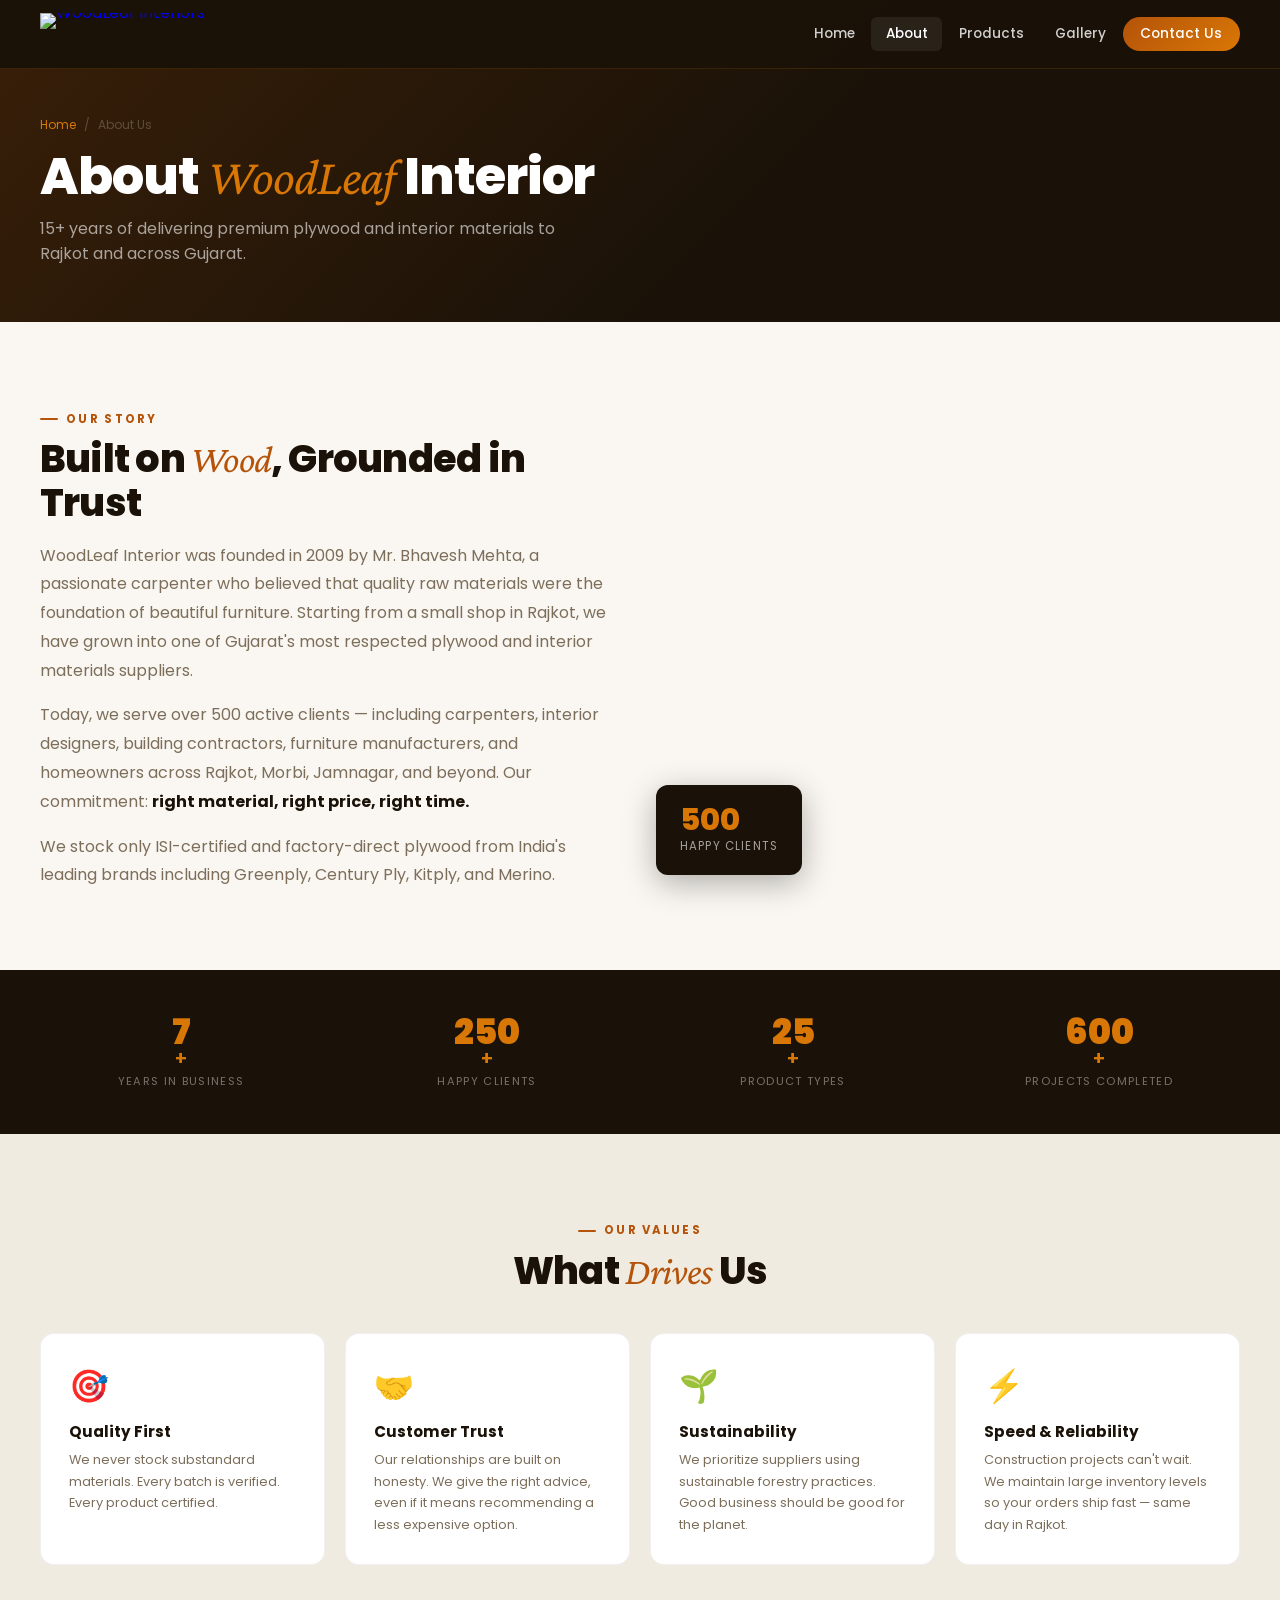
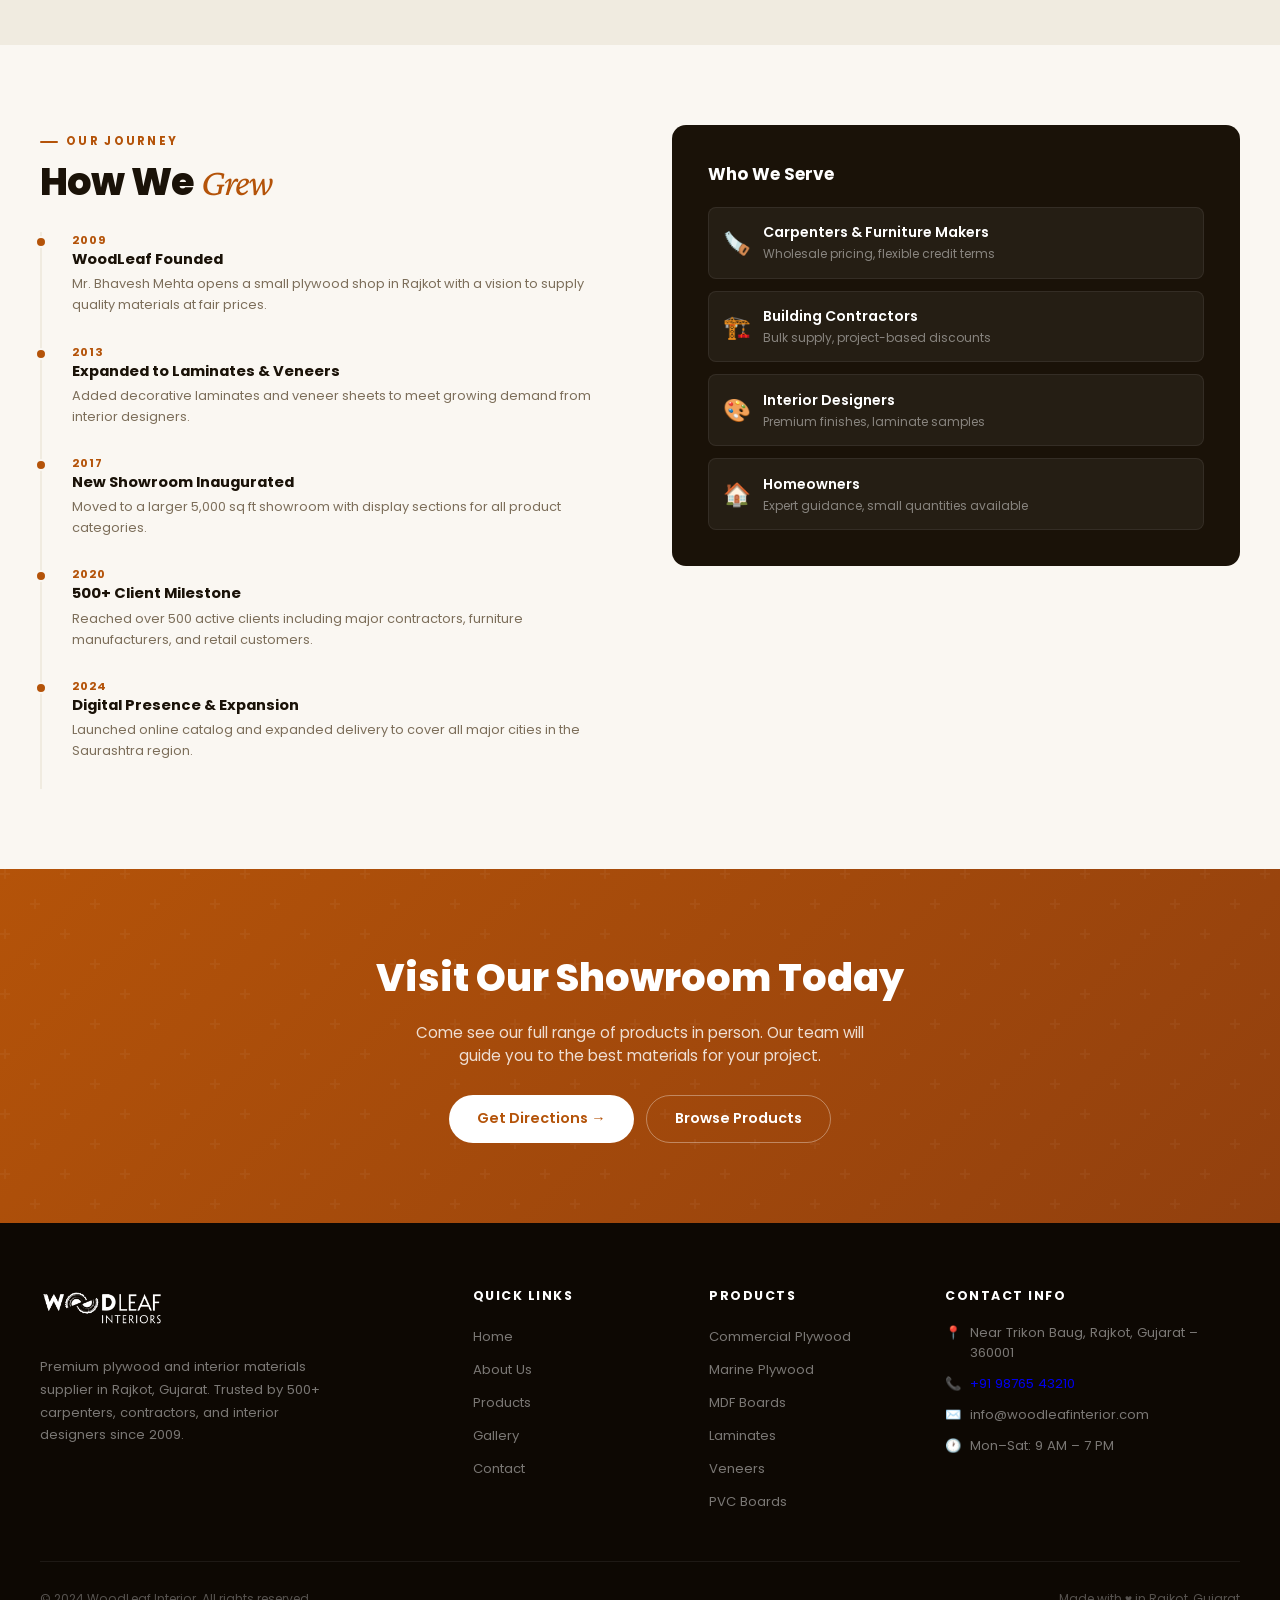
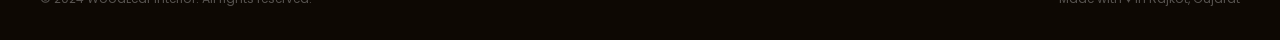
==== about.html @ 81e38adf "Add files via upload" ====
<!DOCTYPE html>
<html lang="en">
<head>
  <meta charset="UTF-8"/><meta name="viewport" content="width=device-width, initial-scale=1.0"/>
  <title>About Us – WoodLeaf Interior, Rajkot</title>
  <meta name="description" content="Learn about WoodLeaf Interior — Rajkot's trusted plywood and interior materials supplier for over 15 years."/>
  <link rel="preconnect" href="https://fonts.googleapis.com"/><link rel="preconnect" href="https://fonts.gstatic.com" crossorigin/>
  <link href="https://fonts.googleapis.com/css2?family=Poppins:wght@300;400;500;600;700;800;900&family=Crimson+Pro:ital,wght@0,400;0,600;1,400&display=swap" rel="stylesheet"/>
  <link rel="stylesheet" href="css/styles.css"/>
</head>
<body>

<header class="nav" id="nav">
  <div class="container">
    <div class="nav__inner">
      <a href="index.html" class="nav__logo"><img src="E:\woodleaf-interior-website\images\logo-color.png" alt="WoodLeaf Interiors" height="44"/></a>
      </a>
      <ul class="nav__links">
        <li><a href="index.html">Home</a></li>
        <li><a href="about.html">About</a></li>
        <li><a href="products.html">Products</a></li>
        <li><a href="gallery.html">Gallery</a></li>
        <li><a href="contact.html" class="nav__cta">Contact Us</a></li>
      </ul>
      <button class="nav__burger" id="burger" aria-label="Toggle menu"><span></span><span></span><span></span></button>
    </div>
  </div>
</header>
<nav class="nav__drawer" id="drawer">
  <a href="index.html">Home</a><a href="about.html">About</a><a href="products.html">Products</a><a href="gallery.html">Gallery</a><a href="contact.html" class="drawer-cta">Contact Us</a>
</nav>

<!-- PAGE HERO -->
<div class="page-hero">
  <div class="container page-hero__inner">
    <div class="breadcrumb"><a href="index.html">Home</a><span>/</span><span>About Us</span></div>
    <h1>About <em style="color:var(--brown-lt);font-family:'Crimson Pro',serif;font-style:italic;font-weight:400;">WoodLeaf</em> Interior</h1>
    <p>15+ years of delivering premium plywood and interior materials to Rajkot and across Gujarat.</p>
  </div>
</div>

<!-- STORY -->
<section class="section section--cream">
  <div class="container">
    <div style="display:grid;grid-template-columns:1fr 1fr;gap:4rem;align-items:center;" class="resp-2col">
      <div class="reveal">
        <div class="label">Our Story</div>
        <h2 class="heading">Built on <em>Wood</em>, Grounded in Trust</h2>
        <p style="color:var(--muted);line-height:1.8;margin-top:1rem;">WoodLeaf Interior was founded in 2009 by Mr. Bhavesh Mehta, a passionate carpenter who believed that quality raw materials were the foundation of beautiful furniture. Starting from a small shop in Rajkot, we have grown into one of Gujarat's most respected plywood and interior materials suppliers.</p>
        <p style="color:var(--muted);line-height:1.8;margin-top:1rem;">Today, we serve over 500 active clients — including carpenters, interior designers, building contractors, furniture manufacturers, and homeowners across Rajkot, Morbi, Jamnagar, and beyond. Our commitment: <strong style="color:var(--dark);">right material, right price, right time.</strong></p>
        <p style="color:var(--muted);line-height:1.8;margin-top:1rem;">We stock only ISI-certified and factory-direct plywood from India's leading brands including Greenply, Century Ply, Kitply, and Merino.</p>
      </div>
      <div class="reveal d2" style="position:relative;">
        <div style="width:100%;aspect-ratio:4/3;background:url('https://images.unsplash.com/photo-1572981779307-38b8cabb2407?w=800&q=80') center/cover;border-radius:14px;"></div>
        <div style="position:absolute;bottom:-16px;left:-16px;background:var(--dark);padding:1.25rem 1.5rem;border-radius:12px;color:#fff;box-shadow:0 8px 32px rgba(0,0,0,.3);">
          <div style="font-size:1.9rem;font-weight:800;color:var(--brown-lt);line-height:1;" data-count="500">0</div>
          <div style="font-size:.72rem;text-transform:uppercase;letter-spacing:.1em;opacity:.6;margin-top:3px;">Happy Clients</div>
        </div>
      </div>
    </div>
  </div>
</section>

<!-- STATS -->
<div class="stats-strip">
  <div class="container">
    <div class="stats-grid">
      <div class="reveal" style="text-align:center;"><div class="s-num" data-count="15">0</div><div style="color:var(--brown-lt);font-weight:600;font-size:1.2rem;line-height:1;">+</div><div class="s-lbl">Years in Business</div></div>
      <div class="reveal d1" style="text-align:center;"><div class="s-num" data-count="500">0</div><div style="color:var(--brown-lt);font-weight:600;font-size:1.2rem;line-height:1;">+</div><div class="s-lbl">Happy Clients</div></div>
      <div class="reveal d2" style="text-align:center;"><div class="s-num" data-count="50">0</div><div style="color:var(--brown-lt);font-weight:600;font-size:1.2rem;line-height:1;">+</div><div class="s-lbl">Product Types</div></div>
      <div class="reveal d3" style="text-align:center;"><div class="s-num" data-count="1200">0</div><div style="color:var(--brown-lt);font-weight:600;font-size:1.2rem;line-height:1;">+</div><div class="s-lbl">Projects Completed</div></div>
    </div>
  </div>
</div>

<!-- VALUES -->
<section class="section section--cdk">
  <div class="container">
    <div style="text-align:center;margin-bottom:2.5rem;">
      <div class="label" style="justify-content:center;">Our Values</div>
      <h2 class="heading">What <em>Drives</em> Us</h2>
    </div>
    <div class="why-grid">
      <div class="why-card reveal"><div class="why-icon">🎯</div><div class="why-title">Quality First</div><div class="why-desc">We never stock substandard materials. Every batch is verified. Every product certified.</div></div>
      <div class="why-card reveal d1"><div class="why-icon">🤝</div><div class="why-title">Customer Trust</div><div class="why-desc">Our relationships are built on honesty. We give the right advice, even if it means recommending a less expensive option.</div></div>
      <div class="why-card reveal d2"><div class="why-icon">🌱</div><div class="why-title">Sustainability</div><div class="why-desc">We prioritize suppliers using sustainable forestry practices. Good business should be good for the planet.</div></div>
      <div class="why-card reveal d3"><div class="why-icon">⚡</div><div class="why-title">Speed & Reliability</div><div class="why-desc">Construction projects can't wait. We maintain large inventory levels so your orders ship fast — same day in Rajkot.</div></div>
    </div>
  </div>
</section>

<!-- JOURNEY & WHO WE SERVE -->
<section class="section section--cream">
  <div class="container">
    <div style="display:grid;grid-template-columns:1fr 1fr;gap:4rem;align-items:start;" class="resp-2col">
      <div>
        <div class="label reveal">Our Journey</div>
        <h2 class="heading reveal">How We <em>Grew</em></h2>
        <div class="timeline">
          <div class="tl-item reveal"><div class="tl-year">2009</div><div class="tl-title">WoodLeaf Founded</div><div class="tl-desc">Mr. Bhavesh Mehta opens a small plywood shop in Rajkot with a vision to supply quality materials at fair prices.</div></div>
          <div class="tl-item reveal"><div class="tl-year">2013</div><div class="tl-title">Expanded to Laminates & Veneers</div><div class="tl-desc">Added decorative laminates and veneer sheets to meet growing demand from interior designers.</div></div>
          <div class="tl-item reveal"><div class="tl-year">2017</div><div class="tl-title">New Showroom Inaugurated</div><div class="tl-desc">Moved to a larger 5,000 sq ft showroom with display sections for all product categories.</div></div>
          <div class="tl-item reveal"><div class="tl-year">2020</div><div class="tl-title">500+ Client Milestone</div><div class="tl-desc">Reached over 500 active clients including major contractors, furniture manufacturers, and retail customers.</div></div>
          <div class="tl-item reveal"><div class="tl-year">2024</div><div class="tl-title">Digital Presence & Expansion</div><div class="tl-desc">Launched online catalog and expanded delivery to cover all major cities in the Saurashtra region.</div></div>
        </div>
      </div>
      <div class="reveal d2">
        <div style="background:var(--dark);padding:2.25rem;border-radius:14px;color:#fff;">
          <h3 style="font-size:1.05rem;font-weight:700;margin-bottom:1.25rem;">Who We Serve</h3>
          <div style="display:flex;flex-direction:column;gap:.75rem;">
            <div style="display:flex;align-items:center;gap:12px;background:rgba(255,255,255,.05);padding:.9rem;border-radius:8px;border:1px solid rgba(255,255,255,.07);"><span style="font-size:1.4rem;">🪚</span><div><div style="font-weight:600;font-size:.88rem;">Carpenters & Furniture Makers</div><div style="font-size:.75rem;opacity:.45;margin-top:2px;">Wholesale pricing, flexible credit terms</div></div></div>
            <div style="display:flex;align-items:center;gap:12px;background:rgba(255,255,255,.05);padding:.9rem;border-radius:8px;border:1px solid rgba(255,255,255,.07);"><span style="font-size:1.4rem;">🏗️</span><div><div style="font-weight:600;font-size:.88rem;">Building Contractors</div><div style="font-size:.75rem;opacity:.45;margin-top:2px;">Bulk supply, project-based discounts</div></div></div>
            <div style="display:flex;align-items:center;gap:12px;background:rgba(255,255,255,.05);padding:.9rem;border-radius:8px;border:1px solid rgba(255,255,255,.07);"><span style="font-size:1.4rem;">🎨</span><div><div style="font-weight:600;font-size:.88rem;">Interior Designers</div><div style="font-size:.75rem;opacity:.45;margin-top:2px;">Premium finishes, laminate samples</div></div></div>
            <div style="display:flex;align-items:center;gap:12px;background:rgba(255,255,255,.05);padding:.9rem;border-radius:8px;border:1px solid rgba(255,255,255,.07);"><span style="font-size:1.4rem;">🏠</span><div><div style="font-weight:600;font-size:.88rem;">Homeowners</div><div style="font-size:.75rem;opacity:.45;margin-top:2px;">Expert guidance, small quantities available</div></div></div>
          </div>
        </div>
        <div style="background:url('https://images.unsplash.com/photo-1541123437800-1bb1317badc2?w=600&q=70') center/cover;height:200px;border-radius:14px;margin-top:1.25rem;"></div>
      </div>
    </div>
  </div>
</section>

<div class="cta">
  <div class="container cta__inner">
    <h2>Visit Our Showroom Today</h2>
    <p>Come see our full range of products in person. Our team will guide you to the best materials for your project.</p>
    <div class="cta__btns">
      <a href="contact.html" class="btn btn-white">Get Directions →</a>
      <a href="products.html" class="btn btn-outline">Browse Products</a>
    </div>
  </div>
</div>


<!-- ===== FOOTER ===== -->
<footer>
  <div class="container">
    <div class="footer-grid">
      <div>
        <a href="index.html" class="footer-logo"><img src="images/logo-color.png" alt="WoodLeaf Interiors" height="52"/></a>
        <p class="footer-about">Premium plywood and interior materials supplier in Rajkot, Gujarat. Trusted by 500+ carpenters, contractors, and interior designers since 2009.</p>
      </div>
      <div>
        <h4>Quick Links</h4>
        <ul class="footer-links">
          <li><a href="index.html">Home</a></li>
          <li><a href="about.html">About Us</a></li>
          <li><a href="products.html">Products</a></li>
          <li><a href="gallery.html">Gallery</a></li>
          <li><a href="contact.html">Contact</a></li>
        </ul>
      </div>
      <div>
        <h4>Products</h4>
        <ul class="footer-links">
          <li><a href="products.html">Commercial Plywood</a></li>
          <li><a href="products.html">Marine Plywood</a></li>
          <li><a href="products.html">MDF Boards</a></li>
          <li><a href="products.html">Laminates</a></li>
          <li><a href="products.html">Veneers</a></li>
          <li><a href="products.html">PVC Boards</a></li>
        </ul>
      </div>
      <div>
        <h4>Contact Info</h4>
        <div class="f-contact"><span class="ic">📍</span><span>Near Trikon Baug, Rajkot, Gujarat – 360001</span></div>
        <div class="f-contact"><span class="ic">📞</span><a href="tel:+919876543210">+91 98765 43210</a></div>
        <div class="f-contact"><span class="ic">✉️</span><span>info&#64;woodleafinterior&#46;com</span></div>
        <div class="f-contact"><span class="ic">🕐</span><span>Mon–Sat: 9 AM – 7 PM</span></div>
      </div>
    </div>
    <div class="footer-bottom">
      <span>© 2024 WoodLeaf Interior. All rights reserved.</span>
      <span>Made with ♥ in Rajkot, Gujarat</span>
    </div>
  </div>
</footer>
<style>.resp-2col{grid-template-columns:1fr 1fr}@media(max-width:900px){.resp-2col{grid-template-columns:1fr;gap:2.5rem}}</style>
<script src="js/main.js"></script>
</body>
</html>
---- css/styles.css ----
/* =============================================
   WoodLeaf Interior — v2 Styles
   Bulletproof responsive, zero overflow
   ============================================= */
@import url('https://fonts.googleapis.com/css2?family=Poppins:wght@300;400;500;600;700;800;900&family=Crimson+Pro:ital,wght@0,400;0,600;1,400&display=swap');

/* ---- RESET & BASE ---- */
*, *::before, *::after {
  margin: 0; padding: 0;
  box-sizing: border-box;
}

html {
  scroll-behavior: smooth;
  overflow-x: hidden;
  width: 100%;
}

body {
  font-family: 'Poppins', sans-serif;
  background: #faf7f2;
  color: #2c1e0f;
  overflow-x: hidden;
  width: 100%;
  position: relative;
}

img { max-width: 100%; height: auto; display: block; }
a { text-decoration: none; }
button { cursor: pointer; font-family: inherit; }

/* ---- CSS VARIABLES ---- */
:root {
  --dark:        #1a1208;
  --brown:       #b45309;
  --brown-lt:    #d97706;
  --cream:       #faf7f2;
  --cream-dk:    #f0ebe0;
  --white:       #ffffff;
  --muted:       #7c6e5a;
  --text:        #2c1e0f;
  --shadow:      0 4px 24px rgba(26,18,8,.12);
  --shadow-lg:   0 12px 48px rgba(26,18,8,.18);
  --r:           8px;
  --r-lg:        14px;
  --nav-h:       68px;
}

/* ---- CONTAINER ---- */
.container {
  width: 100%;
  max-width: 1240px;
  margin: 0 auto;
  padding: 0 1.25rem;
}

/* ============================================================
   NAVIGATION
   ============================================================ */
.nav {
  position: fixed; top: 0; left: 0;
  width: 100%; z-index: 9999;
  background: rgba(26,18,8,.97);
  border-bottom: 1px solid rgba(217,119,6,.18);
  transition: box-shadow .3s;
}
.nav.scrolled { box-shadow: 0 4px 28px rgba(0,0,0,.45); }

.nav__inner {
  height: var(--nav-h);
  display: flex; align-items: center; justify-content: space-between;
  gap: 1rem;
}

/* Logo */
.nav__logo {
  display: flex; align-items: center;
  flex-shrink: 0; line-height: 0;
}
.nav__logo img {
  height: 42px; width: auto; display: block; object-fit: contain;
  transition: opacity .25s;
}
.nav__logo:hover img { opacity: .85; }

/* Footer logo */
.footer-logo { display: inline-flex; line-height: 0; margin-bottom: .9rem; }
.footer-logo img { height: 42px; width: auto; object-fit: contain; filter: brightness(0) invert(1); }

/* Desktop links */
.nav__links {
  display: flex; align-items: center; gap: .15rem;
  list-style: none;
}
.nav__links a {
  display: block; padding: .45rem .9rem;
  color: rgba(255,255,255,.8); font-size: .85rem; font-weight: 500;
  border-radius: 6px; transition: color .2s, background .2s;
}
.nav__links a:hover,
.nav__links a.active { color: #fff; background: rgba(255,255,255,.07); }

.nav__cta {
  background: linear-gradient(135deg,var(--brown),var(--brown-lt)) !important;
  color: #fff !important; border-radius: 100px !important;
  padding: .45rem 1.1rem !important;
}
.nav__cta:hover { opacity: .9; transform: translateY(-1px); }

/* Hamburger */
.nav__burger {
  display: none; flex-direction: column; gap: 5px;
  background: none; border: none; padding: 6px; z-index: 10001;
}
.nav__burger span {
  display: block; width: 24px; height: 2px;
  background: #fff; border-radius: 2px; transition: all .3s;
}
.nav__burger.open span:nth-child(1) { transform: rotate(45deg) translate(5px,5px); }
.nav__burger.open span:nth-child(2) { opacity: 0; transform: scaleX(0); }
.nav__burger.open span:nth-child(3) { transform: rotate(-45deg) translate(5px,-5px); }

/* Mobile drawer */
.nav__drawer {
  display: none;
  position: fixed; top: var(--nav-h); left: 0;
  width: 100%; height: calc(100dvh - var(--nav-h));
  background: rgba(20,13,4,.98);
  flex-direction: column; padding: 2rem 1.5rem;
  gap: .25rem; overflow-y: auto; z-index: 9998;
}
.nav__drawer.open { display: flex; }
.nav__drawer a {
  display: block; padding: .9rem 1rem;
  color: rgba(255,255,255,.85); font-size: 1rem; font-weight: 500;
  border-radius: 8px; border-bottom: 1px solid rgba(255,255,255,.06);
  transition: background .2s, color .2s;
}
.nav__drawer a:last-child { border-bottom: none; }
.nav__drawer a:hover, .nav__drawer a.active { background: rgba(255,255,255,.07); color: #fff; }
.nav__drawer .drawer-logo { display: inline-flex; line-height: 0; margin-bottom: 1.5rem; padding-bottom: 1.5rem; border-bottom: 1px solid rgba(255,255,255,.08); }
.nav__drawer .drawer-logo img { height: 38px; width: auto; object-fit: contain; filter: brightness(0) invert(1); }
.nav__drawer .drawer-cta {
  margin-top: 1rem;
  background: linear-gradient(135deg,var(--brown),var(--brown-lt));
  color: #fff !important; text-align: center;
  border-radius: 100px; border: none !important;
}

/* ============================================================
   BUTTONS
   ============================================================ */
.btn {
  display: inline-flex; align-items: center; gap: 8px;
  padding: .8rem 1.75rem; border-radius: 100px;
  font-weight: 600; font-size: .9rem; border: none;
  transition: transform .25s, box-shadow .25s, opacity .25s;
  white-space: nowrap;
}
.btn:hover { transform: translateY(-2px); }

.btn-primary {
  background: linear-gradient(135deg,var(--brown),var(--brown-lt));
  color: #fff; box-shadow: 0 4px 18px rgba(180,83,9,.35);
}
.btn-primary:hover { box-shadow: 0 8px 28px rgba(180,83,9,.45); }

.btn-outline {
  background: transparent;
  border: 1.5px solid rgba(255,255,255,.35) !important;
  color: #fff;
}
.btn-outline:hover { background: rgba(255,255,255,.1); }

.btn-white {
  background: #fff; color: var(--brown);
}
.btn-white:hover { box-shadow: 0 8px 28px rgba(0,0,0,.2); }

.btn-dark {
  background: var(--dark); color: #fff;
}

/* ============================================================
   SECTION HELPERS
   ============================================================ */
.section { padding: 5rem 0; }
.section--dark  { background: var(--dark); }
.section--cream { background: var(--cream); }
.section--cdk   { background: var(--cream-dk); }

.label {
  display: inline-flex; align-items: center; gap: 8px;
  color: var(--brown); font-size: .72rem; font-weight: 700;
  letter-spacing: .2em; text-transform: uppercase; margin-bottom: .6rem;
}
.label::before {
  content: ''; width: 18px; height: 2px; background: var(--brown); border-radius: 2px;
}
.label--lt { color: var(--brown-lt); }
.label--lt::before { background: var(--brown-lt); }

.heading {
  font-size: clamp(1.7rem,3vw,2.6rem);
  font-weight: 800; color: var(--dark);
  line-height: 1.15; letter-spacing: -.02em;
}
.heading em { font-style: italic; color: var(--brown); font-family: 'Crimson Pro',serif; font-weight: 400; }
.heading--white { color: #fff; }
.heading--white em { color: var(--brown-lt); }

.sub {
  color: var(--muted); font-size: .95rem; line-height: 1.75;
  margin-top: .65rem; max-width: 580px;
}
.sub--lt { color: rgba(255,255,255,.6); }

/* ============================================================
   HERO
   ============================================================ */
.hero {
  position: relative; min-height: 100svh;
  display: flex; align-items: center;
  overflow: hidden;
}

.hero__bg {
  position: absolute; inset: 0;
  background:
    linear-gradient(135deg,rgba(20,12,4,.93) 0%,rgba(20,12,4,.72) 55%,rgba(20,12,4,.55) 100%),
    url('https://images.unsplash.com/photo-1558618666-fcd25c85cd64?w=1600&q=80') center/cover no-repeat;
}

.hero__content {
  position: relative; z-index: 2;
  padding: calc(var(--nav-h) + 3rem) 1.25rem 4rem;
  width: 100%; max-width: 1240px; margin: 0 auto;
}

.hero__badge {
  display: inline-flex; align-items: center; gap: 8px;
  background: rgba(217,119,6,.15); border: 1px solid rgba(217,119,6,.3);
  color: var(--brown-lt); font-size: .7rem; font-weight: 700;
  letter-spacing: .18em; text-transform: uppercase;
  padding: .38rem 1rem; border-radius: 100px;
  margin-bottom: 1.25rem;
  animation: fadeUp .7s ease both;
}
.hero__badge::before { content:''; width:6px; height:6px; background:var(--brown-lt); border-radius:50%; }

.hero__title {
  font-size: clamp(2.2rem,5.5vw,4.2rem);
  font-weight: 800; color: #fff;
  line-height: 1.1; letter-spacing: -.025em;
  max-width: 680px;
  animation: fadeUp .7s .08s ease both;
}
.hero__title em { font-style: italic; color: var(--brown-lt); font-family: 'Crimson Pro',serif; font-weight: 400; }

.hero__sub {
  font-size: clamp(.9rem,1.5vw,1.05rem);
  color: rgba(255,255,255,.72); max-width: 520px;
  line-height: 1.75; margin: 1.25rem 0 2rem;
  animation: fadeUp .7s .16s ease both;
}

.hero__btns {
  display: flex; flex-wrap: wrap; gap: .75rem;
  animation: fadeUp .7s .24s ease both;
}

.hero__stats {
  display: flex; flex-wrap: wrap; gap: 2rem;
  margin-top: 3.5rem; padding-top: 2rem;
  border-top: 1px solid rgba(255,255,255,.1);
  animation: fadeUp .7s .32s ease both;
}
.stat__num { font-size: 1.9rem; font-weight: 800; color: #fff; line-height: 1; }
.stat__num span { color: var(--brown-lt); }
.stat__lbl { font-size: .72rem; color: rgba(255,255,255,.45); text-transform: uppercase; letter-spacing: .08em; margin-top: 2px; font-weight: 500; }

/* ============================================================
   ABOUT PREVIEW
   ============================================================ */
.about-grid {
  display: grid; grid-template-columns: 1fr 1fr;
  gap: 4rem; align-items: center;
}

.about-img-wrap { position: relative; }
.about-img {
  width: 100%; aspect-ratio: 4/3; border-radius: var(--r-lg);
  object-fit: cover;
  background: url('https://images.unsplash.com/photo-1600585154340-be6161a56a0c?w=800&q=80') center/cover;
}
.about-badge {
  position: absolute; bottom: -18px; right: -18px;
  background: linear-gradient(135deg,var(--brown),var(--brown-lt));
  color: #fff; padding: 1.25rem 1.5rem;
  border-radius: var(--r-lg); text-align: center;
  box-shadow: var(--shadow-lg);
}
.about-badge .n { font-size: 2.2rem; font-weight: 800; line-height: 1; }
.about-badge .l { font-size: .68rem; font-weight: 600; text-transform: uppercase; letter-spacing: .1em; opacity: .9; }

.about-feats {
  display: grid; grid-template-columns: 1fr 1fr;
  gap: .75rem; margin-top: 1.75rem;
}
.feat {
  display: flex; align-items: flex-start; gap: 10px;
  background: rgba(255,255,255,.05); border: 1px solid rgba(255,255,255,.08);
  padding: .9rem; border-radius: var(--r);
}
.feat__icon {
  width: 34px; height: 34px; flex-shrink: 0;
  background: rgba(217,119,6,.15); border-radius: 8px;
  display: flex; align-items: center; justify-content: center; font-size: 16px;
}
.feat__title { font-size: .82rem; font-weight: 600; color: #fff; }
.feat__desc  { font-size: .72rem; color: rgba(255,255,255,.4); margin-top: 2px; }

/* ============================================================
   PRODUCT CARDS
   ============================================================ */
.products-grid {
  display: grid;
  grid-template-columns: repeat(auto-fill,minmax(260px,1fr));
  gap: 1.25rem; margin-top: 2.5rem;
}

.p-card {
  background: var(--white); border-radius: var(--r-lg);
  overflow: hidden; box-shadow: 0 2px 12px rgba(26,18,8,.07);
  transition: transform .3s, box-shadow .3s; display: block; color: var(--text);
}
.p-card:hover { transform: translateY(-6px); box-shadow: var(--shadow-lg); }

.p-card__img {
  aspect-ratio: 4/3; overflow: hidden; position: relative;
  background: var(--cream-dk);
}
.p-card__img img { width: 100%; height: 100%; object-fit: cover; transition: transform .5s; }
.p-card:hover .p-card__img img { transform: scale(1.07); }

.p-card__tag {
  position: absolute; top: 10px; left: 10px;
  background: rgba(20,12,4,.75); color: #fff;
  font-size: .6rem; font-weight: 700; letter-spacing: .12em; text-transform: uppercase;
  padding: 3px 9px; border-radius: 100px;
}

.p-card__body { padding: 1.1rem; }
.p-card__name { font-size: .95rem; font-weight: 700; color: var(--dark); margin-bottom: .35rem; }
.p-card__desc { font-size: .8rem; color: var(--muted); line-height: 1.65; }
.p-card__arrow {
  display: inline-flex; align-items: center; gap: 6px;
  color: var(--brown); font-size: .78rem; font-weight: 600;
  margin-top: .7rem; transition: gap .2s;
}
.p-card:hover .p-card__arrow { gap: 10px; }

.badge-row { display: flex; gap: .4rem; flex-wrap: wrap; margin-top: .6rem; }
.badge {
  background: var(--cream-dk); font-size: .65rem; padding: 2px 9px;
  border-radius: 100px; font-weight: 600; color: var(--muted);
}

/* ============================================================
   WHY US CARDS
   ============================================================ */
.why-grid {
  display: grid; grid-template-columns: repeat(auto-fill,minmax(270px,1fr));
  gap: 1.25rem; margin-top: 2.5rem;
}
.why-card {
  background: var(--white); padding: 1.75rem;
  border-radius: var(--r-lg); border: 1px solid rgba(0,0,0,.06);
  position: relative; overflow: hidden; transition: transform .3s, box-shadow .3s;
}
.why-card::before {
  content: ''; position: absolute; top: 0; left: 0; right: 0; height: 3px;
  background: linear-gradient(90deg,var(--brown),var(--brown-lt));
  transform: scaleX(0); transform-origin: left; transition: transform .3s;
}
.why-card:hover { transform: translateY(-4px); box-shadow: var(--shadow); }
.why-card:hover::before { transform: scaleX(1); }
.why-icon { font-size: 2rem; margin-bottom: .65rem; }
.why-title { font-size: .95rem; font-weight: 700; color: var(--dark); }
.why-desc  { font-size: .8rem; color: var(--muted); line-height: 1.7; margin-top: .35rem; }

/* ============================================================
   TESTIMONIALS (auto scroll)
   ============================================================ */
.testi-wrap {
  overflow: hidden; position: relative; margin-top: 2.5rem;
}
.testi-wrap::before,
.testi-wrap::after {
  content: ''; position: absolute; top: 0; bottom: 0; width: 80px; z-index: 2; pointer-events: none;
}
.testi-wrap::before { left: 0; background: linear-gradient(90deg,var(--dark),transparent); }
.testi-wrap::after  { right: 0; background: linear-gradient(-90deg,var(--dark),transparent); }

.testi-track {
  display: flex; gap: 1.25rem;
  animation: marquee 36s linear infinite;
  width: max-content;
}
.testi-track:hover { animation-play-state: paused; }

@keyframes marquee {
  from { transform: translateX(0); }
  to   { transform: translateX(-50%); }
}

.testi-card {
  flex-shrink: 0; width: 300px;
  background: rgba(255,255,255,.05);
  border: 1px solid rgba(255,255,255,.08);
  padding: 1.5rem; border-radius: var(--r-lg);
}
.testi-stars { color: var(--brown-lt); font-size: .85rem; margin-bottom: .65rem; }
.testi-text  { font-size: .95rem; color: rgba(255,255,255,.75); line-height: 1.7; font-family: 'Crimson Pro',serif; font-style: italic; }
.testi-author { display: flex; align-items: center; gap: 10px; margin-top: 1.1rem; }
.testi-avatar {
  width: 38px; height: 38px; border-radius: 50%; flex-shrink: 0;
  background: linear-gradient(135deg,var(--brown),var(--brown-lt));
  display: flex; align-items: center; justify-content: center;
  font-weight: 700; color: #fff; font-size: .8rem;
}
.testi-name { font-size: .82rem; font-weight: 600; color: #fff; }
.testi-role { font-size: .72rem; color: rgba(255,255,255,.38); }

/* ============================================================
   BRANDS
   ============================================================ */
.brands-row {
  display: flex; align-items: center; justify-content: center;
  flex-wrap: wrap; gap: .75rem; margin-top: 1.75rem;
}
.brand-pill {
  background: var(--white); border: 1px solid rgba(0,0,0,.08);
  padding: .65rem 1.5rem; border-radius: 100px;
  font-weight: 600; font-size: .82rem; color: var(--muted);
  transition: all .2s;
}
.brand-pill:hover { border-color: var(--brown); color: var(--brown); transform: translateY(-2px); }

/* ============================================================
   CTA SECTION
   ============================================================ */
.cta {
  background: linear-gradient(135deg,var(--brown) 0%,#92400e 100%);
  padding: 5rem 1.25rem; text-align: center; position: relative; overflow: hidden;
}
.cta::before {
  content: '';
  position: absolute; inset: 0;
  background: url("data:image/svg+xml,%3Csvg width='60' height='60' viewBox='0 0 60 60' xmlns='http://www.w3.org/2000/svg'%3E%3Cg fill='%23fff' fill-opacity='0.04'%3E%3Cpath d='M36 34v-4h-2v4h-4v2h4v4h2v-4h4v-2h-4zM6 4V0H4v4H0v2h4v4h2V6h4V4H6z'/%3E%3C/g%3E%3C/svg%3E");
}
.cta__inner { position: relative; z-index: 1; }
.cta h2 { font-size: clamp(1.6rem,3vw,2.4rem); font-weight: 800; color: #fff; }
.cta p  { color: rgba(255,255,255,.82); font-size: .95rem; max-width: 480px; margin: .9rem auto 1.75rem; }
.cta__btns { display: flex; flex-wrap: wrap; gap: .75rem; justify-content: center; }

/* ============================================================
   PAGE HERO (inner pages)
   ============================================================ */
.page-hero {
  background: var(--dark); padding: calc(var(--nav-h) + 3rem) 1.25rem 3.5rem;
  position: relative; overflow: hidden;
}
.page-hero::before {
  content: ''; position: absolute; inset: 0;
  background: linear-gradient(135deg,rgba(180,83,9,.2),transparent 60%);
}
.page-hero__inner { position: relative; }
.breadcrumb { display: flex; align-items: center; gap: 8px; font-size: .75rem; color: rgba(255,255,255,.38); margin-bottom: .9rem; flex-wrap: wrap; }
.breadcrumb a { color: var(--brown-lt); }
.breadcrumb span { color: rgba(255,255,255,.22); }
.page-hero h1 { font-size: clamp(1.9rem,4vw,3.2rem); font-weight: 800; color: #fff; letter-spacing: -.02em; line-height: 1.1; }
.page-hero p  { color: rgba(255,255,255,.6); font-size: 1rem; margin-top: .65rem; max-width: 540px; }

/* ============================================================
   ABOUT PAGE
   ============================================================ */
.timeline { padding-left: 2rem; position: relative; margin-top: 1.75rem; }
.timeline::before { content: ''; position: absolute; left: 0; top: 0; bottom: 0; width: 2px; background: var(--cream-dk); }
.tl-item { position: relative; padding-bottom: 1.75rem; }
.tl-item::before {
  content: ''; position: absolute; left: -2rem; top: 4px;
  width: 12px; height: 12px; border-radius: 50%;
  background: var(--brown); border: 2px solid var(--cream); transform: translateX(-5px);
}
.tl-year { font-size: .7rem; font-weight: 700; color: var(--brown); text-transform: uppercase; letter-spacing: .1em; }
.tl-title { font-size: .92rem; font-weight: 700; color: var(--dark); }
.tl-desc { font-size: .8rem; color: var(--muted); margin-top: .2rem; line-height: 1.65; }

/* ============================================================
   PRODUCTS PAGE
   ============================================================ */
.filter-bar { display: flex; align-items: center; gap: .5rem; flex-wrap: wrap; margin-bottom: 2.25rem; }
.filter-btn {
  padding: .45rem 1.1rem; border: 1px solid rgba(0,0,0,.14);
  background: var(--white); border-radius: 100px;
  font-size: .8rem; font-weight: 500; cursor: pointer;
  transition: all .2s; color: var(--muted); font-family: 'Poppins',sans-serif;
}
.filter-btn.active, .filter-btn:hover { background: var(--brown); border-color: var(--brown); color: #fff; }

/* ============================================================
   GALLERY PAGE
   ============================================================ */
.gallery-masonry { columns: 3; column-gap: 1rem; margin-top: 2.5rem; }
.g-item { break-inside: avoid; margin-bottom: 1rem; border-radius: 10px; overflow: hidden; position: relative; cursor: zoom-in; }
.g-item img { width: 100%; display: block; transition: transform .5s; }
.g-item:hover img { transform: scale(1.05); }
.g-overlay {
  position: absolute; inset: 0;
  background: linear-gradient(to top,rgba(20,12,4,.78) 0%,transparent 55%);
  opacity: 0; transition: opacity .3s;
  display: flex; align-items: flex-end; padding: 1rem;
}
.g-item:hover .g-overlay { opacity: 1; }
.g-caption { color: #fff; font-size: .82rem; font-weight: 600; }

/* lightbox */
#lb {
  display: none; position: fixed; inset: 0;
  background: rgba(0,0,0,.93); z-index: 99999;
  align-items: center; justify-content: center; cursor: zoom-out;
}
#lb.open { display: flex; }
#lb img { max-width: 92vw; max-height: 88vh; border-radius: 8px; object-fit: contain; }
#lb-close {
  position: absolute; top: 1.25rem; right: 1.25rem;
  background: rgba(255,255,255,.12); border: none; color: #fff;
  font-size: 1.3rem; width: 42px; height: 42px; border-radius: 50%;
  display: flex; align-items: center; justify-content: center; cursor: pointer; transition: background .2s;
}
#lb-close:hover { background: rgba(255,255,255,.22); }

/* ============================================================
   CONTACT PAGE
   ============================================================ */
.contact-grid { display: grid; grid-template-columns: 1.4fr 1fr; gap: 3.5rem; align-items: start; }

.c-form { background: var(--white); padding: 2.25rem; border-radius: var(--r-lg); box-shadow: var(--shadow); }
.form-group { margin-bottom: 1.1rem; }
.form-label { display: block; font-size: .75rem; font-weight: 700; color: var(--dark); text-transform: uppercase; letter-spacing: .08em; margin-bottom: .4rem; }
.form-input, .form-select, .form-textarea {
  width: 100%; padding: .8rem .95rem;
  border: 1.5px solid rgba(0,0,0,.1); border-radius: var(--r);
  font-family: 'Poppins',sans-serif; font-size: .88rem; color: var(--text);
  background: var(--cream); outline: none; transition: border-color .2s, box-shadow .2s;
  -webkit-appearance: none;
}
.form-input:focus, .form-select:focus, .form-textarea:focus {
  border-color: var(--brown); background: #fff;
  box-shadow: 0 0 0 3px rgba(180,83,9,.1);
}
.form-textarea { min-height: 120px; resize: vertical; }
.form-row { display: grid; grid-template-columns: 1fr 1fr; gap: 1rem; }

.msg-success { display: none; background: #d1fae5; border: 1px solid #6ee7b7; color: #065f46; padding: .9rem 1rem; border-radius: 8px; text-align: center; font-weight: 600; margin-top: .9rem; font-size: .875rem; }
.msg-error   { display: none; background: #fee2e2; border: 1px solid #fca5a5; color: #991b1b; padding: .9rem 1rem; border-radius: 8px; text-align: center; font-weight: 600; margin-top: .9rem; font-size: .875rem; }

.c-info { background: var(--dark); padding: 2rem; border-radius: var(--r-lg); color: #fff; margin-bottom: 1.25rem; }
.c-info h3 { font-size: 1rem; font-weight: 700; margin-bottom: 1.25rem; }
.c-info-item { display: flex; align-items: flex-start; gap: 10px; margin-bottom: 1.1rem; }
.c-info-icon {
  width: 36px; height: 36px; flex-shrink: 0;
  background: rgba(217,119,6,.15); border: 1px solid rgba(217,119,6,.2);
  border-radius: 8px; display: flex; align-items: center; justify-content: center; font-size: .95rem;
}
.c-info-lbl { font-size: .68rem; color: rgba(255,255,255,.38); text-transform: uppercase; letter-spacing: .1em; }
.c-info-val { font-size: .88rem; color: #fff; font-weight: 500; margin-top: 2px; }
.c-info-val a { color: #fff; }

.map-box {
  background: var(--cream-dk); border-radius: var(--r-lg); height: 200px;
  display: flex; flex-direction: column; align-items: center; justify-content: center;
  gap: 6px; border: 2px dashed rgba(0,0,0,.1); font-size: .85rem; color: var(--muted);
}

/* ============================================================
   FOOTER
   ============================================================ */
footer { background: #0d0803; padding: 4rem 1.25rem 2rem; }
.footer-grid { display: grid; grid-template-columns: 2fr 1fr 1fr 1.5fr; gap: 2.5rem; margin-bottom: 2.5rem; }
.footer-about { font-size: .82rem; line-height: 1.75; color: rgba(255,255,255,.45); margin-top: .75rem; max-width: 280px; }
footer h4 { color: #fff; font-size: .78rem; font-weight: 700; text-transform: uppercase; letter-spacing: .12em; margin-bottom: 1.1rem; }
.footer-links { list-style: none; }
.footer-links li { margin-bottom: .5rem; }
.footer-links a { color: rgba(255,255,255,.45); font-size: .82rem; transition: color .2s; }
.footer-links a:hover { color: var(--brown-lt); }
.f-contact { display: flex; align-items: flex-start; gap: 9px; margin-bottom: .7rem; font-size: .82rem; color: rgba(255,255,255,.45); }
.f-contact .ic { color: var(--brown-lt); flex-shrink: 0; }
.footer-bottom { border-top: 1px solid rgba(255,255,255,.07); padding-top: 1.75rem; display: flex; justify-content: space-between; align-items: center; flex-wrap: wrap; gap: .75rem; font-size: .76rem; color: rgba(255,255,255,.3); }

/* ============================================================
   SCROLL REVEAL
   ============================================================ */
.reveal { opacity: 0; transform: translateY(28px); transition: opacity .65s ease, transform .65s ease; }
.reveal.visible { opacity: 1; transform: none; }
.d1 { transition-delay: .1s; }
.d2 { transition-delay: .2s; }
.d3 { transition-delay: .3s; }
.d4 { transition-delay: .4s; }

@keyframes fadeUp {
  from { opacity: 0; transform: translateY(20px); }
  to   { opacity: 1; transform: none; }
}

/* ============================================================
   STATS STRIP
   ============================================================ */
.stats-strip { background: var(--dark); padding: 2.75rem 1.25rem; }
.stats-grid { display: grid; grid-template-columns: repeat(4,1fr); gap: 1.5rem; text-align: center; }
.s-num { font-size: 2.2rem; font-weight: 900; color: var(--brown-lt); line-height: 1; }
.s-lbl { font-size: .7rem; color: rgba(255,255,255,.4); text-transform: uppercase; letter-spacing: .12em; margin-top: 4px; }

/* ============================================================
   RESPONSIVE
   ============================================================ */

/* ---- Tablet ---- */
@media (max-width: 1024px) {
  .about-grid     { grid-template-columns: 1fr; gap: 3.5rem; }
  .about-img-wrap { order: -1; }
  .about-badge    { right: 0; }
  .footer-grid    { grid-template-columns: 1fr 1fr; }
  .contact-grid   { grid-template-columns: 1fr; gap: 2.5rem; }
  .stats-grid     { grid-template-columns: repeat(2,1fr); }
}

/* ---- Mobile ---- */
@media (max-width: 768px) {
  :root { --nav-h: 62px; }

  .nav__links { display: none; }
  .nav__burger { display: flex; }

  .section { padding: 3.5rem 0; }

  .about-feats    { grid-template-columns: 1fr; }
  .footer-grid    { grid-template-columns: 1fr; gap: 1.75rem; }
  .form-row       { grid-template-columns: 1fr; }
  .gallery-masonry{ columns: 2; }
  .stats-grid     { grid-template-columns: repeat(2,1fr); gap: 1.25rem; }
  .hero__stats    { gap: 1.5rem; }
  .cta__btns      { flex-direction: column; align-items: center; }
  .cta__btns .btn { width: 100%; max-width: 320px; justify-content: center; }
}

@media (max-width: 480px) {
  .gallery-masonry { columns: 1; }
  .products-grid   { grid-template-columns: 1fr; }
  .why-grid        { grid-template-columns: 1fr; }
  .hero__title     { font-size: 2rem; }
  .stats-grid      { grid-template-columns: 1fr 1fr; }
}
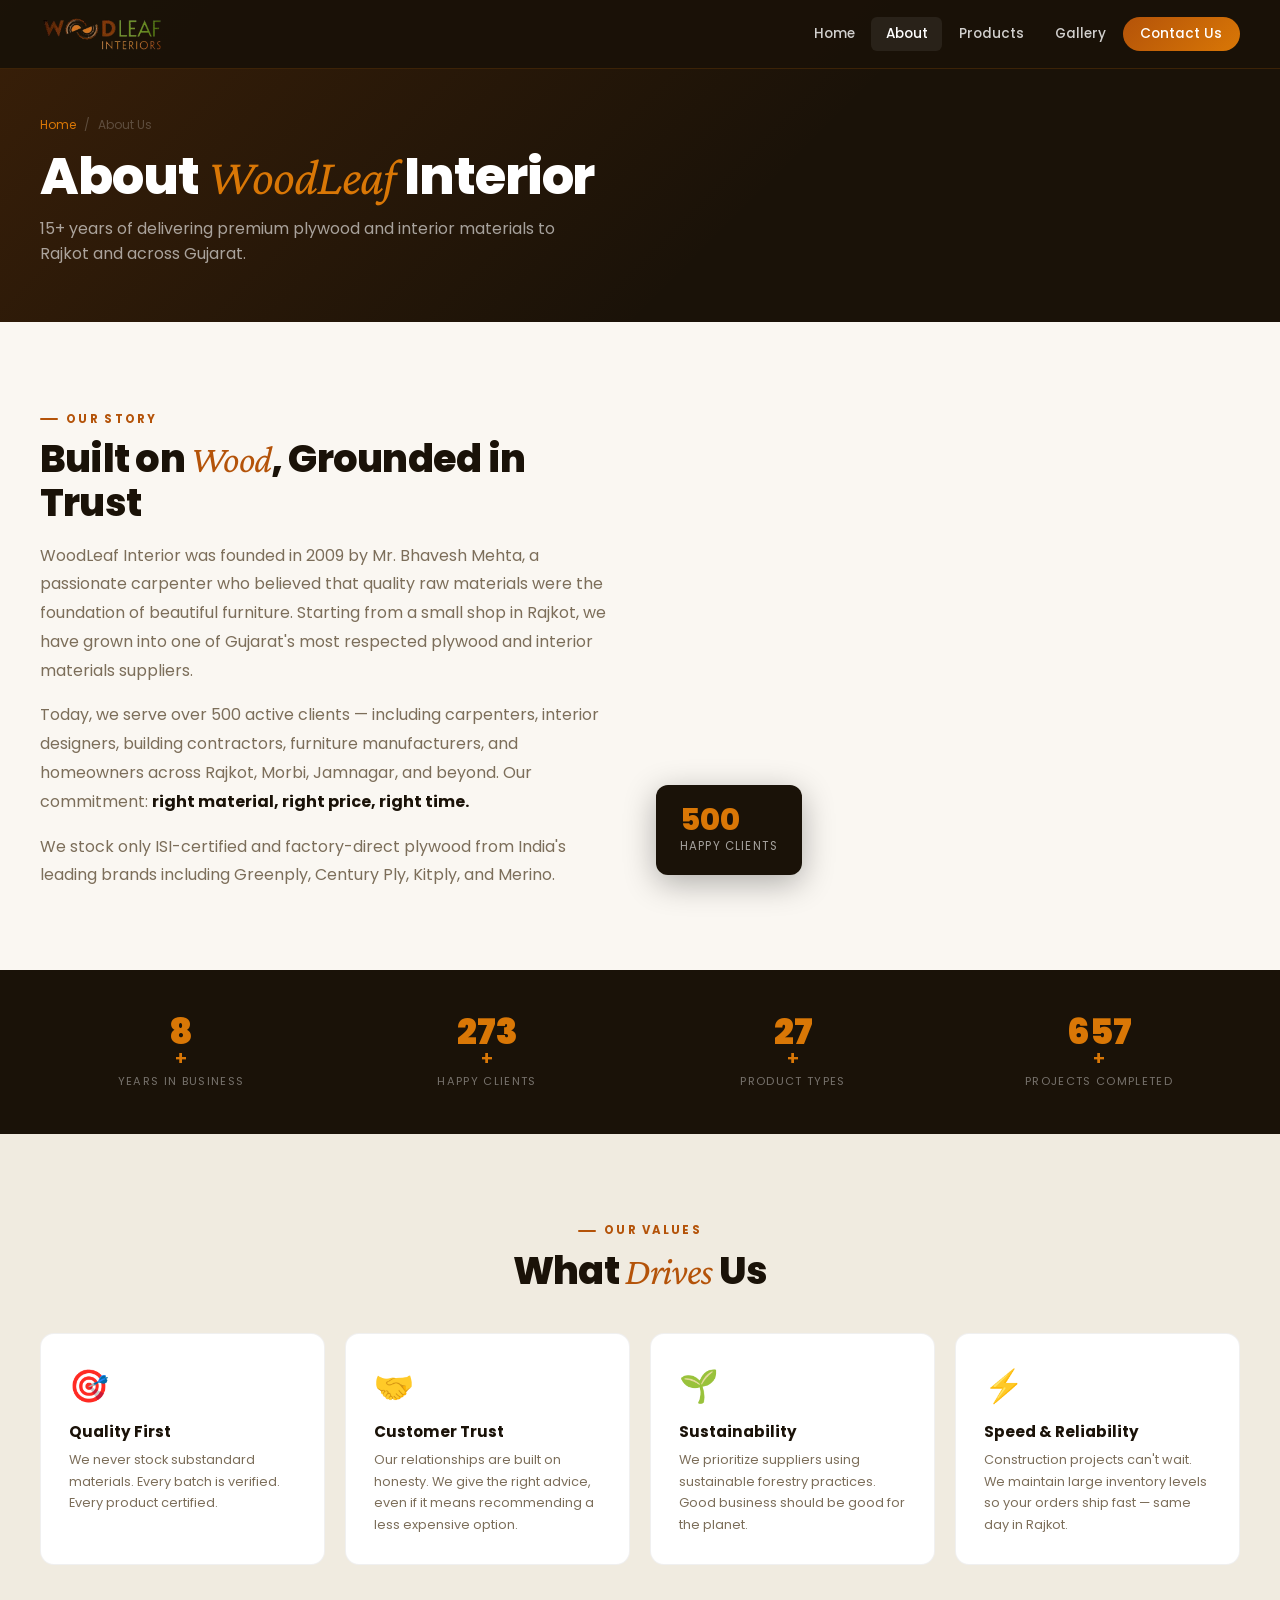
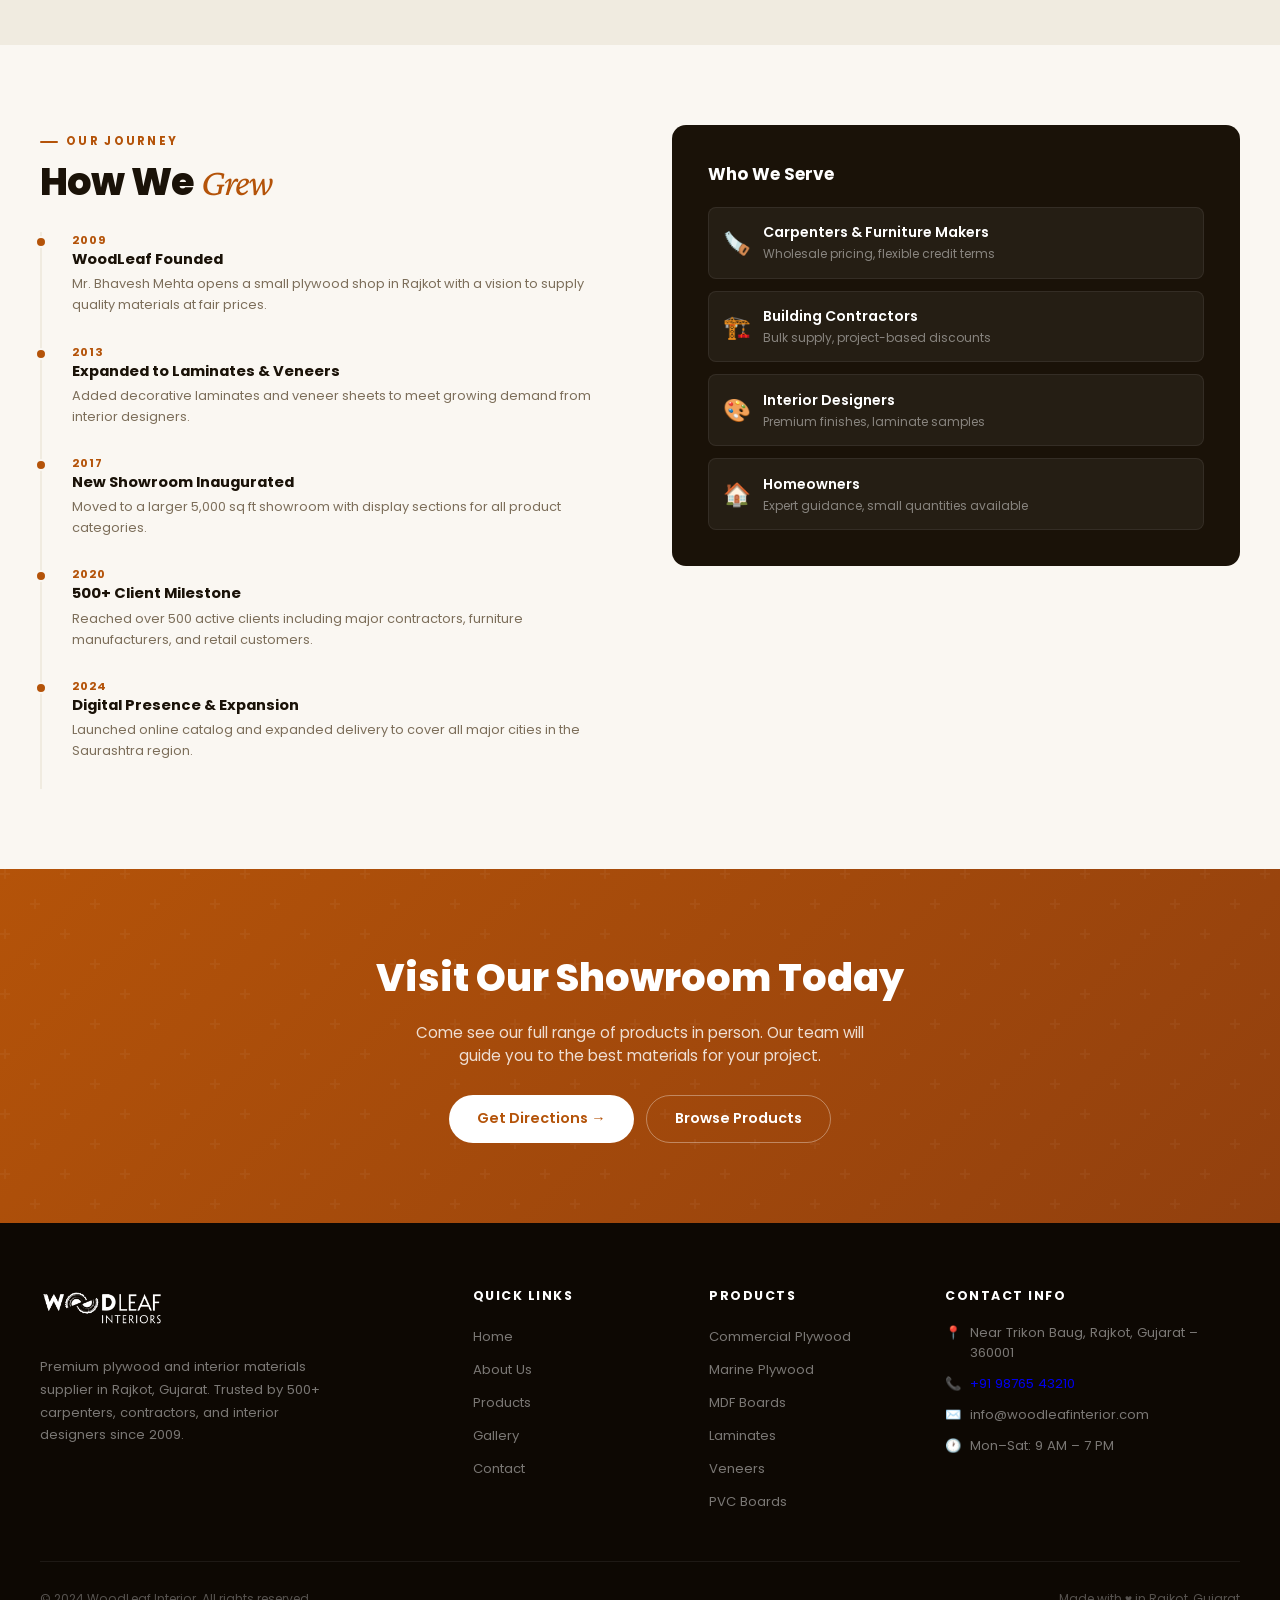
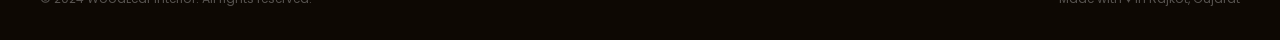
==== commit 15eef9e7: "Change logo image source to relative path Updated logo image source path to relative path." ====
--- a/about.html
+++ b/about.html
@@ -13,7 +13,7 @@
 <header class="nav" id="nav">
   <div class="container">
     <div class="nav__inner">
-      <a href="index.html" class="nav__logo"><img src="E:\woodleaf-interior-website\images\logo-color.png" alt="WoodLeaf Interiors" height="44"/></a>
+      <a href="index.html" class="nav__logo"><img src="\images\logo-color.png" alt="WoodLeaf Interiors" height="44"/></a>
       </a>
       <ul class="nav__links">
         <li><a href="index.html">Home</a></li>
@@ -178,4 +178,4 @@
 <style>.resp-2col{grid-template-columns:1fr 1fr}@media(max-width:900px){.resp-2col{grid-template-columns:1fr;gap:2.5rem}}</style>
 <script src="js/main.js"></script>
 </body>
-</html>+</html>
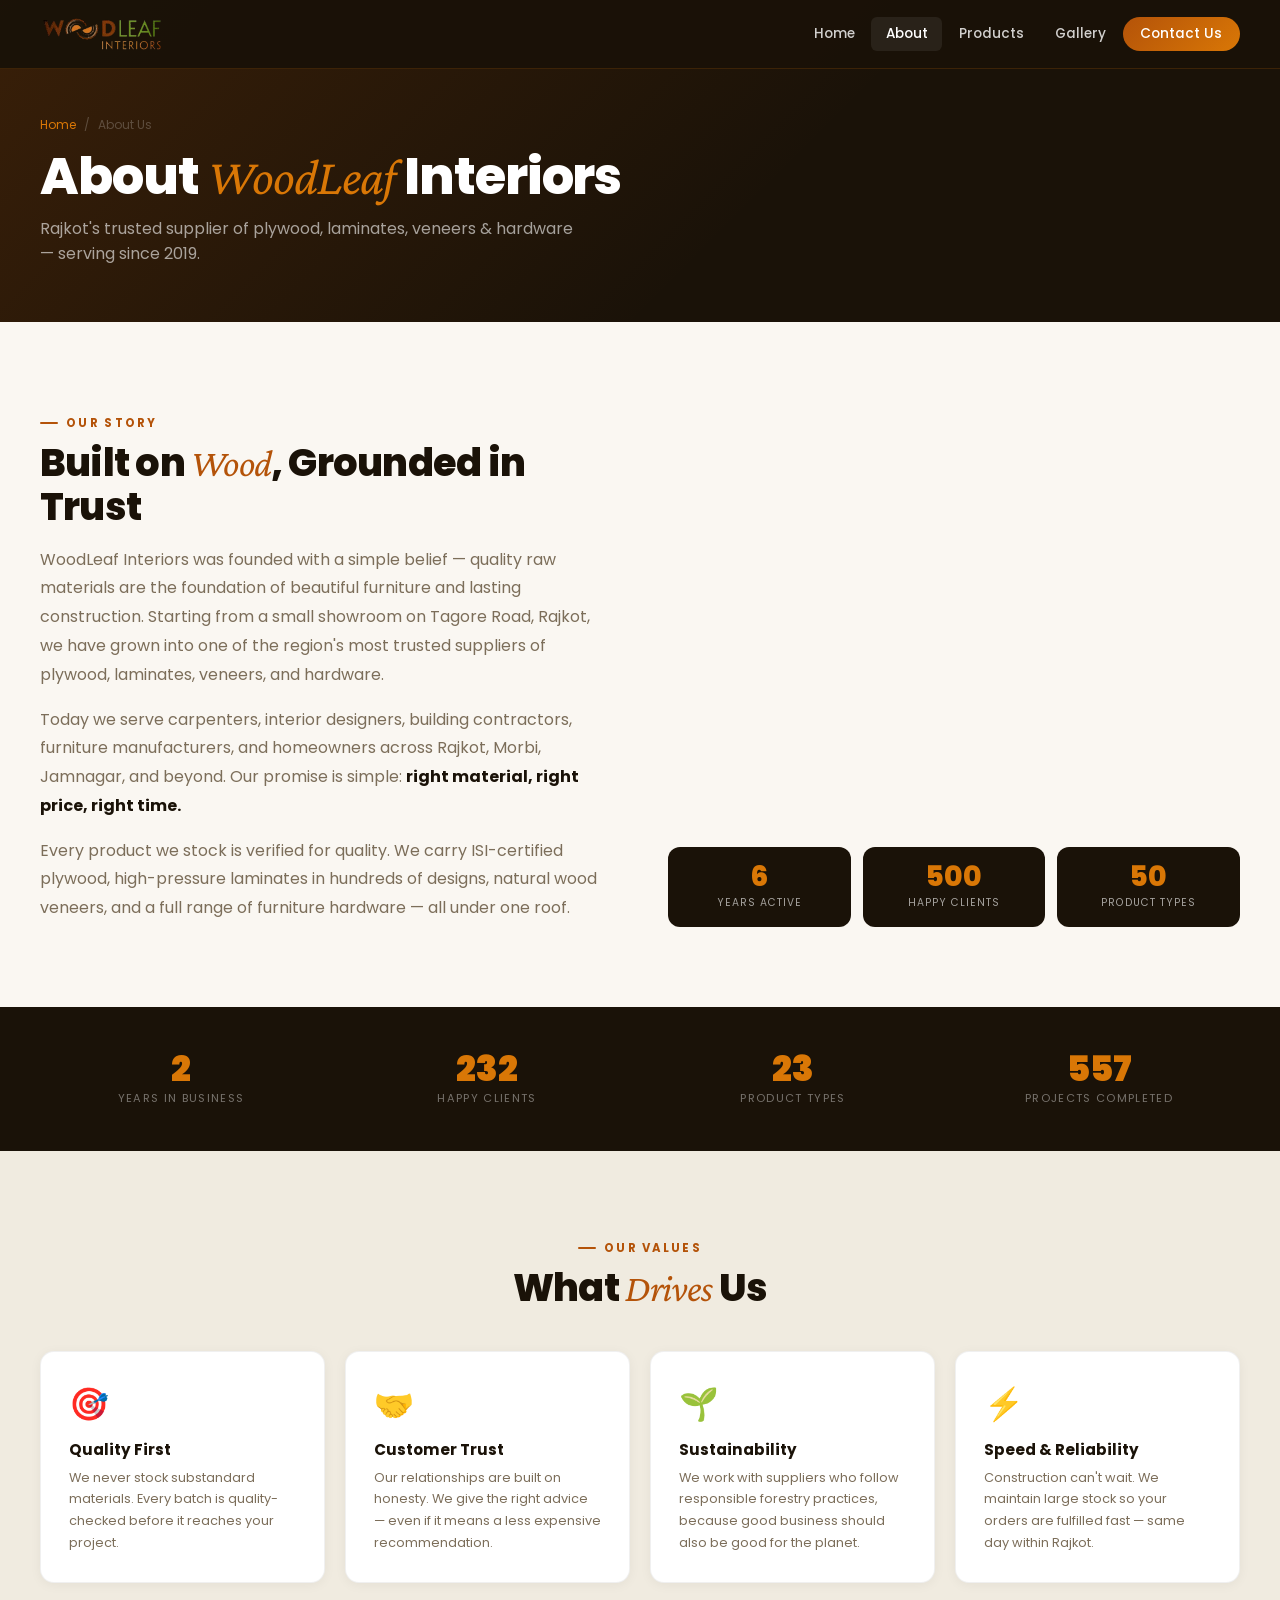
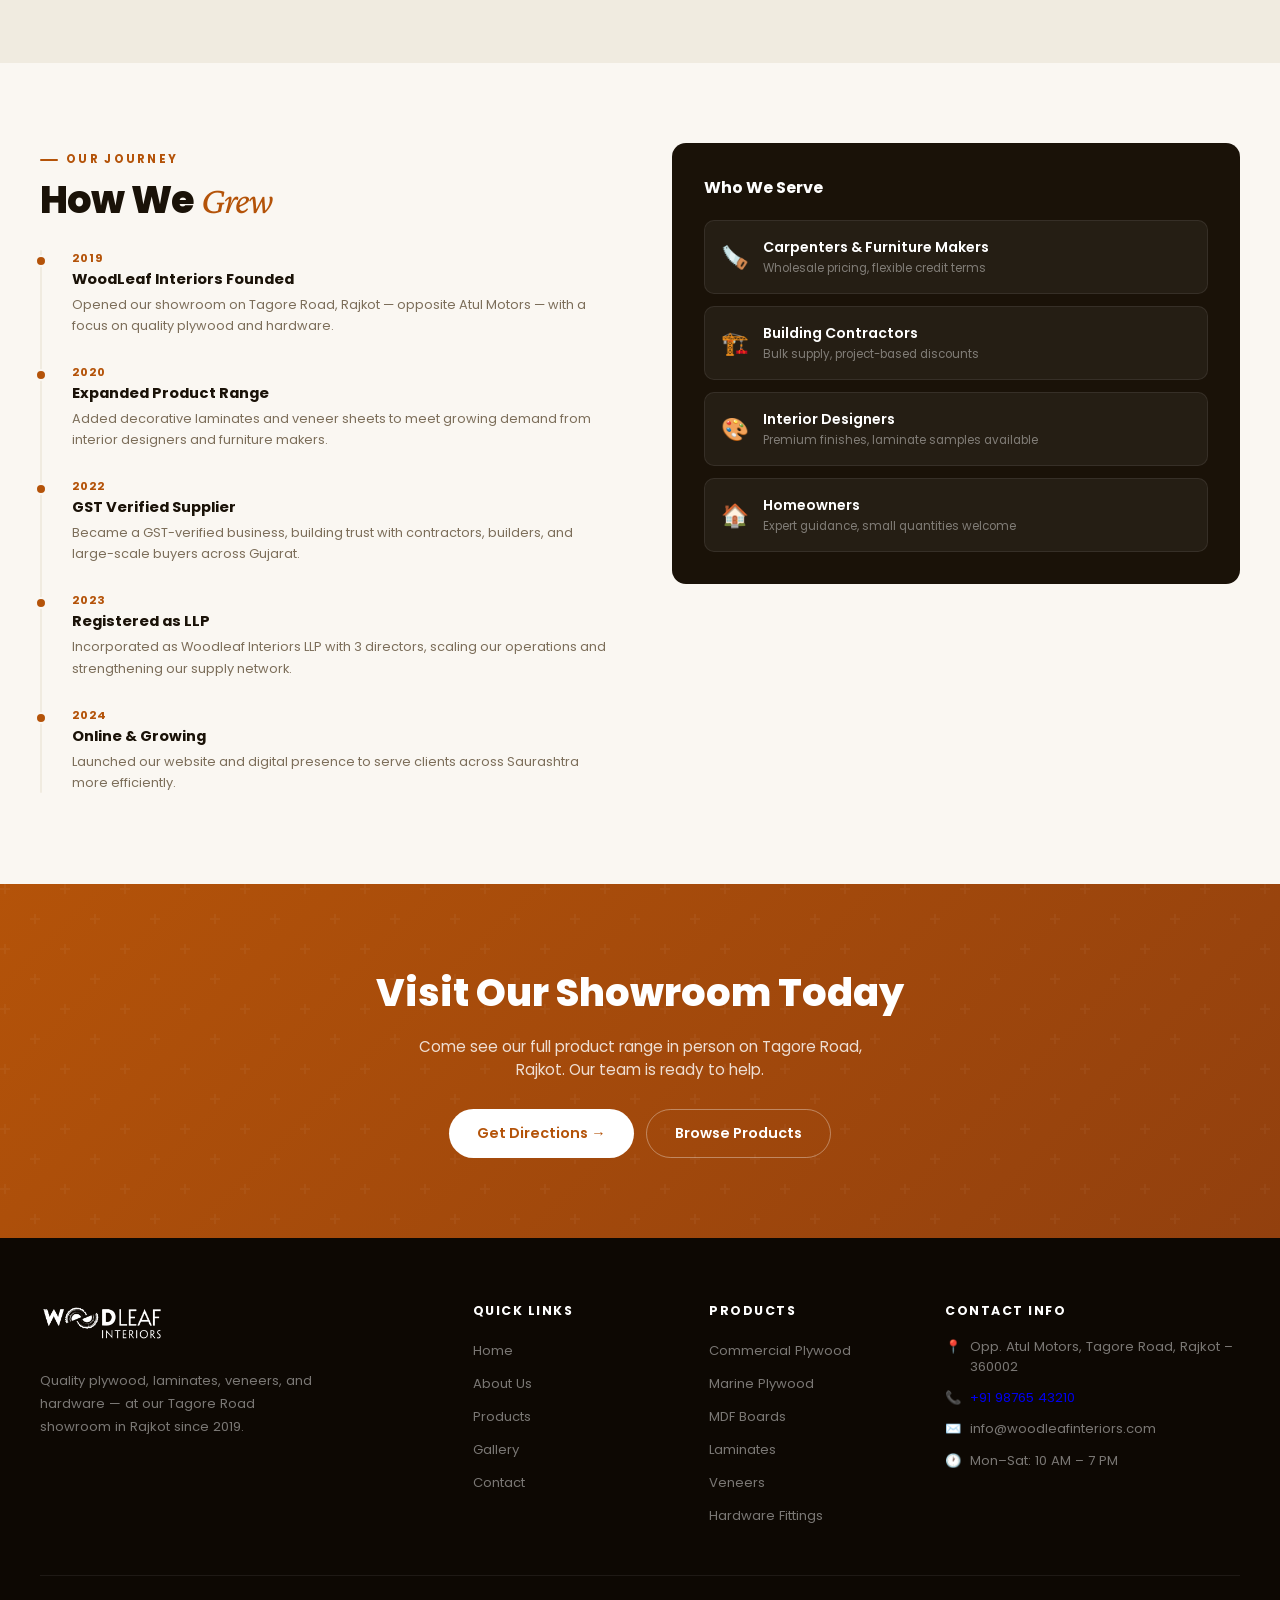
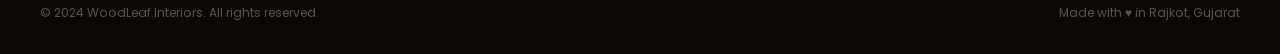
==== commit 5e88d77a: "Update About Us page content and styles" ====
--- a/about.html
+++ b/about.html
@@ -1,19 +1,168 @@
 <!DOCTYPE html>
 <html lang="en">
 <head>
-  <meta charset="UTF-8"/><meta name="viewport" content="width=device-width, initial-scale=1.0"/>
-  <title>About Us – WoodLeaf Interior, Rajkot</title>
-  <meta name="description" content="Learn about WoodLeaf Interior — Rajkot's trusted plywood and interior materials supplier for over 15 years."/>
-  <link rel="preconnect" href="https://fonts.googleapis.com"/><link rel="preconnect" href="https://fonts.gstatic.com" crossorigin/>
+  <meta charset="UTF-8"/>
+  <meta name="viewport" content="width=device-width, initial-scale=1.0"/>
+  <title>About Us – WoodLeaf Interiors, Rajkot</title>
+  <meta name="description" content="Learn about WoodLeaf Interiors — Rajkot's trusted plywood, laminate, veneer and hardware supplier since 2019."/>
+  <link rel="preconnect" href="https://fonts.googleapis.com"/>
+  <link rel="preconnect" href="https://fonts.gstatic.com" crossorigin/>
   <link href="https://fonts.googleapis.com/css2?family=Poppins:wght@300;400;500;600;700;800;900&family=Crimson+Pro:ital,wght@0,400;0,600;1,400&display=swap" rel="stylesheet"/>
   <link rel="stylesheet" href="css/styles.css"/>
+
+  <style>
+    /* ── About page specific styles ── */
+
+    /* Story section image — no absolute badge, clean */
+    .story-img {
+      width: 100%;
+      aspect-ratio: 4 / 3;
+      border-radius: 14px;
+      background: url('https://images.unsplash.com/photo-1600585154340-be6161a56a0c?w=800&q=80') center / cover no-repeat;
+    }
+
+    /* Inline stat pills below the image — no overflow */
+    .img-stats {
+      display: flex;
+      gap: .75rem;
+      margin-top: 1rem;
+      flex-wrap: wrap;
+    }
+    .img-stat {
+      flex: 1;
+      min-width: 120px;
+      background: var(--dark);
+      border-radius: 12px;
+      padding: 1rem;
+      text-align: center;
+      color: #fff;
+    }
+    .img-stat .isn { font-size: 1.75rem; font-weight: 800; color: var(--brown-lt); line-height: 1; }
+    .img-stat .isl { font-size: .65rem; text-transform: uppercase; letter-spacing: .1em; opacity: .6; margin-top: 4px; }
+
+    /* Story grid — side by side on desktop/tablet, stacked on mobile */
+    .story-grid {
+      display: grid;
+      grid-template-columns: 1fr 1fr;
+      gap: 3.5rem;
+      align-items: center;
+    }
+
+    /* Values grid */
+    .values-grid {
+      display: grid;
+      grid-template-columns: repeat(auto-fill, minmax(240px, 1fr));
+      gap: 1.25rem;
+      margin-top: 2.5rem;
+    }
+    .value-card {
+      background: var(--white);
+      border-radius: 14px;
+      padding: 1.75rem;
+      border: 1px solid rgba(0,0,0,.06);
+      box-shadow: 0 2px 12px rgba(26,18,8,.05);
+      transition: transform .3s, box-shadow .3s;
+      position: relative;
+      overflow: hidden;
+    }
+    .value-card::before {
+      content: '';
+      position: absolute; top: 0; left: 0; right: 0; height: 3px;
+      background: linear-gradient(90deg, var(--brown), var(--brown-lt));
+      transform: scaleX(0); transform-origin: left; transition: transform .3s;
+    }
+    .value-card:hover { transform: translateY(-4px); box-shadow: var(--shadow); }
+    .value-card:hover::before { transform: scaleX(1); }
+    .value-icon  { font-size: 2rem; margin-bottom: .65rem; }
+    .value-title { font-size: .95rem; font-weight: 700; color: var(--dark); }
+    .value-desc  { font-size: .8rem; color: var(--muted); line-height: 1.7; margin-top: .35rem; }
+
+    /* Journey layout */
+    .journey-grid {
+      display: grid;
+      grid-template-columns: 1fr 1fr;
+      gap: 4rem;
+      align-items: start;
+    }
+
+    /* Timeline */
+    .timeline { padding-left: 2rem; position: relative; margin-top: 1.75rem; }
+    .timeline::before { content: ''; position: absolute; left: 0; top: 0; bottom: 0; width: 2px; background: var(--cream-dk); border-radius: 2px; }
+    .tl-item { position: relative; padding-bottom: 1.75rem; }
+    .tl-item:last-child { padding-bottom: 0; }
+    .tl-item::before { content: ''; position: absolute; left: -2rem; top: 5px; width: 12px; height: 12px; border-radius: 50%; background: var(--brown); border: 2px solid var(--cream); transform: translateX(-5px); }
+    .tl-year  { font-size: .7rem; font-weight: 700; color: var(--brown); text-transform: uppercase; letter-spacing: .1em; }
+    .tl-title { font-size: .92rem; font-weight: 700; color: var(--dark); margin-top: 2px; }
+    .tl-desc  { font-size: .8rem; color: var(--muted); margin-top: .25rem; line-height: 1.65; }
+
+    /* Who we serve cards */
+    .serve-card {
+      display: flex;
+      align-items: center;
+      gap: 14px;
+      background: rgba(255,255,255,.05);
+      border: 1px solid rgba(255,255,255,.08);
+      padding: 1rem;
+      border-radius: 10px;
+      margin-bottom: .75rem;
+    }
+    .serve-card:last-child { margin-bottom: 0; }
+    .serve-emoji { font-size: 1.4rem; flex-shrink: 0; }
+    .serve-title { font-weight: 600; font-size: .88rem; color: #fff; }
+    .serve-sub   { font-size: .73rem; color: rgba(255,255,255,.42); margin-top: 2px; }
+
+    .serve-box {
+      background: var(--dark);
+      padding: 2rem;
+      border-radius: 14px;
+      color: #fff;
+    }
+    .serve-box h3 { font-size: 1rem; font-weight: 700; margin-bottom: 1.25rem; color: #fff; }
+
+    .serve-photo {
+      width: 100%;
+      height: 200px;
+      background: url('https://images.unsplash.com/photo-1541123437800-1bb1317badc2?w=600&q=70') center / cover no-repeat;
+      border-radius: 14px;
+      margin-top: 1.25rem;
+    }
+
+    /* ── RESPONSIVE ── */
+
+    /* Tablet (≤1024px) — keep story 2-col, collapse journey only */
+    @media (max-width: 1024px) {
+      .story-grid   { gap: 2.5rem; }
+      .journey-grid { grid-template-columns: 1fr; gap: 2.5rem; }
+    }
+
+    /* Mobile (≤768px) — collapse everything to single column */
+    @media (max-width: 768px) {
+      .story-grid   { grid-template-columns: 1fr; gap: 2rem; }
+      .journey-grid { gap: 2rem; }
+      .img-stats    { flex-direction: row; }
+      .img-stat     { min-width: 0; }
+      .img-stat .isn { font-size: 1.4rem; }
+      .values-grid  { grid-template-columns: 1fr; }
+      .serve-photo  { height: 160px; }
+    }
+
+    @media (max-width: 480px) {
+      .img-stats    { gap: .5rem; }
+      .img-stat     { padding: .75rem .5rem; }
+      .img-stat .isn { font-size: 1.25rem; }
+      .img-stat .isl { font-size: .58rem; }
+      .values-grid  { grid-template-columns: 1fr; }
+    }
+  </style>
 </head>
 <body>
 
+<!-- ── NAV ── -->
 <header class="nav" id="nav">
   <div class="container">
     <div class="nav__inner">
-      <a href="index.html" class="nav__logo"><img src="\images\logo-color.png" alt="WoodLeaf Interiors" height="44"/></a>
+      <a href="index.html" class="nav__logo">
+        <img src="images/logo-color.png" alt="WoodLeaf Interiors" height="40"/>
       </a>
       <ul class="nav__links">
         <li><a href="index.html">Home</a></li>
@@ -22,108 +171,225 @@
         <li><a href="gallery.html">Gallery</a></li>
         <li><a href="contact.html" class="nav__cta">Contact Us</a></li>
       </ul>
-      <button class="nav__burger" id="burger" aria-label="Toggle menu"><span></span><span></span><span></span></button>
+      <button class="nav__burger" id="burger" aria-label="Toggle menu">
+        <span></span><span></span><span></span>
+      </button>
     </div>
   </div>
 </header>
+
+<!-- Mobile Drawer -->
 <nav class="nav__drawer" id="drawer">
-  <a href="index.html">Home</a><a href="about.html">About</a><a href="products.html">Products</a><a href="gallery.html">Gallery</a><a href="contact.html" class="drawer-cta">Contact Us</a>
+  <a href="index.html" class="drawer-logo">
+    <img src="images/logo-dark.png" alt="WoodLeaf Interiors" height="36"/>
+  </a>
+  <a href="index.html">Home</a>
+  <a href="about.html">About</a>
+  <a href="products.html">Products</a>
+  <a href="gallery.html">Gallery</a>
+  <a href="contact.html" class="drawer-cta">Contact Us</a>
 </nav>
 
-<!-- PAGE HERO -->
+<!-- ── PAGE HERO ── -->
 <div class="page-hero">
   <div class="container page-hero__inner">
-    <div class="breadcrumb"><a href="index.html">Home</a><span>/</span><span>About Us</span></div>
-    <h1>About <em style="color:var(--brown-lt);font-family:'Crimson Pro',serif;font-style:italic;font-weight:400;">WoodLeaf</em> Interior</h1>
-    <p>15+ years of delivering premium plywood and interior materials to Rajkot and across Gujarat.</p>
+    <div class="breadcrumb">
+      <a href="index.html">Home</a>
+      <span>/</span>
+      <span>About Us</span>
+    </div>
+    <h1>About
+      <em style="color:var(--brown-lt);font-family:'Crimson Pro',serif;font-style:italic;font-weight:400;">WoodLeaf</em>
+      Interiors
+    </h1>
+    <p>Rajkot's trusted supplier of plywood, laminates, veneers &amp; hardware — serving since 2019.</p>
   </div>
 </div>
 
-<!-- STORY -->
+<!-- ── STORY ── -->
 <section class="section section--cream">
   <div class="container">
-    <div style="display:grid;grid-template-columns:1fr 1fr;gap:4rem;align-items:center;" class="resp-2col">
+    <div class="story-grid">
+
+      <!-- Text column -->
       <div class="reveal">
         <div class="label">Our Story</div>
         <h2 class="heading">Built on <em>Wood</em>, Grounded in Trust</h2>
-        <p style="color:var(--muted);line-height:1.8;margin-top:1rem;">WoodLeaf Interior was founded in 2009 by Mr. Bhavesh Mehta, a passionate carpenter who believed that quality raw materials were the foundation of beautiful furniture. Starting from a small shop in Rajkot, we have grown into one of Gujarat's most respected plywood and interior materials suppliers.</p>
-        <p style="color:var(--muted);line-height:1.8;margin-top:1rem;">Today, we serve over 500 active clients — including carpenters, interior designers, building contractors, furniture manufacturers, and homeowners across Rajkot, Morbi, Jamnagar, and beyond. Our commitment: <strong style="color:var(--dark);">right material, right price, right time.</strong></p>
-        <p style="color:var(--muted);line-height:1.8;margin-top:1rem;">We stock only ISI-certified and factory-direct plywood from India's leading brands including Greenply, Century Ply, Kitply, and Merino.</p>
-      </div>
-      <div class="reveal d2" style="position:relative;">
-        <div style="width:100%;aspect-ratio:4/3;background:url('https://images.unsplash.com/photo-1572981779307-38b8cabb2407?w=800&q=80') center/cover;border-radius:14px;"></div>
-        <div style="position:absolute;bottom:-16px;left:-16px;background:var(--dark);padding:1.25rem 1.5rem;border-radius:12px;color:#fff;box-shadow:0 8px 32px rgba(0,0,0,.3);">
-          <div style="font-size:1.9rem;font-weight:800;color:var(--brown-lt);line-height:1;" data-count="500">0</div>
-          <div style="font-size:.72rem;text-transform:uppercase;letter-spacing:.1em;opacity:.6;margin-top:3px;">Happy Clients</div>
+        <p style="color:var(--muted);line-height:1.8;margin-top:1rem;">
+          WoodLeaf Interiors was founded with a simple belief — quality raw materials are the foundation of beautiful furniture and lasting construction. Starting from a small showroom on Tagore Road, Rajkot, we have grown into one of the region's most trusted suppliers of plywood, laminates, veneers, and hardware.
+        </p>
+        <p style="color:var(--muted);line-height:1.8;margin-top:1rem;">
+          Today we serve carpenters, interior designers, building contractors, furniture manufacturers, and homeowners across Rajkot, Morbi, Jamnagar, and beyond. Our promise is simple:
+          <strong style="color:var(--dark);">right material, right price, right time.</strong>
+        </p>
+        <p style="color:var(--muted);line-height:1.8;margin-top:1rem;">
+          Every product we stock is verified for quality. We carry ISI-certified plywood, high-pressure laminates in hundreds of designs, natural wood veneers, and a full range of furniture hardware — all under one roof.
+        </p>
+      </div>
+
+      <!-- Image + inline stats column -->
+      <div class="reveal d2">
+        <div class="story-img"></div>
+        <!-- Stats sit BELOW the image — no absolute positioning, no overflow -->
+        <div class="img-stats">
+          <div class="img-stat">
+            <div class="isn" data-count="6">0</div>
+            <div class="isl">Years Active</div>
+          </div>
+          <div class="img-stat">
+            <div class="isn" data-count="500">0</div>
+            <div class="isl">Happy Clients</div>
+          </div>
+          <div class="img-stat">
+            <div class="isn" data-count="50">0</div>
+            <div class="isl">Product Types</div>
+          </div>
         </div>
       </div>
+
     </div>
   </div>
 </section>
 
-<!-- STATS -->
+<!-- ── STATS STRIP ── -->
 <div class="stats-strip">
   <div class="container">
     <div class="stats-grid">
-      <div class="reveal" style="text-align:center;"><div class="s-num" data-count="15">0</div><div style="color:var(--brown-lt);font-weight:600;font-size:1.2rem;line-height:1;">+</div><div class="s-lbl">Years in Business</div></div>
-      <div class="reveal d1" style="text-align:center;"><div class="s-num" data-count="500">0</div><div style="color:var(--brown-lt);font-weight:600;font-size:1.2rem;line-height:1;">+</div><div class="s-lbl">Happy Clients</div></div>
-      <div class="reveal d2" style="text-align:center;"><div class="s-num" data-count="50">0</div><div style="color:var(--brown-lt);font-weight:600;font-size:1.2rem;line-height:1;">+</div><div class="s-lbl">Product Types</div></div>
-      <div class="reveal d3" style="text-align:center;"><div class="s-num" data-count="1200">0</div><div style="color:var(--brown-lt);font-weight:600;font-size:1.2rem;line-height:1;">+</div><div class="s-lbl">Projects Completed</div></div>
+      <div class="reveal" style="text-align:center;">
+        <div class="s-num" data-count="6">0</div>
+        <div class="s-lbl">Years in Business</div>
+      </div>
+      <div class="reveal d1" style="text-align:center;">
+        <div class="s-num" data-count="500">0</div>
+        <div class="s-lbl">Happy Clients</div>
+      </div>
+      <div class="reveal d2" style="text-align:center;">
+        <div class="s-num" data-count="50">0</div>
+        <div class="s-lbl">Product Types</div>
+      </div>
+      <div class="reveal d3" style="text-align:center;">
+        <div class="s-num" data-count="1200">0</div>
+        <div class="s-lbl">Projects Completed</div>
+      </div>
     </div>
   </div>
 </div>
 
-<!-- VALUES -->
+<!-- ── VALUES ── -->
 <section class="section section--cdk">
   <div class="container">
-    <div style="text-align:center;margin-bottom:2.5rem;">
+    <div style="text-align:center;margin-bottom:2rem;">
       <div class="label" style="justify-content:center;">Our Values</div>
       <h2 class="heading">What <em>Drives</em> Us</h2>
     </div>
-    <div class="why-grid">
-      <div class="why-card reveal"><div class="why-icon">🎯</div><div class="why-title">Quality First</div><div class="why-desc">We never stock substandard materials. Every batch is verified. Every product certified.</div></div>
-      <div class="why-card reveal d1"><div class="why-icon">🤝</div><div class="why-title">Customer Trust</div><div class="why-desc">Our relationships are built on honesty. We give the right advice, even if it means recommending a less expensive option.</div></div>
-      <div class="why-card reveal d2"><div class="why-icon">🌱</div><div class="why-title">Sustainability</div><div class="why-desc">We prioritize suppliers using sustainable forestry practices. Good business should be good for the planet.</div></div>
-      <div class="why-card reveal d3"><div class="why-icon">⚡</div><div class="why-title">Speed & Reliability</div><div class="why-desc">Construction projects can't wait. We maintain large inventory levels so your orders ship fast — same day in Rajkot.</div></div>
+    <div class="values-grid">
+      <div class="value-card reveal">
+        <div class="value-icon">🎯</div>
+        <div class="value-title">Quality First</div>
+        <div class="value-desc">We never stock substandard materials. Every batch is quality-checked before it reaches your project.</div>
+      </div>
+      <div class="value-card reveal d1">
+        <div class="value-icon">🤝</div>
+        <div class="value-title">Customer Trust</div>
+        <div class="value-desc">Our relationships are built on honesty. We give the right advice — even if it means a less expensive recommendation.</div>
+      </div>
+      <div class="value-card reveal d2">
+        <div class="value-icon">🌱</div>
+        <div class="value-title">Sustainability</div>
+        <div class="value-desc">We work with suppliers who follow responsible forestry practices, because good business should also be good for the planet.</div>
+      </div>
+      <div class="value-card reveal d3">
+        <div class="value-icon">⚡</div>
+        <div class="value-title">Speed &amp; Reliability</div>
+        <div class="value-desc">Construction can't wait. We maintain large stock so your orders are fulfilled fast — same day within Rajkot.</div>
+      </div>
     </div>
   </div>
 </section>
 
-<!-- JOURNEY & WHO WE SERVE -->
+<!-- ── JOURNEY & WHO WE SERVE ── -->
 <section class="section section--cream">
   <div class="container">
-    <div style="display:grid;grid-template-columns:1fr 1fr;gap:4rem;align-items:start;" class="resp-2col">
+    <div class="journey-grid">
+
+      <!-- Timeline column -->
       <div>
         <div class="label reveal">Our Journey</div>
         <h2 class="heading reveal">How We <em>Grew</em></h2>
         <div class="timeline">
-          <div class="tl-item reveal"><div class="tl-year">2009</div><div class="tl-title">WoodLeaf Founded</div><div class="tl-desc">Mr. Bhavesh Mehta opens a small plywood shop in Rajkot with a vision to supply quality materials at fair prices.</div></div>
-          <div class="tl-item reveal"><div class="tl-year">2013</div><div class="tl-title">Expanded to Laminates & Veneers</div><div class="tl-desc">Added decorative laminates and veneer sheets to meet growing demand from interior designers.</div></div>
-          <div class="tl-item reveal"><div class="tl-year">2017</div><div class="tl-title">New Showroom Inaugurated</div><div class="tl-desc">Moved to a larger 5,000 sq ft showroom with display sections for all product categories.</div></div>
-          <div class="tl-item reveal"><div class="tl-year">2020</div><div class="tl-title">500+ Client Milestone</div><div class="tl-desc">Reached over 500 active clients including major contractors, furniture manufacturers, and retail customers.</div></div>
-          <div class="tl-item reveal"><div class="tl-year">2024</div><div class="tl-title">Digital Presence & Expansion</div><div class="tl-desc">Launched online catalog and expanded delivery to cover all major cities in the Saurashtra region.</div></div>
+          <div class="tl-item reveal">
+            <div class="tl-year">2019</div>
+            <div class="tl-title">WoodLeaf Interiors Founded</div>
+            <div class="tl-desc">Opened our showroom on Tagore Road, Rajkot — opposite Atul Motors — with a focus on quality plywood and hardware.</div>
+          </div>
+          <div class="tl-item reveal">
+            <div class="tl-year">2020</div>
+            <div class="tl-title">Expanded Product Range</div>
+            <div class="tl-desc">Added decorative laminates and veneer sheets to meet growing demand from interior designers and furniture makers.</div>
+          </div>
+          <div class="tl-item reveal">
+            <div class="tl-year">2022</div>
+            <div class="tl-title">GST Verified Supplier</div>
+            <div class="tl-desc">Became a GST-verified business, building trust with contractors, builders, and large-scale buyers across Gujarat.</div>
+          </div>
+          <div class="tl-item reveal">
+            <div class="tl-year">2023</div>
+            <div class="tl-title">Registered as LLP</div>
+            <div class="tl-desc">Incorporated as Woodleaf Interiors LLP with 3 directors, scaling our operations and strengthening our supply network.</div>
+          </div>
+          <div class="tl-item reveal">
+            <div class="tl-year">2024</div>
+            <div class="tl-title">Online &amp; Growing</div>
+            <div class="tl-desc">Launched our website and digital presence to serve clients across Saurashtra more efficiently.</div>
+          </div>
         </div>
       </div>
+
+      <!-- Who we serve column -->
       <div class="reveal d2">
-        <div style="background:var(--dark);padding:2.25rem;border-radius:14px;color:#fff;">
-          <h3 style="font-size:1.05rem;font-weight:700;margin-bottom:1.25rem;">Who We Serve</h3>
-          <div style="display:flex;flex-direction:column;gap:.75rem;">
-            <div style="display:flex;align-items:center;gap:12px;background:rgba(255,255,255,.05);padding:.9rem;border-radius:8px;border:1px solid rgba(255,255,255,.07);"><span style="font-size:1.4rem;">🪚</span><div><div style="font-weight:600;font-size:.88rem;">Carpenters & Furniture Makers</div><div style="font-size:.75rem;opacity:.45;margin-top:2px;">Wholesale pricing, flexible credit terms</div></div></div>
-            <div style="display:flex;align-items:center;gap:12px;background:rgba(255,255,255,.05);padding:.9rem;border-radius:8px;border:1px solid rgba(255,255,255,.07);"><span style="font-size:1.4rem;">🏗️</span><div><div style="font-weight:600;font-size:.88rem;">Building Contractors</div><div style="font-size:.75rem;opacity:.45;margin-top:2px;">Bulk supply, project-based discounts</div></div></div>
-            <div style="display:flex;align-items:center;gap:12px;background:rgba(255,255,255,.05);padding:.9rem;border-radius:8px;border:1px solid rgba(255,255,255,.07);"><span style="font-size:1.4rem;">🎨</span><div><div style="font-weight:600;font-size:.88rem;">Interior Designers</div><div style="font-size:.75rem;opacity:.45;margin-top:2px;">Premium finishes, laminate samples</div></div></div>
-            <div style="display:flex;align-items:center;gap:12px;background:rgba(255,255,255,.05);padding:.9rem;border-radius:8px;border:1px solid rgba(255,255,255,.07);"><span style="font-size:1.4rem;">🏠</span><div><div style="font-weight:600;font-size:.88rem;">Homeowners</div><div style="font-size:.75rem;opacity:.45;margin-top:2px;">Expert guidance, small quantities available</div></div></div>
+        <div class="serve-box">
+          <h3>Who We Serve</h3>
+          <div class="serve-card">
+            <span class="serve-emoji">🪚</span>
+            <div>
+              <div class="serve-title">Carpenters &amp; Furniture Makers</div>
+              <div class="serve-sub">Wholesale pricing, flexible credit terms</div>
+            </div>
+          </div>
+          <div class="serve-card">
+            <span class="serve-emoji">🏗️</span>
+            <div>
+              <div class="serve-title">Building Contractors</div>
+              <div class="serve-sub">Bulk supply, project-based discounts</div>
+            </div>
+          </div>
+          <div class="serve-card">
+            <span class="serve-emoji">🎨</span>
+            <div>
+              <div class="serve-title">Interior Designers</div>
+              <div class="serve-sub">Premium finishes, laminate samples available</div>
+            </div>
+          </div>
+          <div class="serve-card">
+            <span class="serve-emoji">🏠</span>
+            <div>
+              <div class="serve-title">Homeowners</div>
+              <div class="serve-sub">Expert guidance, small quantities welcome</div>
+            </div>
           </div>
         </div>
-        <div style="background:url('https://images.unsplash.com/photo-1541123437800-1bb1317badc2?w=600&q=70') center/cover;height:200px;border-radius:14px;margin-top:1.25rem;"></div>
-      </div>
+        <div class="serve-photo"></div>
+      </div>
+
     </div>
   </div>
 </section>
 
+<!-- ── CTA ── -->
 <div class="cta">
   <div class="container cta__inner">
     <h2>Visit Our Showroom Today</h2>
-    <p>Come see our full range of products in person. Our team will guide you to the best materials for your project.</p>
+    <p>Come see our full product range in person on Tagore Road, Rajkot. Our team is ready to help.</p>
     <div class="cta__btns">
       <a href="contact.html" class="btn btn-white">Get Directions →</a>
       <a href="products.html" class="btn btn-outline">Browse Products</a>
@@ -131,14 +397,15 @@
   </div>
 </div>
 
-
-<!-- ===== FOOTER ===== -->
+<!-- ── FOOTER ── -->
 <footer>
   <div class="container">
     <div class="footer-grid">
       <div>
-        <a href="index.html" class="footer-logo"><img src="images/logo-color.png" alt="WoodLeaf Interiors" height="52"/></a>
-        <p class="footer-about">Premium plywood and interior materials supplier in Rajkot, Gujarat. Trusted by 500+ carpenters, contractors, and interior designers since 2009.</p>
+        <a href="index.html" class="footer-logo">
+          <img src="images/logo-color.png" alt="WoodLeaf Interiors" height="44"/>
+        </a>
+        <p class="footer-about">Quality plywood, laminates, veneers, and hardware — at our Tagore Road showroom in Rajkot since 2019.</p>
       </div>
       <div>
         <h4>Quick Links</h4>
@@ -158,24 +425,24 @@
           <li><a href="products.html">MDF Boards</a></li>
           <li><a href="products.html">Laminates</a></li>
           <li><a href="products.html">Veneers</a></li>
-          <li><a href="products.html">PVC Boards</a></li>
+          <li><a href="products.html">Hardware Fittings</a></li>
         </ul>
       </div>
       <div>
         <h4>Contact Info</h4>
-        <div class="f-contact"><span class="ic">📍</span><span>Near Trikon Baug, Rajkot, Gujarat – 360001</span></div>
+        <div class="f-contact"><span class="ic">📍</span><span>Opp. Atul Motors, Tagore Road, Rajkot – 360002</span></div>
         <div class="f-contact"><span class="ic">📞</span><a href="tel:+919876543210">+91 98765 43210</a></div>
-        <div class="f-contact"><span class="ic">✉️</span><span>info&#64;woodleafinterior&#46;com</span></div>
-        <div class="f-contact"><span class="ic">🕐</span><span>Mon–Sat: 9 AM – 7 PM</span></div>
+        <div class="f-contact"><span class="ic">✉️</span><span>info&#64;woodleafinteriors&#46;com</span></div>
+        <div class="f-contact"><span class="ic">🕐</span><span>Mon–Sat: 10 AM – 7 PM</span></div>
       </div>
     </div>
     <div class="footer-bottom">
-      <span>© 2024 WoodLeaf Interior. All rights reserved.</span>
+      <span>© 2024 WoodLeaf Interiors. All rights reserved.</span>
       <span>Made with ♥ in Rajkot, Gujarat</span>
     </div>
   </div>
 </footer>
-<style>.resp-2col{grid-template-columns:1fr 1fr}@media(max-width:900px){.resp-2col{grid-template-columns:1fr;gap:2.5rem}}</style>
+
 <script src="js/main.js"></script>
 </body>
 </html>
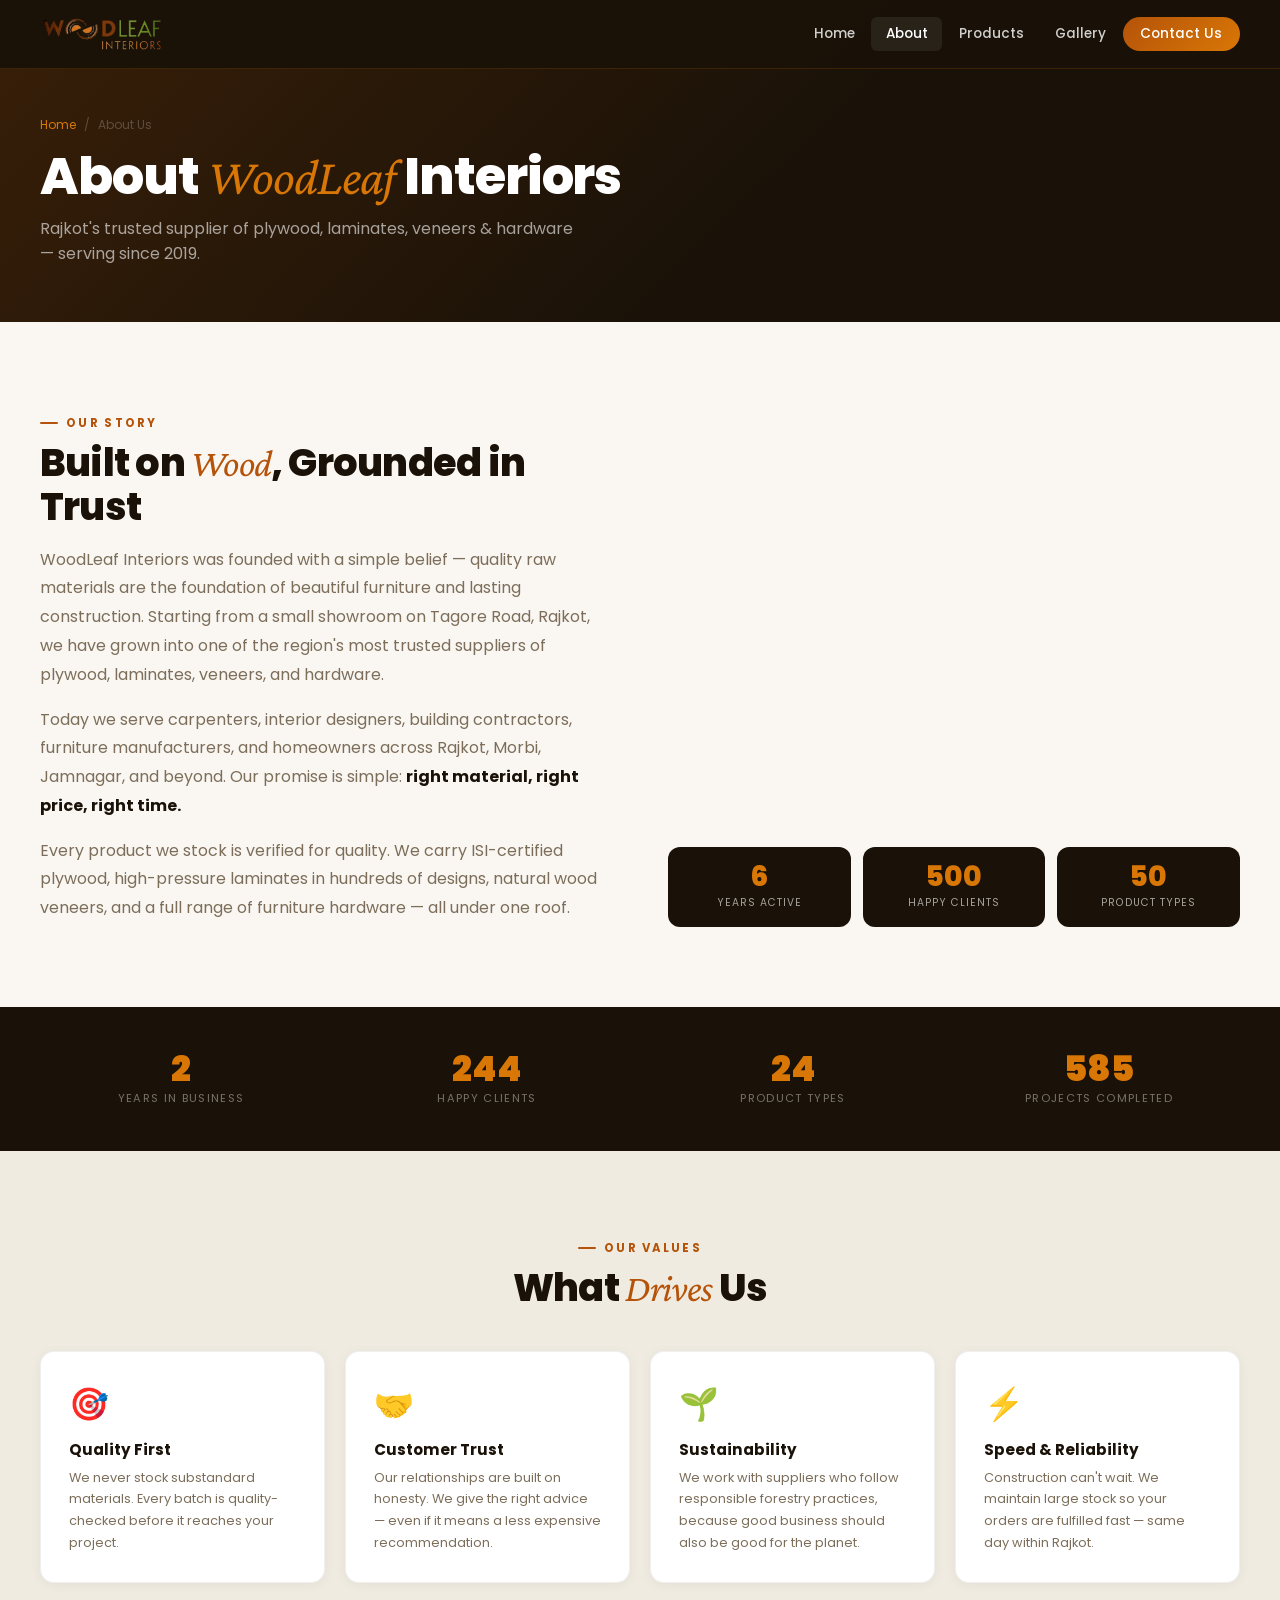
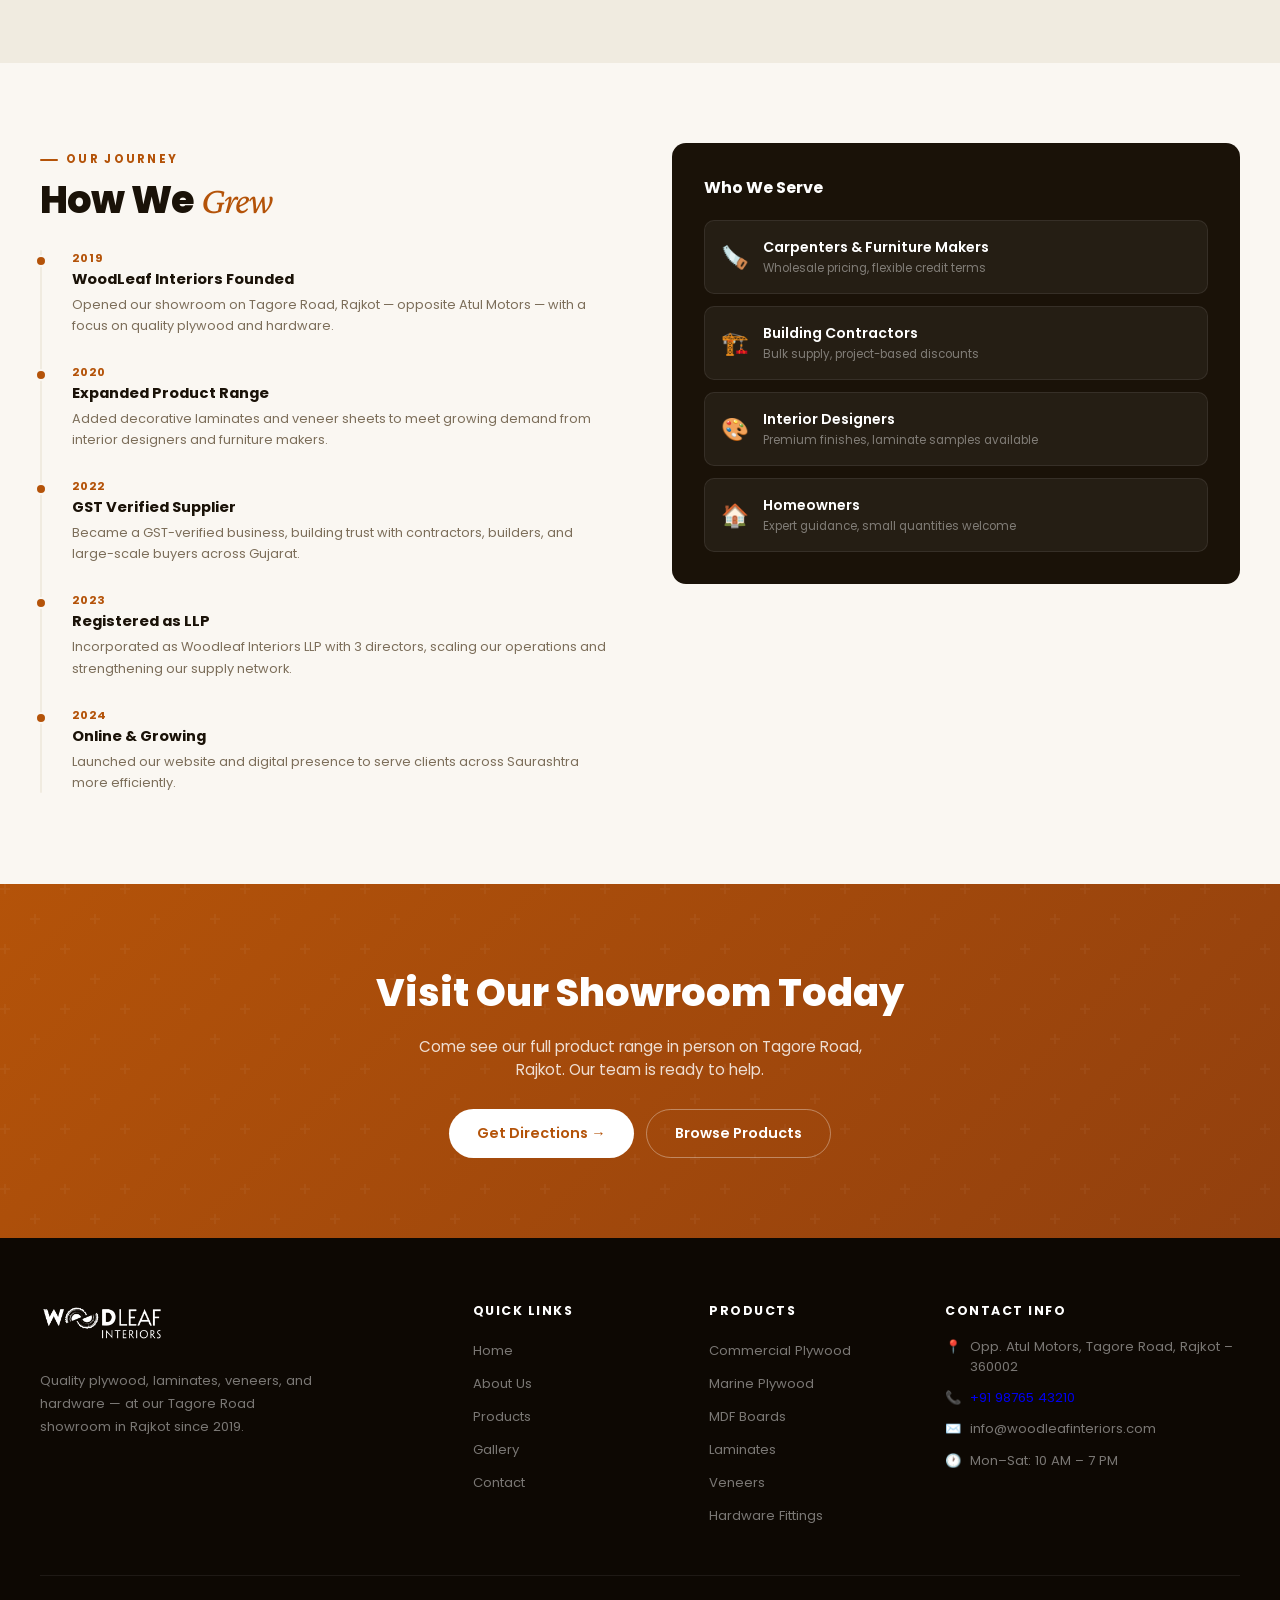
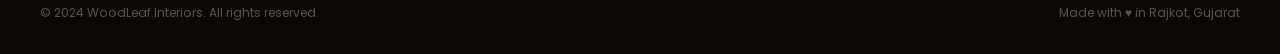
==== commit cea9293b: "Remove logo link from mobile drawer Removed logo link from mobile drawer navigation." ====
--- a/about.html
+++ b/about.html
@@ -180,9 +180,6 @@
 
 <!-- Mobile Drawer -->
 <nav class="nav__drawer" id="drawer">
-  <a href="index.html" class="drawer-logo">
-    <img src="images/logo-dark.png" alt="WoodLeaf Interiors" height="36"/>
-  </a>
   <a href="index.html">Home</a>
   <a href="about.html">About</a>
   <a href="products.html">Products</a>
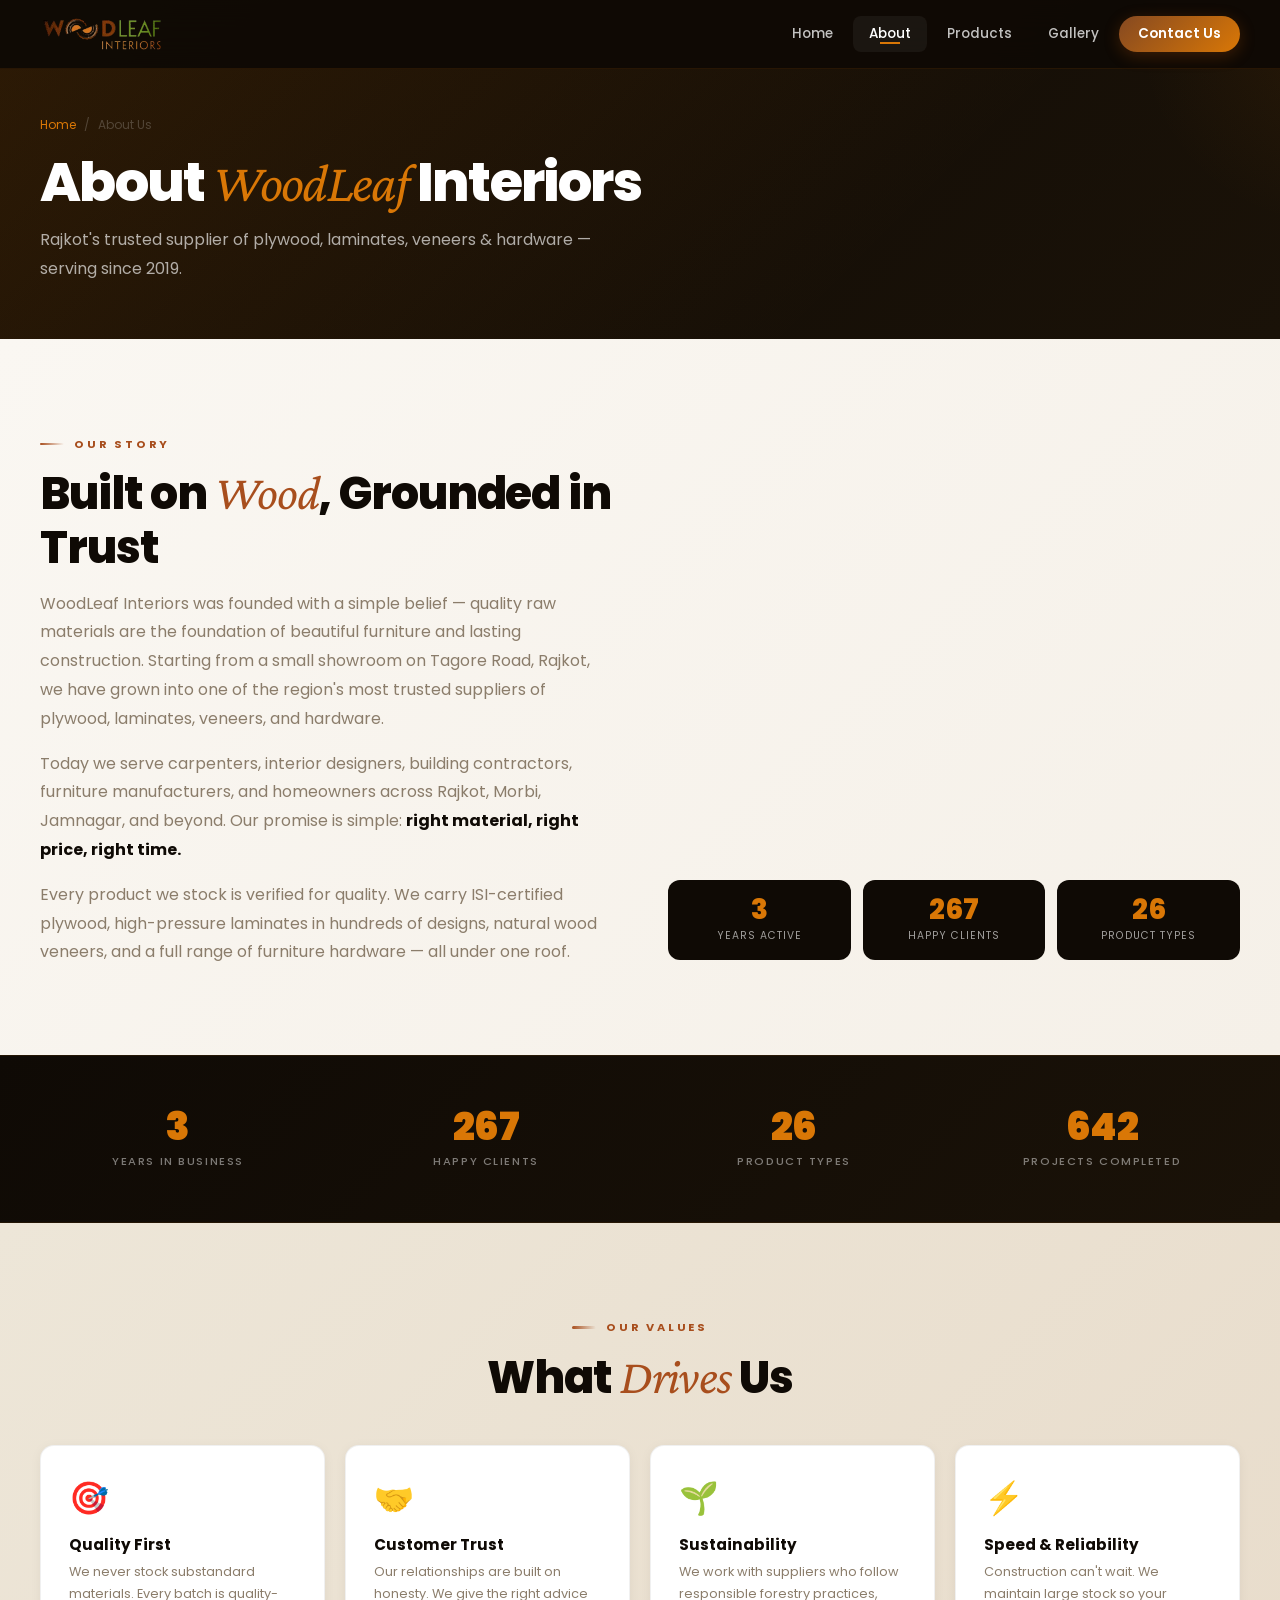
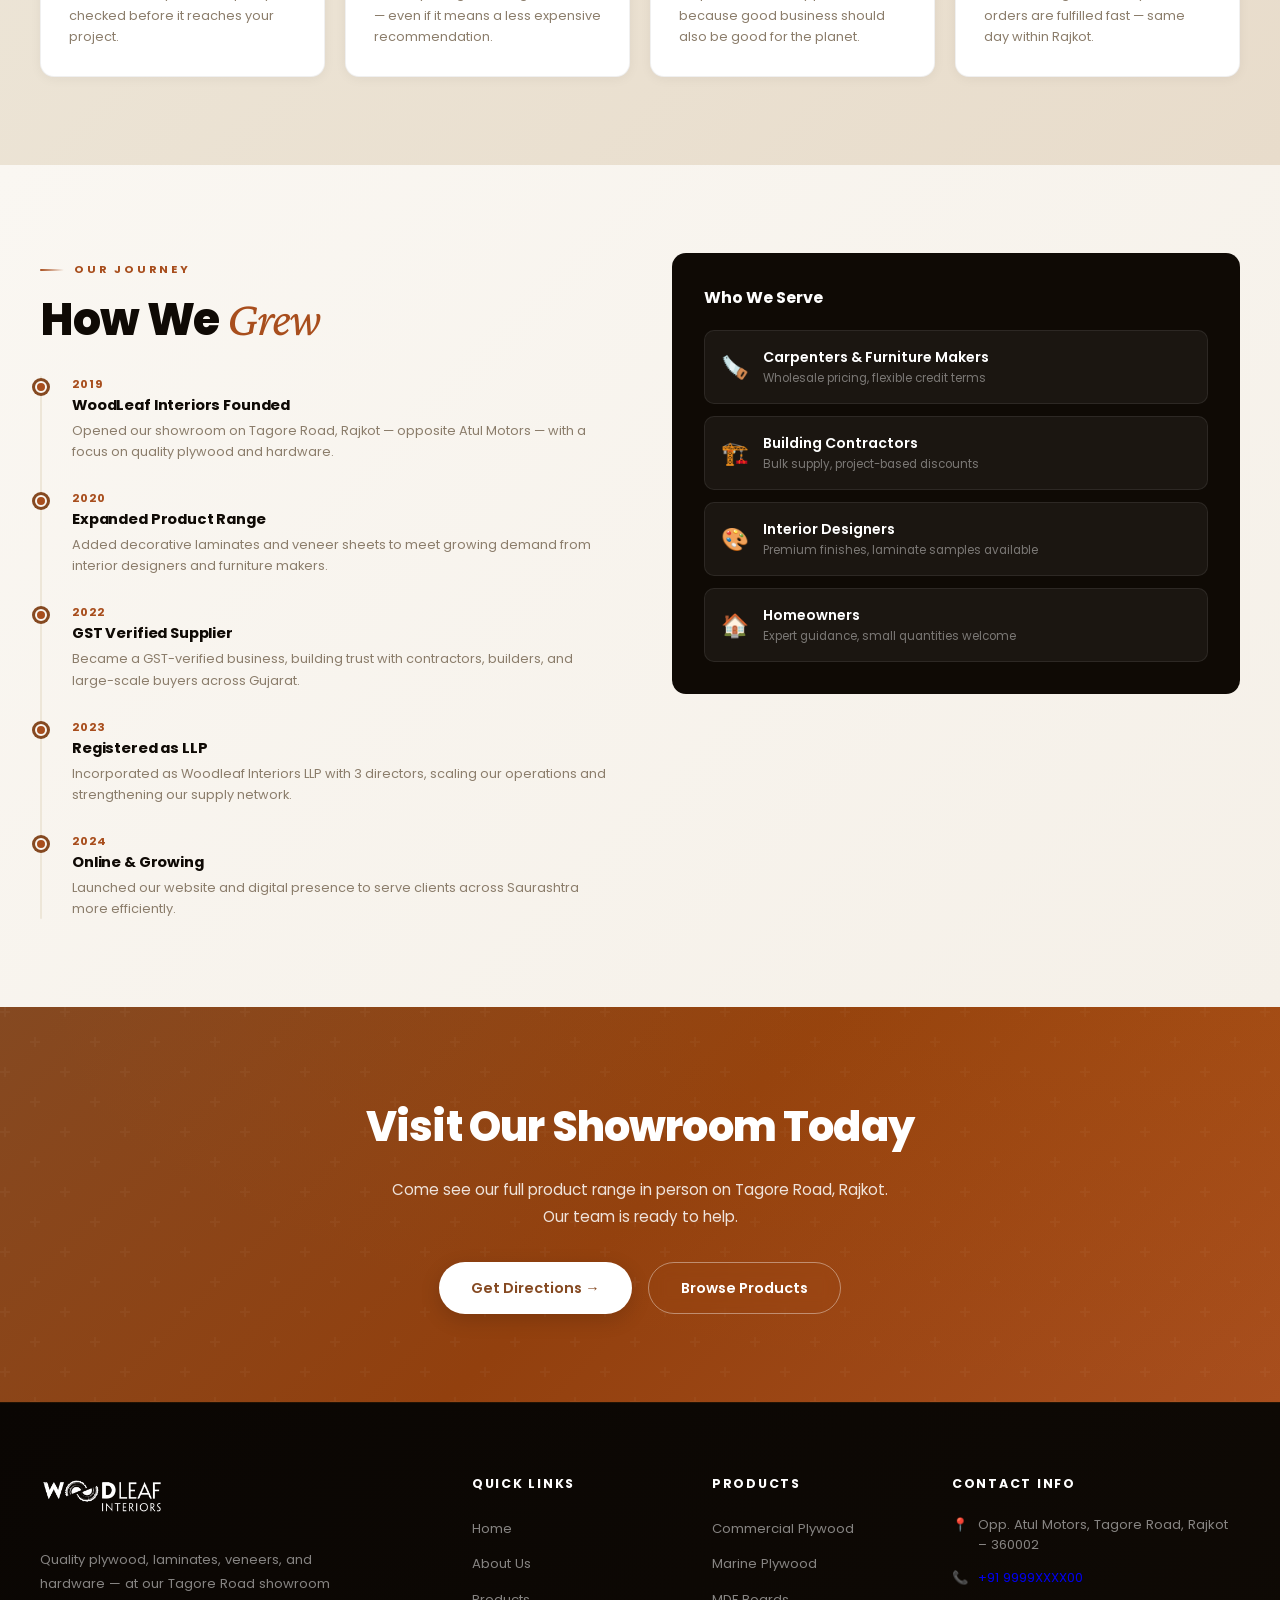
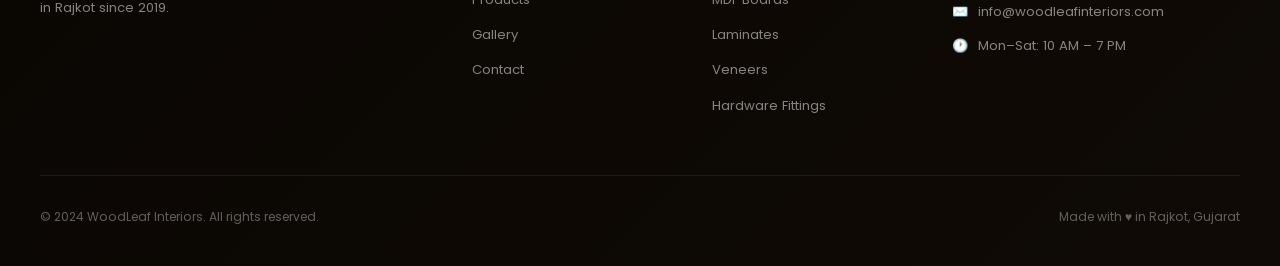
==== commit b2b9ae77: "Update contact phone number in about.html" ====
--- a/about.html
+++ b/about.html
@@ -428,7 +428,7 @@
       <div>
         <h4>Contact Info</h4>
         <div class="f-contact"><span class="ic">📍</span><span>Opp. Atul Motors, Tagore Road, Rajkot – 360002</span></div>
-        <div class="f-contact"><span class="ic">📞</span><a href="tel:+919876543210">+91 98765 43210</a></div>
+        <div class="f-contact"><span class="ic">📞</span><a href="tel:+919876543210">+91 9999XXXX00</a></div>
         <div class="f-contact"><span class="ic">✉️</span><span>info&#64;woodleafinteriors&#46;com</span></div>
         <div class="f-contact"><span class="ic">🕐</span><span>Mon–Sat: 10 AM – 7 PM</span></div>
       </div>
--- a/css/styles.css
+++ b/css/styles.css
@@ -1,6 +1,6 @@
 /* =============================================
-   WoodLeaf Interior — v2 Styles
-   Bulletproof responsive, zero overflow
+   WoodLeaf Interior — Premium v3 Styles
+   Ultra-responsive, premium design system
    ============================================= */
 @import url('https://fonts.googleapis.com/css2?family=Poppins:wght@300;400;500;600;700;800;900&family=Crimson+Pro:ital,wght@0,400;0,600;1,400&display=swap');
 
@@ -18,32 +18,40 @@
 
 body {
   font-family: 'Poppins', sans-serif;
-  background: #faf7f2;
+  background: linear-gradient(135deg, #faf7f2 0%, #f5f0e8 100%);
   color: #2c1e0f;
   overflow-x: hidden;
   width: 100%;
   position: relative;
+  -webkit-font-smoothing: antialiased;
+  -moz-osx-font-smoothing: grayscale;
 }
 
 img { max-width: 100%; height: auto; display: block; }
 a { text-decoration: none; }
-button { cursor: pointer; font-family: inherit; }
+button { cursor: pointer; font-family: inherit; border: none; }
 
 /* ---- CSS VARIABLES ---- */
 :root {
-  --dark:        #1a1208;
-  --brown:       #b45309;
+  --dark:        #0f0a05;
+  --brown:       #a84e1d;
   --brown-lt:    #d97706;
+  --brown-dk:    #854921;
   --cream:       #faf7f2;
-  --cream-dk:    #f0ebe0;
+  --cream-dk:    #ede6d8;
   --white:       #ffffff;
-  --muted:       #7c6e5a;
+  --muted:       #8b7d6b;
   --text:        #2c1e0f;
-  --shadow:      0 4px 24px rgba(26,18,8,.12);
-  --shadow-lg:   0 12px 48px rgba(26,18,8,.18);
-  --r:           8px;
-  --r-lg:        14px;
+  --text-light:  #4a3f2f;
+  --shadow:      0 8px 32px rgba(26,18,8,.14);
+  --shadow-lg:   0 16px 56px rgba(26,18,8,.22);
+  --shadow-xl:   0 24px 64px rgba(26,18,8,.28);
+  --shadow-sm:   0 2px 8px rgba(26,18,8,.08);
+  --r:           10px;
+  --r-lg:        16px;
+  --r-xl:        20px;
   --nav-h:       68px;
+  --transition:  all .3s cubic-bezier(0.23, 1, 0.320, 1);
 }
 
 /* ---- CONTAINER ---- */
@@ -60,11 +68,15 @@
 .nav {
   position: fixed; top: 0; left: 0;
   width: 100%; z-index: 9999;
-  background: rgba(26,18,8,.97);
-  border-bottom: 1px solid rgba(217,119,6,.18);
-  transition: box-shadow .3s;
-}
-.nav.scrolled { box-shadow: 0 4px 28px rgba(0,0,0,.45); }
+  background: rgba(15,10,5,.96);
+  border-bottom: 1px solid rgba(217,119,6,.12);
+  transition: all .4s ease, box-shadow .4s ease;
+  backdrop-filter: blur(16px);
+}
+.nav.scrolled { 
+  box-shadow: 0 8px 40px rgba(0,0,0,.5); 
+  background: rgba(15,10,5,.98);
+}
 
 .nav__inner {
   height: var(--nav-h);
@@ -76,12 +88,13 @@
 .nav__logo {
   display: flex; align-items: center;
   flex-shrink: 0; line-height: 0;
+  transition: var(--transition);
 }
 .nav__logo img {
   height: 42px; width: auto; display: block; object-fit: contain;
-  transition: opacity .25s;
-}
-.nav__logo:hover img { opacity: .85; }
+  transition: opacity .4s ease, filter .4s ease;
+}
+.nav__logo:hover img { opacity: .9; filter: drop-shadow(0 4px 12px rgba(217,119,6,.35)); }
 
 /* Footer logo */
 .footer-logo { display: inline-flex; line-height: 0; margin-bottom: .9rem; }
@@ -89,62 +102,94 @@
 
 /* Desktop links */
 .nav__links {
-  display: flex; align-items: center; gap: .15rem;
+  display: flex; align-items: center; gap: .25rem;
   list-style: none;
 }
 .nav__links a {
-  display: block; padding: .45rem .9rem;
-  color: rgba(255,255,255,.8); font-size: .85rem; font-weight: 500;
-  border-radius: 6px; transition: color .2s, background .2s;
+  display: block; padding: .5rem 1rem;
+  color: rgba(255,255,255,.75); font-size: .85rem; font-weight: 500;
+  border-radius: 8px; transition: var(--transition);
+  position: relative;
+}
+.nav__links a::after {
+  content: '';
+  position: absolute;
+  bottom: 8px;
+  left: 50%;
+  width: 0;
+  height: 2px;
+  background: var(--brown-lt);
+  transform: translateX(-50%);
+  transition: width .3s ease;
 }
 .nav__links a:hover,
-.nav__links a.active { color: #fff; background: rgba(255,255,255,.07); }
+.nav__links a.active { 
+  color: #fff; 
+  background: rgba(255,255,255,.05);
+}
+.nav__links a:hover::after,
+.nav__links a.active::after { width: 20px; }
 
 .nav__cta {
-  background: linear-gradient(135deg,var(--brown),var(--brown-lt)) !important;
+  background: linear-gradient(135deg, var(--brown-dk), var(--brown-lt)) !important;
   color: #fff !important; border-radius: 100px !important;
-  padding: .45rem 1.1rem !important;
-}
-.nav__cta:hover { opacity: .9; transform: translateY(-1px); }
+  padding: .5rem 1.2rem !important;
+  box-shadow: 0 4px 16px rgba(180,83,9,.28) !important;
+  font-weight: 600 !important;
+}
+.nav__cta:hover { 
+  opacity: .95; 
+  transform: translateY(-2px);
+  box-shadow: 0 8px 28px rgba(180,83,9,.4) !important;
+}
 
 /* Hamburger */
 .nav__burger {
   display: none; flex-direction: column; gap: 5px;
   background: none; border: none; padding: 6px; z-index: 10001;
+  transition: var(--transition);
 }
 .nav__burger span {
-  display: block; width: 24px; height: 2px;
-  background: #fff; border-radius: 2px; transition: all .3s;
-}
-.nav__burger.open span:nth-child(1) { transform: rotate(45deg) translate(5px,5px); }
+  display: block; width: 24px; height: 2.5px;
+  background: #fff; border-radius: 2px; transition: all .4s ease;
+}
+.nav__burger.open span:nth-child(1) { transform: rotate(45deg) translate(6px,6px); }
 .nav__burger.open span:nth-child(2) { opacity: 0; transform: scaleX(0); }
-.nav__burger.open span:nth-child(3) { transform: rotate(-45deg) translate(5px,-5px); }
+.nav__burger.open span:nth-child(3) { transform: rotate(-45deg) translate(6px,-6px); }
 
 /* Mobile drawer */
 .nav__drawer {
   display: none;
   position: fixed; top: var(--nav-h); left: 0;
   width: 100%; height: calc(100dvh - var(--nav-h));
-  background: rgba(20,13,4,.98);
+  background: linear-gradient(135deg, rgba(15,10,5,.98), rgba(10,6,2,.98));
   flex-direction: column; padding: 2rem 1.5rem;
   gap: .25rem; overflow-y: auto; z-index: 9998;
+  backdrop-filter: blur(12px);
 }
 .nav__drawer.open { display: flex; }
 .nav__drawer a {
-  display: block; padding: .9rem 1rem;
-  color: rgba(255,255,255,.85); font-size: 1rem; font-weight: 500;
-  border-radius: 8px; border-bottom: 1px solid rgba(255,255,255,.06);
-  transition: background .2s, color .2s;
+  display: block; padding: 1rem 1rem;
+  color: rgba(255,255,255,.8); font-size: 1rem; font-weight: 500;
+  border-radius: 10px; border-bottom: 1px solid rgba(255,255,255,.05);
+  transition: var(--transition);
 }
 .nav__drawer a:last-child { border-bottom: none; }
-.nav__drawer a:hover, .nav__drawer a.active { background: rgba(255,255,255,.07); color: #fff; }
+.nav__drawer a:hover, .nav__drawer a.active { 
+  background: rgba(217,119,6,.15); 
+  color: #fff;
+  padding-left: 1.3rem;
+}
 .nav__drawer .drawer-logo { display: inline-flex; line-height: 0; margin-bottom: 1.5rem; padding-bottom: 1.5rem; border-bottom: 1px solid rgba(255,255,255,.08); }
 .nav__drawer .drawer-logo img { height: 38px; width: auto; object-fit: contain; filter: brightness(0) invert(1); }
 .nav__drawer .drawer-cta {
-  margin-top: 1rem;
-  background: linear-gradient(135deg,var(--brown),var(--brown-lt));
+  margin-top: 1.5rem;
+  background: linear-gradient(135deg, var(--brown-dk), var(--brown-lt));
   color: #fff !important; text-align: center;
   border-radius: 100px; border: none !important;
+  padding: .65rem 1.5rem !important;
+  font-weight: 600 !important;
+  box-shadow: 0 4px 16px rgba(180,83,9,.28) !important;
 }
 
 /* ============================================================
@@ -152,68 +197,99 @@
    ============================================================ */
 .btn {
   display: inline-flex; align-items: center; gap: 8px;
-  padding: .8rem 1.75rem; border-radius: 100px;
+  padding: .9rem 2rem; border-radius: 100px;
   font-weight: 600; font-size: .9rem; border: none;
-  transition: transform .25s, box-shadow .25s, opacity .25s;
+  transition: var(--transition);
   white-space: nowrap;
-}
-.btn:hover { transform: translateY(-2px); }
+  position: relative;
+  overflow: hidden;
+}
+.btn::before {
+  content: '';
+  position: absolute;
+  top: 0;
+  left: -100%;
+  width: 100%;
+  height: 100%;
+  background: rgba(255,255,255,.15);
+  transition: left .4s ease;
+  z-index: -1;
+}
+.btn:hover::before { left: 100%; }
+.btn:hover { transform: translateY(-3px); }
 
 .btn-primary {
-  background: linear-gradient(135deg,var(--brown),var(--brown-lt));
-  color: #fff; box-shadow: 0 4px 18px rgba(180,83,9,.35);
-}
-.btn-primary:hover { box-shadow: 0 8px 28px rgba(180,83,9,.45); }
+  background: linear-gradient(135deg, var(--brown-dk), var(--brown-lt));
+  color: #fff; 
+  box-shadow: 0 6px 24px rgba(180,83,9,.38);
+}
+.btn-primary:hover { 
+  box-shadow: 0 12px 40px rgba(180,83,9,.52);
+  box-shadow: 0 12px 40px rgba(180,83,9,.52);
+}
 
 .btn-outline {
   background: transparent;
-  border: 1.5px solid rgba(255,255,255,.35) !important;
+  border: 1.5px solid rgba(255,255,255,.4) !important;
   color: #fff;
-}
-.btn-outline:hover { background: rgba(255,255,255,.1); }
+  backdrop-filter: blur(8px);
+}
+.btn-outline:hover { 
+  background: rgba(255,255,255,.1); 
+  border-color: rgba(255,255,255,.6) !important;
+}
 
 .btn-white {
-  background: #fff; color: var(--brown);
-}
-.btn-white:hover { box-shadow: 0 8px 28px rgba(0,0,0,.2); }
+  background: #fff; 
+  color: var(--brown-dk);
+  box-shadow: 0 6px 20px rgba(0,0,0,.15);
+}
+.btn-white:hover { 
+  box-shadow: 0 12px 36px rgba(0,0,0,.25);
+}
 
 .btn-dark {
-  background: var(--dark); color: #fff;
+  background: var(--dark); 
+  color: #fff;
+  box-shadow: 0 6px 20px rgba(0,0,0,.3);
 }
 
 /* ============================================================
    SECTION HELPERS
    ============================================================ */
-.section { padding: 5rem 0; }
-.section--dark  { background: var(--dark); }
-.section--cream { background: var(--cream); }
-.section--cdk   { background: var(--cream-dk); }
+.section { padding: 5.5rem 0; }
+.section--dark  { background: linear-gradient(135deg, var(--dark) 0%, #1a1208 100%); }
+.section--cream { background: linear-gradient(135deg, var(--cream) 0%, #f5f0e8 100%); }
+.section--cdk   { background: linear-gradient(135deg, var(--cream-dk) 0%, #e8dccb 100%); }
 
 .label {
-  display: inline-flex; align-items: center; gap: 8px;
-  color: var(--brown); font-size: .72rem; font-weight: 700;
-  letter-spacing: .2em; text-transform: uppercase; margin-bottom: .6rem;
+  display: inline-flex; align-items: center; gap: 10px;
+  color: var(--brown); font-size: .7rem; font-weight: 700;
+  letter-spacing: .25em; text-transform: uppercase; margin-bottom: .8rem;
+  position: relative;
 }
 .label::before {
-  content: ''; width: 18px; height: 2px; background: var(--brown); border-radius: 2px;
+  content: ''; width: 24px; height: 2.5px; 
+  background: linear-gradient(90deg, var(--brown), transparent);
+  border-radius: 2px;
 }
 .label--lt { color: var(--brown-lt); }
-.label--lt::before { background: var(--brown-lt); }
+.label--lt::before { background: linear-gradient(90deg, var(--brown-lt), transparent); }
 
 .heading {
-  font-size: clamp(1.7rem,3vw,2.6rem);
+  font-size: clamp(1.8rem, 3.5vw, 2.8rem);
   font-weight: 800; color: var(--dark);
-  line-height: 1.15; letter-spacing: -.02em;
-}
-.heading em { font-style: italic; color: var(--brown); font-family: 'Crimson Pro',serif; font-weight: 400; }
+  line-height: 1.15; letter-spacing: -.025em;
+}
+.heading em { font-style: italic; color: var(--brown); font-family: 'Crimson Pro', serif; font-weight: 400; font-size: 1.1em; }
 .heading--white { color: #fff; }
 .heading--white em { color: var(--brown-lt); }
 
 .sub {
-  color: var(--muted); font-size: .95rem; line-height: 1.75;
-  margin-top: .65rem; max-width: 580px;
-}
-.sub--lt { color: rgba(255,255,255,.6); }
+  color: var(--muted); font-size: .95rem; line-height: 1.85;
+  margin-top: .8rem; max-width: 580px;
+  font-weight: 400;
+}
 
 /* ============================================================
    HERO
@@ -227,8 +303,14 @@
 .hero__bg {
   position: absolute; inset: 0;
   background:
-    linear-gradient(135deg,rgba(20,12,4,.93) 0%,rgba(20,12,4,.72) 55%,rgba(20,12,4,.55) 100%),
+    linear-gradient(135deg, rgba(15,10,5,.94) 0%, rgba(15,10,5,.75) 50%, rgba(15,10,5,.6) 100%),
     url('https://images.unsplash.com/photo-1558618666-fcd25c85cd64?w=1600&q=80') center/cover no-repeat;
+  animation: zoomIn 1.4s ease-out;
+}
+
+@keyframes zoomIn {
+  from { transform: scale(1.05); opacity: 0; }
+  to { transform: scale(1); opacity: 1; }
 }
 
 .hero__content {
@@ -238,53 +320,77 @@
 }
 
 .hero__badge {
-  display: inline-flex; align-items: center; gap: 8px;
-  background: rgba(217,119,6,.15); border: 1px solid rgba(217,119,6,.3);
-  color: var(--brown-lt); font-size: .7rem; font-weight: 700;
-  letter-spacing: .18em; text-transform: uppercase;
-  padding: .38rem 1rem; border-radius: 100px;
-  margin-bottom: 1.25rem;
-  animation: fadeUp .7s ease both;
-}
-.hero__badge::before { content:''; width:6px; height:6px; background:var(--brown-lt); border-radius:50%; }
+  display: inline-flex; align-items: center; gap: 10px;
+  background: rgba(217,119,6,.18); 
+  border: 1.5px solid rgba(217,119,6,.4);
+  color: var(--brown-lt); font-size: .72rem; font-weight: 700;
+  letter-spacing: .2em; text-transform: uppercase;
+  padding: .45rem 1.15rem; border-radius: 100px;
+  margin-bottom: 1.5rem;
+  animation: fadeUp .8s ease both;
+  backdrop-filter: blur(12px);
+  box-shadow: 0 4px 16px rgba(217,119,6,.15);
+}
+.hero__badge::before { 
+  content:''; width: 8px; height: 8px; 
+  background: var(--brown-lt); border-radius: 50%;
+  animation: pulse 2s ease-in-out infinite;
+}
+
+@keyframes pulse {
+  0%, 100% { opacity: 1; }
+  50% { opacity: .5; }
+}
 
 .hero__title {
-  font-size: clamp(2.2rem,5.5vw,4.2rem);
+  font-size: clamp(2.4rem, 6vw, 4.4rem);
   font-weight: 800; color: #fff;
-  line-height: 1.1; letter-spacing: -.025em;
-  max-width: 680px;
-  animation: fadeUp .7s .08s ease both;
-}
-.hero__title em { font-style: italic; color: var(--brown-lt); font-family: 'Crimson Pro',serif; font-weight: 400; }
+  line-height: 1.08; letter-spacing: -.03em;
+  max-width: 700px;
+  animation: fadeUp .9s .1s ease both;
+}
+.hero__title em { 
+  font-style: italic; color: var(--brown-lt); 
+  font-family: 'Crimson Pro', serif; font-weight: 400; 
+  font-size: 1.15em;
+}
 
 .hero__sub {
-  font-size: clamp(.9rem,1.5vw,1.05rem);
-  color: rgba(255,255,255,.72); max-width: 520px;
-  line-height: 1.75; margin: 1.25rem 0 2rem;
-  animation: fadeUp .7s .16s ease both;
+  font-size: clamp(.95rem, 1.6vw, 1.08rem);
+  color: rgba(255,255,255,.75); max-width: 540px;
+  line-height: 1.8; margin: 1.5rem 0 2.25rem;
+  animation: fadeUp .9s .2s ease both;
+  font-weight: 400;
 }
 
 .hero__btns {
-  display: flex; flex-wrap: wrap; gap: .75rem;
-  animation: fadeUp .7s .24s ease both;
+  display: flex; flex-wrap: wrap; gap: 1rem;
+  animation: fadeUp .9s .3s ease both;
 }
 
 .hero__stats {
-  display: flex; flex-wrap: wrap; gap: 2rem;
-  margin-top: 3.5rem; padding-top: 2rem;
-  border-top: 1px solid rgba(255,255,255,.1);
-  animation: fadeUp .7s .32s ease both;
-}
-.stat__num { font-size: 1.9rem; font-weight: 800; color: #fff; line-height: 1; }
+  display: flex; flex-wrap: wrap; gap: 3rem;
+  margin-top: 4rem; padding-top: 2.5rem;
+  border-top: 1px solid rgba(255,255,255,.08);
+  animation: fadeUp .9s .4s ease both;
+}
+.stat__num { 
+  font-size: 2.2rem; font-weight: 900; color: #fff; 
+  line-height: 1; letter-spacing: -.02em;
+}
 .stat__num span { color: var(--brown-lt); }
-.stat__lbl { font-size: .72rem; color: rgba(255,255,255,.45); text-transform: uppercase; letter-spacing: .08em; margin-top: 2px; font-weight: 500; }
+.stat__lbl { 
+  font-size: .7rem; color: rgba(255,255,255,.5); 
+  text-transform: uppercase; letter-spacing: .12em; 
+  margin-top: 6px; font-weight: 500;
+}
 
 /* ============================================================
    ABOUT PREVIEW
    ============================================================ */
 .about-grid {
   display: grid; grid-template-columns: 1fr 1fr;
-  gap: 4rem; align-items: center;
+  gap: 4.5rem; align-items: center;
 }
 
 .about-img-wrap { position: relative; }
@@ -292,119 +398,237 @@
   width: 100%; aspect-ratio: 4/3; border-radius: var(--r-lg);
   object-fit: cover;
   background: url('https://images.unsplash.com/photo-1600585154340-be6161a56a0c?w=800&q=80') center/cover;
-}
+  box-shadow: 0 16px 48px rgba(26,18,8,.24);
+  transition: var(--transition);
+}
+.about-grid .reveal:hover .about-img {
+  transform: translateY(-8px);
+  box-shadow: 0 24px 64px rgba(26,18,8,.32);
+}
+
 .about-badge {
-  position: absolute; bottom: -18px; right: -18px;
-  background: linear-gradient(135deg,var(--brown),var(--brown-lt));
-  color: #fff; padding: 1.25rem 1.5rem;
+  position: absolute; bottom: -20px; right: -20px;
+  background: linear-gradient(135deg, var(--brown-dk), var(--brown-lt));
+  color: #fff; padding: 1.4rem 1.7rem;
   border-radius: var(--r-lg); text-align: center;
-  box-shadow: var(--shadow-lg);
-}
-.about-badge .n { font-size: 2.2rem; font-weight: 800; line-height: 1; }
-.about-badge .l { font-size: .68rem; font-weight: 600; text-transform: uppercase; letter-spacing: .1em; opacity: .9; }
+  box-shadow: 0 12px 40px rgba(180,83,9,.35);
+  border: 2px solid rgba(255,255,255,.1);
+  animation: float 3s ease-in-out infinite;
+}
+.about-badge .n { 
+  font-size: 2.4rem; font-weight: 900; 
+  line-height: 1; letter-spacing: -.02em;
+}
+.about-badge .l { 
+  font-size: .68rem; font-weight: 600; 
+  text-transform: uppercase; letter-spacing: .12em; 
+  opacity: .95; margin-top: 6px;
+}
+
+@keyframes float {
+  0%, 100% { transform: translateY(0); }
+  50% { transform: translateY(-12px); }
+}
 
 .about-feats {
   display: grid; grid-template-columns: 1fr 1fr;
-  gap: .75rem; margin-top: 1.75rem;
+  gap: 1rem; margin-top: 2.25rem;
 }
 .feat {
-  display: flex; align-items: flex-start; gap: 10px;
-  background: rgba(255,255,255,.05); border: 1px solid rgba(255,255,255,.08);
-  padding: .9rem; border-radius: var(--r);
+  display: flex; align-items: flex-start; gap: 12px;
+  background: rgba(255,255,255,.05); 
+  border: 1px solid rgba(255,255,255,.1);
+  padding: 1.15rem; border-radius: var(--r-lg);
+  transition: var(--transition);
+  backdrop-filter: blur(8px);
+}
+.feat:hover {
+  background: rgba(255,255,255,.08);
+  border-color: rgba(217,119,6,.3);
+  transform: translateY(-4px);
 }
 .feat__icon {
-  width: 34px; height: 34px; flex-shrink: 0;
-  background: rgba(217,119,6,.15); border-radius: 8px;
-  display: flex; align-items: center; justify-content: center; font-size: 16px;
-}
-.feat__title { font-size: .82rem; font-weight: 600; color: #fff; }
-.feat__desc  { font-size: .72rem; color: rgba(255,255,255,.4); margin-top: 2px; }
+  width: 40px; height: 40px; flex-shrink: 0;
+  background: linear-gradient(135deg, rgba(217,119,6,.2), rgba(217,119,6,.08));
+  border-radius: 10px;
+  display: flex; align-items: center; justify-content: center; 
+  font-size: 18px; border: 1px solid rgba(217,119,6,.2);
+}
+.feat__title { 
+  font-size: .85rem; font-weight: 700; 
+  color: #fff; letter-spacing: -.01em;
+}
+.feat__desc  { 
+  font-size: .75rem; color: rgba(255,255,255,.45); 
+  margin-top: 3px; font-weight: 400;
+}
 
 /* ============================================================
    PRODUCT CARDS
    ============================================================ */
 .products-grid {
   display: grid;
-  grid-template-columns: repeat(auto-fill,minmax(260px,1fr));
-  gap: 1.25rem; margin-top: 2.5rem;
+  grid-template-columns: repeat(auto-fill, minmax(270px, 1fr));
+  gap: 1.5rem; margin-top: 2.75rem;
 }
 
 .p-card {
   background: var(--white); border-radius: var(--r-lg);
-  overflow: hidden; box-shadow: 0 2px 12px rgba(26,18,8,.07);
-  transition: transform .3s, box-shadow .3s; display: block; color: var(--text);
-}
-.p-card:hover { transform: translateY(-6px); box-shadow: var(--shadow-lg); }
+  overflow: hidden; box-shadow: var(--shadow-sm);
+  transition: var(--transition); display: block; 
+  color: var(--text); border: 1px solid rgba(0,0,0,.04);
+  position: relative;
+}
+.p-card::after {
+  content: '';
+  position: absolute;
+  top: 0;
+  left: 0;
+  right: 0;
+  height: 3px;
+  background: linear-gradient(90deg, var(--brown-dk), var(--brown-lt));
+  transform: scaleX(0);
+  transform-origin: left;
+  transition: transform .4s ease;
+  z-index: 2;
+}
+.p-card:hover {
+  transform: translateY(-10px);
+  box-shadow: var(--shadow-lg);
+  border-color: rgba(217,119,6,.15);
+}
+.p-card:hover::after { transform: scaleX(1); }
 
 .p-card__img {
   aspect-ratio: 4/3; overflow: hidden; position: relative;
   background: var(--cream-dk);
 }
-.p-card__img img { width: 100%; height: 100%; object-fit: cover; transition: transform .5s; }
-.p-card:hover .p-card__img img { transform: scale(1.07); }
+.p-card__img img { 
+  width: 100%; height: 100%; object-fit: cover; 
+  transition: transform .6s cubic-bezier(0.23, 1, 0.320, 1);
+}
+.p-card:hover .p-card__img img { transform: scale(1.1) rotate(1deg); }
 
 .p-card__tag {
-  position: absolute; top: 10px; left: 10px;
-  background: rgba(20,12,4,.75); color: #fff;
-  font-size: .6rem; font-weight: 700; letter-spacing: .12em; text-transform: uppercase;
-  padding: 3px 9px; border-radius: 100px;
-}
-
-.p-card__body { padding: 1.1rem; }
-.p-card__name { font-size: .95rem; font-weight: 700; color: var(--dark); margin-bottom: .35rem; }
-.p-card__desc { font-size: .8rem; color: var(--muted); line-height: 1.65; }
+  position: absolute; top: 12px; left: 12px;
+  background: rgba(15,10,5,.82); color: #fff;
+  font-size: .65rem; font-weight: 700; 
+  letter-spacing: .14em; text-transform: uppercase;
+  padding: 4px 11px; border-radius: 100px;
+  z-index: 1;
+  backdrop-filter: blur(8px);
+  border: 1px solid rgba(255,255,255,.1);
+}
+
+.p-card__body { padding: 1.35rem; }
+.p-card__name { 
+  font-size: .98rem; font-weight: 700; 
+  color: var(--dark); margin-bottom: .4rem;
+  letter-spacing: -.01em;
+}
+.p-card__desc { 
+  font-size: .8rem; color: var(--muted); 
+  line-height: 1.7; font-weight: 400;
+}
 .p-card__arrow {
-  display: inline-flex; align-items: center; gap: 6px;
-  color: var(--brown); font-size: .78rem; font-weight: 600;
-  margin-top: .7rem; transition: gap .2s;
-}
-.p-card:hover .p-card__arrow { gap: 10px; }
-
-.badge-row { display: flex; gap: .4rem; flex-wrap: wrap; margin-top: .6rem; }
+  display: inline-flex; align-items: center; gap: 8px;
+  color: var(--brown); font-size: .8rem; font-weight: 600;
+  margin-top: .9rem; transition: var(--transition);
+}
+.p-card:hover .p-card__arrow { 
+  gap: 12px; 
+  color: var(--brown-lt);
+}
+
+.badge-row { display: flex; gap: .5rem; flex-wrap: wrap; margin-top: .75rem; }
 .badge {
-  background: var(--cream-dk); font-size: .65rem; padding: 2px 9px;
-  border-radius: 100px; font-weight: 600; color: var(--muted);
+  background: linear-gradient(135deg, var(--cream-dk), #e8dccb);
+  font-size: .65rem; padding: 3px 10px;
+  border-radius: 100px; font-weight: 600; 
+  color: var(--muted); border: 1px solid rgba(0,0,0,.06);
 }
 
 /* ============================================================
    WHY US CARDS
    ============================================================ */
 .why-grid {
-  display: grid; grid-template-columns: repeat(auto-fill,minmax(270px,1fr));
-  gap: 1.25rem; margin-top: 2.5rem;
+  display: grid; grid-template-columns: repeat(auto-fill, minmax(280px, 1fr));
+  gap: 1.5rem; margin-top: 2.75rem;
 }
 .why-card {
-  background: var(--white); padding: 1.75rem;
-  border-radius: var(--r-lg); border: 1px solid rgba(0,0,0,.06);
-  position: relative; overflow: hidden; transition: transform .3s, box-shadow .3s;
+  background: var(--white); padding: 2rem;
+  border-radius: var(--r-lg); 
+  border: 1.5px solid rgba(0,0,0,.05);
+  position: relative; overflow: hidden; 
+  transition: var(--transition);
+  box-shadow: var(--shadow-sm);
 }
 .why-card::before {
   content: ''; position: absolute; top: 0; left: 0; right: 0; height: 3px;
-  background: linear-gradient(90deg,var(--brown),var(--brown-lt));
-  transform: scaleX(0); transform-origin: left; transition: transform .3s;
-}
-.why-card:hover { transform: translateY(-4px); box-shadow: var(--shadow); }
+  background: linear-gradient(90deg, var(--brown-dk), var(--brown-lt));
+  transform: scaleX(0); transform-origin: left; transition: transform .4s ease;
+}
+.why-card::after {
+  content: '';
+  position: absolute;
+  bottom: 0;
+  right: 0;
+  width: 80px;
+  height: 80px;
+  background: radial-gradient(circle, rgba(217,119,6,.08) 0%, transparent 70%);
+  z-index: 0;
+  transition: var(--transition);
+}
+.why-card:hover { 
+  transform: translateY(-8px); 
+  box-shadow: var(--shadow-lg);
+  border-color: rgba(217,119,6,.15);
+}
 .why-card:hover::before { transform: scaleX(1); }
-.why-icon { font-size: 2rem; margin-bottom: .65rem; }
-.why-title { font-size: .95rem; font-weight: 700; color: var(--dark); }
-.why-desc  { font-size: .8rem; color: var(--muted); line-height: 1.7; margin-top: .35rem; }
+.why-card:hover::after {
+  width: 120px;
+  height: 120px;
+}
+.why-icon { 
+  font-size: 2.2rem; margin-bottom: .8rem; 
+  position: relative; z-index: 1;
+  transition: var(--transition);
+}
+.why-card:hover .why-icon { transform: scale(1.15); }
+.why-title { 
+  font-size: .98rem; font-weight: 700; 
+  color: var(--dark); position: relative; z-index: 1;
+  letter-spacing: -.01em;
+}
+.why-desc  { 
+  font-size: .8rem; color: var(--muted); 
+  line-height: 1.75; margin-top: .5rem; 
+  position: relative; z-index: 1;
+}
 
 /* ============================================================
    TESTIMONIALS (auto scroll)
    ============================================================ */
 .testi-wrap {
-  overflow: hidden; position: relative; margin-top: 2.5rem;
+  overflow: hidden; position: relative; margin-top: 2.75rem;
 }
 .testi-wrap::before,
 .testi-wrap::after {
-  content: ''; position: absolute; top: 0; bottom: 0; width: 80px; z-index: 2; pointer-events: none;
-}
-.testi-wrap::before { left: 0; background: linear-gradient(90deg,var(--dark),transparent); }
-.testi-wrap::after  { right: 0; background: linear-gradient(-90deg,var(--dark),transparent); }
+  content: ''; position: absolute; top: 0; bottom: 0; 
+  width: 100px; z-index: 3; pointer-events: none;
+}
+.testi-wrap::before { 
+  left: 0; 
+  background: linear-gradient(90deg, var(--dark), transparent);
+}
+.testi-wrap::after  { 
+  right: 0; 
+  background: linear-gradient(-90deg, var(--dark), transparent);
+}
 
 .testi-track {
-  display: flex; gap: 1.25rem;
-  animation: marquee 36s linear infinite;
+  display: flex; gap: 1.5rem;
+  animation: marquee 40s linear infinite;
   width: max-content;
 }
 .testi-track:hover { animation-play-state: paused; }
@@ -415,194 +639,440 @@
 }
 
 .testi-card {
-  flex-shrink: 0; width: 300px;
+  flex-shrink: 0; width: 320px;
   background: rgba(255,255,255,.05);
-  border: 1px solid rgba(255,255,255,.08);
-  padding: 1.5rem; border-radius: var(--r-lg);
-}
-.testi-stars { color: var(--brown-lt); font-size: .85rem; margin-bottom: .65rem; }
-.testi-text  { font-size: .95rem; color: rgba(255,255,255,.75); line-height: 1.7; font-family: 'Crimson Pro',serif; font-style: italic; }
-.testi-author { display: flex; align-items: center; gap: 10px; margin-top: 1.1rem; }
+  border: 1px solid rgba(255,255,255,.1);
+  padding: 1.75rem; border-radius: var(--r-lg);
+  transition: var(--transition);
+  backdrop-filter: blur(10px);
+  position: relative;
+  overflow: hidden;
+}
+.testi-card::before {
+  content: '"';
+  position: absolute;
+  top: 10px;
+  right: 15px;
+  font-size: 3rem;
+  color: rgba(217,119,6,.15);
+  font-family: 'Crimson Pro', serif;
+}
+.testi-card:hover {
+  background: rgba(255,255,255,.08);
+  border-color: rgba(217,119,6,.25);
+  transform: translateY(-6px);
+}
+.testi-stars { 
+  color: var(--brown-lt); font-size: .9rem; 
+  margin-bottom: .8rem; letter-spacing: 2px;
+}
+.testi-text  { 
+  font-size: .95rem; color: rgba(255,255,255,.78); 
+  line-height: 1.8; font-family: 'Crimson Pro', serif; 
+  font-style: italic; position: relative; z-index: 1;
+}
+.testi-author { 
+  display: flex; align-items: center; gap: 12px; 
+  margin-top: 1.3rem;
+}
 .testi-avatar {
-  width: 38px; height: 38px; border-radius: 50%; flex-shrink: 0;
-  background: linear-gradient(135deg,var(--brown),var(--brown-lt));
+  width: 42px; height: 42px; border-radius: 50%; 
+  flex-shrink: 0;
+  background: linear-gradient(135deg, var(--brown-dk), var(--brown-lt));
   display: flex; align-items: center; justify-content: center;
-  font-weight: 700; color: #fff; font-size: .8rem;
-}
-.testi-name { font-size: .82rem; font-weight: 600; color: #fff; }
-.testi-role { font-size: .72rem; color: rgba(255,255,255,.38); }
+  font-weight: 700; color: #fff; font-size: .85rem;
+  box-shadow: 0 4px 12px rgba(180,83,9,.3);
+}
+.testi-name { 
+  font-size: .85rem; font-weight: 700; 
+  color: #fff; letter-spacing: -.01em;
+}
+.testi-role { 
+  font-size: .73rem; color: rgba(255,255,255,.45);
+  font-weight: 500;
+}
 
 /* ============================================================
    BRANDS
    ============================================================ */
 .brands-row {
   display: flex; align-items: center; justify-content: center;
-  flex-wrap: wrap; gap: .75rem; margin-top: 1.75rem;
+  flex-wrap: wrap; gap: 1rem; margin-top: 2rem;
 }
 .brand-pill {
-  background: var(--white); border: 1px solid rgba(0,0,0,.08);
-  padding: .65rem 1.5rem; border-radius: 100px;
+  background: var(--white); border: 1.5px solid rgba(0,0,0,.08);
+  padding: .7rem 1.65rem; border-radius: 100px;
   font-weight: 600; font-size: .82rem; color: var(--muted);
-  transition: all .2s;
-}
-.brand-pill:hover { border-color: var(--brown); color: var(--brown); transform: translateY(-2px); }
+  transition: var(--transition);
+  box-shadow: 0 2px 8px rgba(0,0,0,.04);
+}
+.brand-pill:hover { 
+  border-color: var(--brown); 
+  color: var(--brown); 
+  transform: translateY(-3px);
+  box-shadow: 0 6px 16px rgba(180,83,9,.18);
+}
 
 /* ============================================================
    CTA SECTION
    ============================================================ */
 .cta {
-  background: linear-gradient(135deg,var(--brown) 0%,#92400e 100%);
-  padding: 5rem 1.25rem; text-align: center; position: relative; overflow: hidden;
+  background: linear-gradient(135deg, var(--brown-dk) 0%, #92400e 50%, var(--brown) 100%);
+  padding: 5.5rem 1.25rem; text-align: center; position: relative; overflow: hidden;
 }
 .cta::before {
   content: '';
   position: absolute; inset: 0;
   background: url("data:image/svg+xml,%3Csvg width='60' height='60' viewBox='0 0 60 60' xmlns='http://www.w3.org/2000/svg'%3E%3Cg fill='%23fff' fill-opacity='0.04'%3E%3Cpath d='M36 34v-4h-2v4h-4v2h4v4h2v-4h4v-2h-4zM6 4V0H4v4H0v2h4v4h2V6h4V4H6z'/%3E%3C/g%3E%3C/svg%3E");
+  opacity: .8;
+}
+.cta::after {
+  content: '';
+  position: absolute;
+  inset: 0;
+  background: radial-gradient(ellipse at top right, rgba(217,119,6,.1) 0%, transparent 70%);
+  z-index: 0;
 }
 .cta__inner { position: relative; z-index: 1; }
-.cta h2 { font-size: clamp(1.6rem,3vw,2.4rem); font-weight: 800; color: #fff; }
-.cta p  { color: rgba(255,255,255,.82); font-size: .95rem; max-width: 480px; margin: .9rem auto 1.75rem; }
-.cta__btns { display: flex; flex-wrap: wrap; gap: .75rem; justify-content: center; }
+.cta h2 { 
+  font-size: clamp(1.8rem, 3.5vw, 2.6rem); 
+  font-weight: 800; color: #fff;
+  letter-spacing: -.02em;
+}
+.cta p  { 
+  color: rgba(255,255,255,.85); 
+  font-size: .95rem; max-width: 520px; 
+  margin: 1.1rem auto 2rem; 
+  line-height: 1.8;
+}
+.cta__btns { 
+  display: flex; flex-wrap: wrap; gap: 1rem; 
+  justify-content: center;
+}
 
 /* ============================================================
    PAGE HERO (inner pages)
    ============================================================ */
 .page-hero {
-  background: var(--dark); padding: calc(var(--nav-h) + 3rem) 1.25rem 3.5rem;
+  background: linear-gradient(135deg, var(--dark) 0%, #1a1208 100%);
+  padding: calc(var(--nav-h) + 3rem) 1.25rem 3.5rem;
   position: relative; overflow: hidden;
 }
 .page-hero::before {
   content: ''; position: absolute; inset: 0;
-  background: linear-gradient(135deg,rgba(180,83,9,.2),transparent 60%);
-}
-.page-hero__inner { position: relative; }
-.breadcrumb { display: flex; align-items: center; gap: 8px; font-size: .75rem; color: rgba(255,255,255,.38); margin-bottom: .9rem; flex-wrap: wrap; }
-.breadcrumb a { color: var(--brown-lt); }
-.breadcrumb span { color: rgba(255,255,255,.22); }
-.page-hero h1 { font-size: clamp(1.9rem,4vw,3.2rem); font-weight: 800; color: #fff; letter-spacing: -.02em; line-height: 1.1; }
-.page-hero p  { color: rgba(255,255,255,.6); font-size: 1rem; margin-top: .65rem; max-width: 540px; }
+  background: linear-gradient(135deg, rgba(217,119,6,.15), transparent 70%);
+}
+.page-hero::after {
+  content: '';
+  position: absolute;
+  top: -50%;
+  right: -20%;
+  width: 400px;
+  height: 400px;
+  background: radial-gradient(circle, rgba(217,119,6,.08) 0%, transparent 70%);
+}
+.page-hero__inner { position: relative; z-index: 1; }
+.breadcrumb { 
+  display: flex; align-items: center; gap: 8px; 
+  font-size: .75rem; color: rgba(255,255,255,.4); 
+  margin-bottom: 1.2rem; flex-wrap: wrap;
+}
+.breadcrumb a { color: var(--brown-lt); transition: color .2s; }
+.breadcrumb a:hover { color: #fff; }
+.breadcrumb span { color: rgba(255,255,255,.2); }
+.page-hero h1 { 
+  font-size: clamp(2rem, 4.5vw, 3.4rem); 
+  font-weight: 800; color: #fff; 
+  letter-spacing: -.03em; line-height: 1.08;
+}
+.page-hero p  { 
+  color: rgba(255,255,255,.65); 
+  font-size: 1rem; margin-top: .8rem; 
+  max-width: 580px; line-height: 1.8;
+}
 
 /* ============================================================
    ABOUT PAGE
    ============================================================ */
-.timeline { padding-left: 2rem; position: relative; margin-top: 1.75rem; }
-.timeline::before { content: ''; position: absolute; left: 0; top: 0; bottom: 0; width: 2px; background: var(--cream-dk); }
-.tl-item { position: relative; padding-bottom: 1.75rem; }
+.timeline { padding-left: 2.5rem; position: relative; margin-top: 2.25rem; }
+.timeline::before { 
+  content: ''; position: absolute; left: 0; top: 0; bottom: 0; 
+  width: 2.5px; background: linear-gradient(180deg, var(--brown-lt), var(--cream-dk));
+}
+.tl-item { position: relative; padding-bottom: 2.25rem; }
 .tl-item::before {
-  content: ''; position: absolute; left: -2rem; top: 4px;
-  width: 12px; height: 12px; border-radius: 50%;
-  background: var(--brown); border: 2px solid var(--cream); transform: translateX(-5px);
-}
-.tl-year { font-size: .7rem; font-weight: 700; color: var(--brown); text-transform: uppercase; letter-spacing: .1em; }
-.tl-title { font-size: .92rem; font-weight: 700; color: var(--dark); }
-.tl-desc { font-size: .8rem; color: var(--muted); margin-top: .2rem; line-height: 1.65; }
+  content: ''; position: absolute; left: -2.5rem; top: 4px;
+  width: 14px; height: 14px; border-radius: 50%;
+  background: var(--brown-lt);
+  border: 3px solid var(--cream);
+  transform: translateX(-4.25px);
+  box-shadow: 0 0 0 3px var(--brown-dk);
+  transition: var(--transition);
+}
+.tl-item:hover::before {
+  transform: translateX(-4.25px) scale(1.3);
+  box-shadow: 0 0 0 5px var(--brown-dk);
+}
+.tl-year { 
+  font-size: .72rem; font-weight: 700; color: var(--brown); 
+  text-transform: uppercase; letter-spacing: .15em;
+}
+.tl-title { 
+  font-size: .95rem; font-weight: 700; 
+  color: var(--dark); margin-top: .35rem;
+  letter-spacing: -.01em;
+}
+.tl-desc { 
+  font-size: .8rem; color: var(--muted);  
+  margin-top: .35rem; line-height: 1.7;
+}
 
 /* ============================================================
    PRODUCTS PAGE
    ============================================================ */
-.filter-bar { display: flex; align-items: center; gap: .5rem; flex-wrap: wrap; margin-bottom: 2.25rem; }
+.filter-bar { display: flex; align-items: center; gap: .6rem; flex-wrap: wrap; margin-bottom: 2.5rem; }
 .filter-btn {
-  padding: .45rem 1.1rem; border: 1px solid rgba(0,0,0,.14);
+  padding: .5rem 1.25rem; 
+  border: 1.5px solid rgba(0,0,0,.12);
   background: var(--white); border-radius: 100px;
-  font-size: .8rem; font-weight: 500; cursor: pointer;
-  transition: all .2s; color: var(--muted); font-family: 'Poppins',sans-serif;
-}
-.filter-btn.active, .filter-btn:hover { background: var(--brown); border-color: var(--brown); color: #fff; }
+  font-size: .8rem; font-weight: 600; cursor: pointer;
+  transition: var(--transition); color: var(--muted); 
+  font-family: 'Poppins', sans-serif;
+  box-shadow: 0 2px 6px rgba(0,0,0,.04);
+}
+.filter-btn.active, .filter-btn:hover { 
+  background: linear-gradient(135deg, var(--brown-dk), var(--brown-lt)); 
+  border-color: transparent; 
+  color: #fff;
+  box-shadow: 0 6px 20px rgba(180,83,9,.26);
+  transform: translateY(-2px);
+}
 
 /* ============================================================
    GALLERY PAGE
    ============================================================ */
-.gallery-masonry { columns: 3; column-gap: 1rem; margin-top: 2.5rem; }
-.g-item { break-inside: avoid; margin-bottom: 1rem; border-radius: 10px; overflow: hidden; position: relative; cursor: zoom-in; }
-.g-item img { width: 100%; display: block; transition: transform .5s; }
-.g-item:hover img { transform: scale(1.05); }
+.gallery-masonry { columns: 3; column-gap: 1.25rem; margin-top: 2.75rem; }
+.g-item { 
+  break-inside: avoid; margin-bottom: 1.25rem; 
+  border-radius: var(--r-lg); overflow: hidden; 
+  position: relative; cursor: zoom-in;
+  box-shadow: 0 6px 20px rgba(0,0,0,.1);
+  transition: var(--transition);
+}
+.g-item:hover {
+  transform: translateY(-8px);
+  box-shadow: 0 16px 40px rgba(0,0,0,.18);
+}
+.g-item img { 
+  width: 100%; display: block; 
+  transition: transform .6s cubic-bezier(0.23, 1, 0.320, 1);
+}
+.g-item:hover img { transform: scale(1.08); }
 .g-overlay {
   position: absolute; inset: 0;
-  background: linear-gradient(to top,rgba(20,12,4,.78) 0%,transparent 55%);
-  opacity: 0; transition: opacity .3s;
-  display: flex; align-items: flex-end; padding: 1rem;
+  background: linear-gradient(to top, rgba(15,10,5,.85) 0%, transparent 60%);
+  opacity: 0; transition: opacity .4s;
+  display: flex; align-items: flex-end; padding: 1.25rem;
+  z-index: 1;
 }
 .g-item:hover .g-overlay { opacity: 1; }
-.g-caption { color: #fff; font-size: .82rem; font-weight: 600; }
+.g-caption { color: #fff; font-size: .85rem; font-weight: 600; }
 
 /* lightbox */
 #lb {
   display: none; position: fixed; inset: 0;
-  background: rgba(0,0,0,.93); z-index: 99999;
+  background: rgba(0,0,0,.96); z-index: 99999;
   align-items: center; justify-content: center; cursor: zoom-out;
-}
-#lb.open { display: flex; }
-#lb img { max-width: 92vw; max-height: 88vh; border-radius: 8px; object-fit: contain; }
+  backdrop-filter: blur(4px);
+}
+#lb.open { display: flex; animation: fadeIn .3s ease; }
+#lb img { 
+  max-width: 92vw; max-height: 88vh; 
+  border-radius: var(--r-lg); object-fit: contain;
+  box-shadow: 0 24px 64px rgba(0,0,0,.6);
+  animation: scaleIn .4s cubic-bezier(0.23, 1, 0.320, 1);
+}
 #lb-close {
-  position: absolute; top: 1.25rem; right: 1.25rem;
-  background: rgba(255,255,255,.12); border: none; color: #fff;
-  font-size: 1.3rem; width: 42px; height: 42px; border-radius: 50%;
-  display: flex; align-items: center; justify-content: center; cursor: pointer; transition: background .2s;
-}
-#lb-close:hover { background: rgba(255,255,255,.22); }
+  position: absolute; top: 1.5rem; right: 1.5rem;
+  background: rgba(255,255,255,.15); border: none; color: #fff;
+  font-size: 1.4rem; width: 44px; height: 44px; border-radius: 50%;
+  display: flex; align-items: center; justify-content: center; 
+  cursor: pointer; transition: var(--transition);
+  backdrop-filter: blur(8px);
+}
+#lb-close:hover { 
+  background: rgba(255,255,255,.25);
+  transform: rotate(90deg);
+}
+
+@keyframes fadeIn {
+  from { opacity: 0; }
+  to { opacity: 1; }
+}
+
+@keyframes scaleIn {
+  from { transform: scale(0.95); opacity: 0; }
+  to { transform: scale(1); opacity: 1; }
+}
 
 /* ============================================================
    CONTACT PAGE
    ============================================================ */
-.contact-grid { display: grid; grid-template-columns: 1.4fr 1fr; gap: 3.5rem; align-items: start; }
-
-.c-form { background: var(--white); padding: 2.25rem; border-radius: var(--r-lg); box-shadow: var(--shadow); }
-.form-group { margin-bottom: 1.1rem; }
-.form-label { display: block; font-size: .75rem; font-weight: 700; color: var(--dark); text-transform: uppercase; letter-spacing: .08em; margin-bottom: .4rem; }
+.contact-grid { display: grid; grid-template-columns: 1.4fr 1fr; gap: 3.75rem; align-items: start; }
+
+.c-form { 
+  background: var(--white); padding: 2.5rem; 
+  border-radius: var(--r-lg); box-shadow: var(--shadow);
+  border: 1px solid rgba(0,0,0,.05);
+}
+.form-group { margin-bottom: 1.35rem; }
+.form-label { 
+  display: block; font-size: .74rem; font-weight: 700; 
+  color: var(--dark); text-transform: uppercase; 
+  letter-spacing: .1em; margin-bottom: .55rem;
+}
 .form-input, .form-select, .form-textarea {
-  width: 100%; padding: .8rem .95rem;
-  border: 1.5px solid rgba(0,0,0,.1); border-radius: var(--r);
-  font-family: 'Poppins',sans-serif; font-size: .88rem; color: var(--text);
-  background: var(--cream); outline: none; transition: border-color .2s, box-shadow .2s;
+  width: 100%; padding: .95rem 1.1rem;
+  border: 1.5px solid rgba(0,0,0,.08); 
+  border-radius: var(--r);
+  font-family: 'Poppins', sans-serif; 
+  font-size: .88rem; color: var(--text);
+  background: var(--cream); outline: none; 
+  transition: var(--transition);
   -webkit-appearance: none;
 }
 .form-input:focus, .form-select:focus, .form-textarea:focus {
-  border-color: var(--brown); background: #fff;
-  box-shadow: 0 0 0 3px rgba(180,83,9,.1);
-}
-.form-textarea { min-height: 120px; resize: vertical; }
-.form-row { display: grid; grid-template-columns: 1fr 1fr; gap: 1rem; }
-
-.msg-success { display: none; background: #d1fae5; border: 1px solid #6ee7b7; color: #065f46; padding: .9rem 1rem; border-radius: 8px; text-align: center; font-weight: 600; margin-top: .9rem; font-size: .875rem; }
-.msg-error   { display: none; background: #fee2e2; border: 1px solid #fca5a5; color: #991b1b; padding: .9rem 1rem; border-radius: 8px; text-align: center; font-weight: 600; margin-top: .9rem; font-size: .875rem; }
-
-.c-info { background: var(--dark); padding: 2rem; border-radius: var(--r-lg); color: #fff; margin-bottom: 1.25rem; }
-.c-info h3 { font-size: 1rem; font-weight: 700; margin-bottom: 1.25rem; }
-.c-info-item { display: flex; align-items: flex-start; gap: 10px; margin-bottom: 1.1rem; }
+  border-color: var(--brown);
+  background: #fff;
+  box-shadow: 0 0 0 4px rgba(180,83,9,.12);
+}
+.form-textarea { min-height: 140px; resize: vertical; }
+.form-row { display: grid; grid-template-columns: 1fr 1fr; gap: 1.2rem; }
+
+.msg-success { 
+  display: none; background: #d1fae5; 
+  border: 1.5px solid #6ee7b7; color: #065f46; 
+  padding: 1.1rem 1.2rem; border-radius: var(--r); 
+  text-align: center; font-weight: 600; 
+  margin-top: 1.1rem; font-size: .875rem;
+}
+.msg-error   { 
+  display: none; background: #fee2e2; 
+  border: 1.5px solid #fca5a5; color: #991b1b; 
+  padding: 1.1rem 1.2rem; border-radius: var(--r); 
+  text-align: center; font-weight: 600; 
+  margin-top: 1.1rem; font-size: .875rem;
+}
+
+.c-info { 
+  background: linear-gradient(135deg, var(--dark), #1a1208);
+  padding: 2.25rem; border-radius: var(--r-lg); 
+  color: #fff; margin-bottom: 1.5rem;
+  border: 1px solid rgba(217,119,6,.15);
+  box-shadow: var(--shadow-sm);
+}
+.c-info h3 { 
+  font-size: 1.05rem; font-weight: 700; 
+  margin-bottom: 1.5rem; letter-spacing: -.01em;
+}
+.c-info-item { display: flex; align-items: flex-start; gap: 12px; margin-bottom: 1.35rem; }
 .c-info-icon {
-  width: 36px; height: 36px; flex-shrink: 0;
-  background: rgba(217,119,6,.15); border: 1px solid rgba(217,119,6,.2);
-  border-radius: 8px; display: flex; align-items: center; justify-content: center; font-size: .95rem;
-}
-.c-info-lbl { font-size: .68rem; color: rgba(255,255,255,.38); text-transform: uppercase; letter-spacing: .1em; }
-.c-info-val { font-size: .88rem; color: #fff; font-weight: 500; margin-top: 2px; }
-.c-info-val a { color: #fff; }
+  width: 40px; height: 40px; flex-shrink: 0;
+  background: linear-gradient(135deg, rgba(217,119,6,.18), rgba(217,119,6,.1));
+  border: 1px solid rgba(217,119,6,.25);
+  border-radius: var(--r); display: flex; 
+  align-items: center; justify-content: center; 
+  font-size: 1rem;
+}
+.c-info-lbl { 
+  font-size: .7rem; color: rgba(255,255,255,.4); 
+  text-transform: uppercase; letter-spacing: .12em;
+}
+.c-info-val { 
+  font-size: .9rem; color: #fff; font-weight: 600; 
+  margin-top: 3px; letter-spacing: -.01em;
+}
+.c-info-val a { color: var(--brown-lt); transition: color .2s; }
+.c-info-val a:hover { color: #fff; }
 
 .map-box {
-  background: var(--cream-dk); border-radius: var(--r-lg); height: 200px;
-  display: flex; flex-direction: column; align-items: center; justify-content: center;
-  gap: 6px; border: 2px dashed rgba(0,0,0,.1); font-size: .85rem; color: var(--muted);
+  background: linear-gradient(135deg, var(--cream-dk), #e8dccb);
+  border-radius: var(--r-lg); height: 240px;
+  display: flex; flex-direction: column; 
+  align-items: center; justify-content: center;
+  gap: 8px; border: 2px dashed rgba(0,0,0,.1); 
+  font-size: .85rem; color: var(--muted);
 }
 
 /* ============================================================
    FOOTER
    ============================================================ */
-footer { background: #0d0803; padding: 4rem 1.25rem 2rem; }
-.footer-grid { display: grid; grid-template-columns: 2fr 1fr 1fr 1.5fr; gap: 2.5rem; margin-bottom: 2.5rem; }
-.footer-about { font-size: .82rem; line-height: 1.75; color: rgba(255,255,255,.45); margin-top: .75rem; max-width: 280px; }
-footer h4 { color: #fff; font-size: .78rem; font-weight: 700; text-transform: uppercase; letter-spacing: .12em; margin-bottom: 1.1rem; }
+footer { 
+  background: linear-gradient(135deg, #0a0603 0%, #0f0a05 100%);
+  padding: 4.5rem 1.25rem 2.5rem;
+  border-top: 1px solid rgba(217,119,6,.1);
+}
+.footer-grid { 
+  display: grid; 
+  grid-template-columns: 2fr 1fr 1fr 1.5fr; 
+  gap: 3rem; margin-bottom: 3rem;
+}
+.footer-about { 
+  font-size: .82rem; line-height: 1.85; 
+  color: rgba(255,255,255,.5); margin-top: 1rem; 
+  max-width: 300px; font-weight: 400;
+}
+footer h4 { 
+  color: #fff; font-size: .78rem; 
+  font-weight: 700; text-transform: uppercase; 
+  letter-spacing: .14em; margin-bottom: 1.35rem;
+}
 .footer-links { list-style: none; }
-.footer-links li { margin-bottom: .5rem; }
-.footer-links a { color: rgba(255,255,255,.45); font-size: .82rem; transition: color .2s; }
-.footer-links a:hover { color: var(--brown-lt); }
-.f-contact { display: flex; align-items: flex-start; gap: 9px; margin-bottom: .7rem; font-size: .82rem; color: rgba(255,255,255,.45); }
+.footer-links li { margin-bottom: .65rem; }
+.footer-links a { 
+  color: rgba(255,255,255,.5); 
+  font-size: .82rem; 
+  transition: var(--transition);
+  position: relative;
+  font-weight: 400;
+  display: inline-block;
+}
+.footer-links a::after {
+  content: '';
+  position: absolute;
+  bottom: -2px;
+  left: 0;
+  width: 0;
+  height: 2px;
+  background: var(--brown-lt);
+  transition: width .3s ease;
+}
+.footer-links a:hover { 
+  color: var(--brown-lt);
+}
+.footer-links a:hover::after { width: 100%; }
+.f-contact { 
+  display: flex; align-items: flex-start; gap: 10px; 
+  margin-bottom: .85rem; font-size: .82rem; 
+  color: rgba(255,255,255,.5);
+}
 .f-contact .ic { color: var(--brown-lt); flex-shrink: 0; }
-.footer-bottom { border-top: 1px solid rgba(255,255,255,.07); padding-top: 1.75rem; display: flex; justify-content: space-between; align-items: center; flex-wrap: wrap; gap: .75rem; font-size: .76rem; color: rgba(255,255,255,.3); }
+.footer-bottom { 
+  border-top: 1px solid rgba(255,255,255,.08); 
+  padding-top: 2rem; display: flex; 
+  justify-content: space-between; align-items: center; 
+  flex-wrap: wrap; gap: 1rem; 
+  font-size: .76rem; color: rgba(255,255,255,.35);
+}
 
 /* ============================================================
    SCROLL REVEAL
    ============================================================ */
-.reveal { opacity: 0; transform: translateY(28px); transition: opacity .65s ease, transform .65s ease; }
+.reveal { 
+  opacity: 0; transform: translateY(32px); 
+  transition: opacity .75s cubic-bezier(0.23, 1, 0.320, 1), 
+              transform .75s cubic-bezier(0.23, 1, 0.320, 1);
+}
 .reveal.visible { opacity: 1; transform: none; }
 .d1 { transition-delay: .1s; }
 .d2 { transition-delay: .2s; }
@@ -610,17 +1080,33 @@
 .d4 { transition-delay: .4s; }
 
 @keyframes fadeUp {
-  from { opacity: 0; transform: translateY(20px); }
+  from { opacity: 0; transform: translateY(24px); }
   to   { opacity: 1; transform: none; }
 }
 
 /* ============================================================
    STATS STRIP
    ============================================================ */
-.stats-strip { background: var(--dark); padding: 2.75rem 1.25rem; }
-.stats-grid { display: grid; grid-template-columns: repeat(4,1fr); gap: 1.5rem; text-align: center; }
-.s-num { font-size: 2.2rem; font-weight: 900; color: var(--brown-lt); line-height: 1; }
-.s-lbl { font-size: .7rem; color: rgba(255,255,255,.4); text-transform: uppercase; letter-spacing: .12em; margin-top: 4px; }
+.stats-strip { 
+  background: linear-gradient(135deg, var(--dark) 0%, #1a1208 100%);
+  padding: 3.25rem 1.25rem;
+  border-top: 1px solid rgba(217,119,6,.1);
+  border-bottom: 1px solid rgba(217,119,6,.1);
+}
+.stats-grid { 
+  display: grid; grid-template-columns: repeat(4, 1fr); 
+  gap: 2rem; text-align: center;
+}
+.s-num { 
+  font-size: 2.4rem; font-weight: 900; 
+  color: var(--brown-lt); line-height: 1;
+  letter-spacing: -.02em;
+}
+.s-lbl { 
+  font-size: .7rem; color: rgba(255,255,255,.45); 
+  text-transform: uppercase; letter-spacing: .14em; 
+  margin-top: 6px; font-weight: 500;
+}
 
 /* ============================================================
    RESPONSIVE
@@ -628,37 +1114,92 @@
 
 /* ---- Tablet ---- */
 @media (max-width: 1024px) {
-  .about-grid     { grid-template-columns: 1fr; gap: 3.5rem; }
+  :root {
+    --r-lg: 14px;
+  }
+
+  .about-grid     { grid-template-columns: 1fr; gap: 3.25rem; }
   .about-img-wrap { order: -1; }
-  .about-badge    { right: 0; }
-  .footer-grid    { grid-template-columns: 1fr 1fr; }
-  .contact-grid   { grid-template-columns: 1fr; gap: 2.5rem; }
-  .stats-grid     { grid-template-columns: repeat(2,1fr); }
+  .about-badge    { right: -15px; bottom: -15px; }
+  .footer-grid    { grid-template-columns: 1fr 1fr; gap: 2.5rem; }
+  .contact-grid   { grid-template-columns: 1fr; gap: 2.75rem; }
+  .stats-grid     { grid-template-columns: repeat(2, 1fr); }
+  .hero__stats    { gap: 2.5rem; }
+  .products-grid  { grid-template-columns: repeat(auto-fill, minmax(250px, 1fr)); }
+  .why-grid       { grid-template-columns: repeat(2, 1fr); }
 }
 
 /* ---- Mobile ---- */
 @media (max-width: 768px) {
-  :root { --nav-h: 62px; }
+  :root { 
+    --nav-h: 62px;
+    --r: 9px;
+    --r-lg: 12px;
+  }
+
+  .section { padding: 3.75rem 0; }
 
   .nav__links { display: none; }
   .nav__burger { display: flex; }
 
-  .section { padding: 3.5rem 0; }
-
   .about-feats    { grid-template-columns: 1fr; }
-  .footer-grid    { grid-template-columns: 1fr; gap: 1.75rem; }
+  .footer-grid    { grid-template-columns: 1fr; gap: 2rem; }
   .form-row       { grid-template-columns: 1fr; }
-  .gallery-masonry{ columns: 2; }
-  .stats-grid     { grid-template-columns: repeat(2,1fr); gap: 1.25rem; }
-  .hero__stats    { gap: 1.5rem; }
+  .gallery-masonry { columns: 2; column-gap: .8rem; }
+  .stats-grid     { grid-template-columns: repeat(2, 1fr); gap: 1.5rem; }
+  .hero__stats    { gap: 1.75rem; margin-top: 3rem; }
+  .hero__btns     { gap: .65rem; }
   .cta__btns      { flex-direction: column; align-items: center; }
-  .cta__btns .btn { width: 100%; max-width: 320px; justify-content: center; }
+  .cta__btns .btn { width: 100%; max-width: 340px; justify-content: center; }
+
+  .p-card { border-radius: 12px; }
+  .why-grid { grid-template-columns: 1fr; }
+  .contact-grid { grid-template-columns: 1fr; }
+
+  .hero__title { font-size: 1.95rem; }
+  .heading { font-size: clamp(1.5rem, 2.8vw, 2.2rem); }
+  .page-hero h1 { font-size: clamp(1.7rem, 3.5vw, 2.6rem); }
+  
+  .testi-track { gap: 1rem; }
+  .testi-card { width: 280px; }
 }
 
 @media (max-width: 480px) {
-  .gallery-masonry { columns: 1; }
-  .products-grid   { grid-template-columns: 1fr; }
-  .why-grid        { grid-template-columns: 1fr; }
-  .hero__title     { font-size: 2rem; }
-  .stats-grid      { grid-template-columns: 1fr 1fr; }
-}+  :root {
+    --nav-h: 56px;
+    --r: 8px;
+    --r-lg: 10px;
+  }
+
+  .section { padding: 2.75rem 0; }
+  
+  .gallery-masonry { columns: 1; column-gap: 0; }
+  .products-grid  { grid-template-columns: 1fr; }
+  .why-grid       { grid-template-columns: 1fr; }
+  .stats-grid     { grid-template-columns: 1fr 1fr; gap: 1rem; }
+  
+  .hero__title { font-size: 1.65rem; }
+  .hero__sub { font-size: 0.9rem; }
+  .heading { font-size: 1.4rem; }
+  .page-hero h1 { font-size: 1.5rem; }
+  .cta h2 { font-size: 1.4rem; }
+  
+  .about-grid { gap: 2.5rem; }
+  .contact-grid { gap: 1.75rem; }
+  
+  .c-form { padding: 1.5rem; }
+  .c-info { padding: 1.5rem; }
+  
+  .footer-grid { grid-template-columns: 1fr; }
+  .footer-bottom { flex-direction: column; gap: 1rem; text-align: center; }
+  
+  .p-card__body { padding: 1rem; }
+  .why-card { padding: 1.35rem; }
+  
+  .label { font-size: .68rem; margin-bottom: .6rem; }
+  .stat__num { font-size: 1.75rem; }
+  .s-num { font-size: 1.9rem; }
+  
+  .btn { padding: .8rem 1.5rem; font-size: .85rem; }
+  .testi-card { width: 260px; }
+}
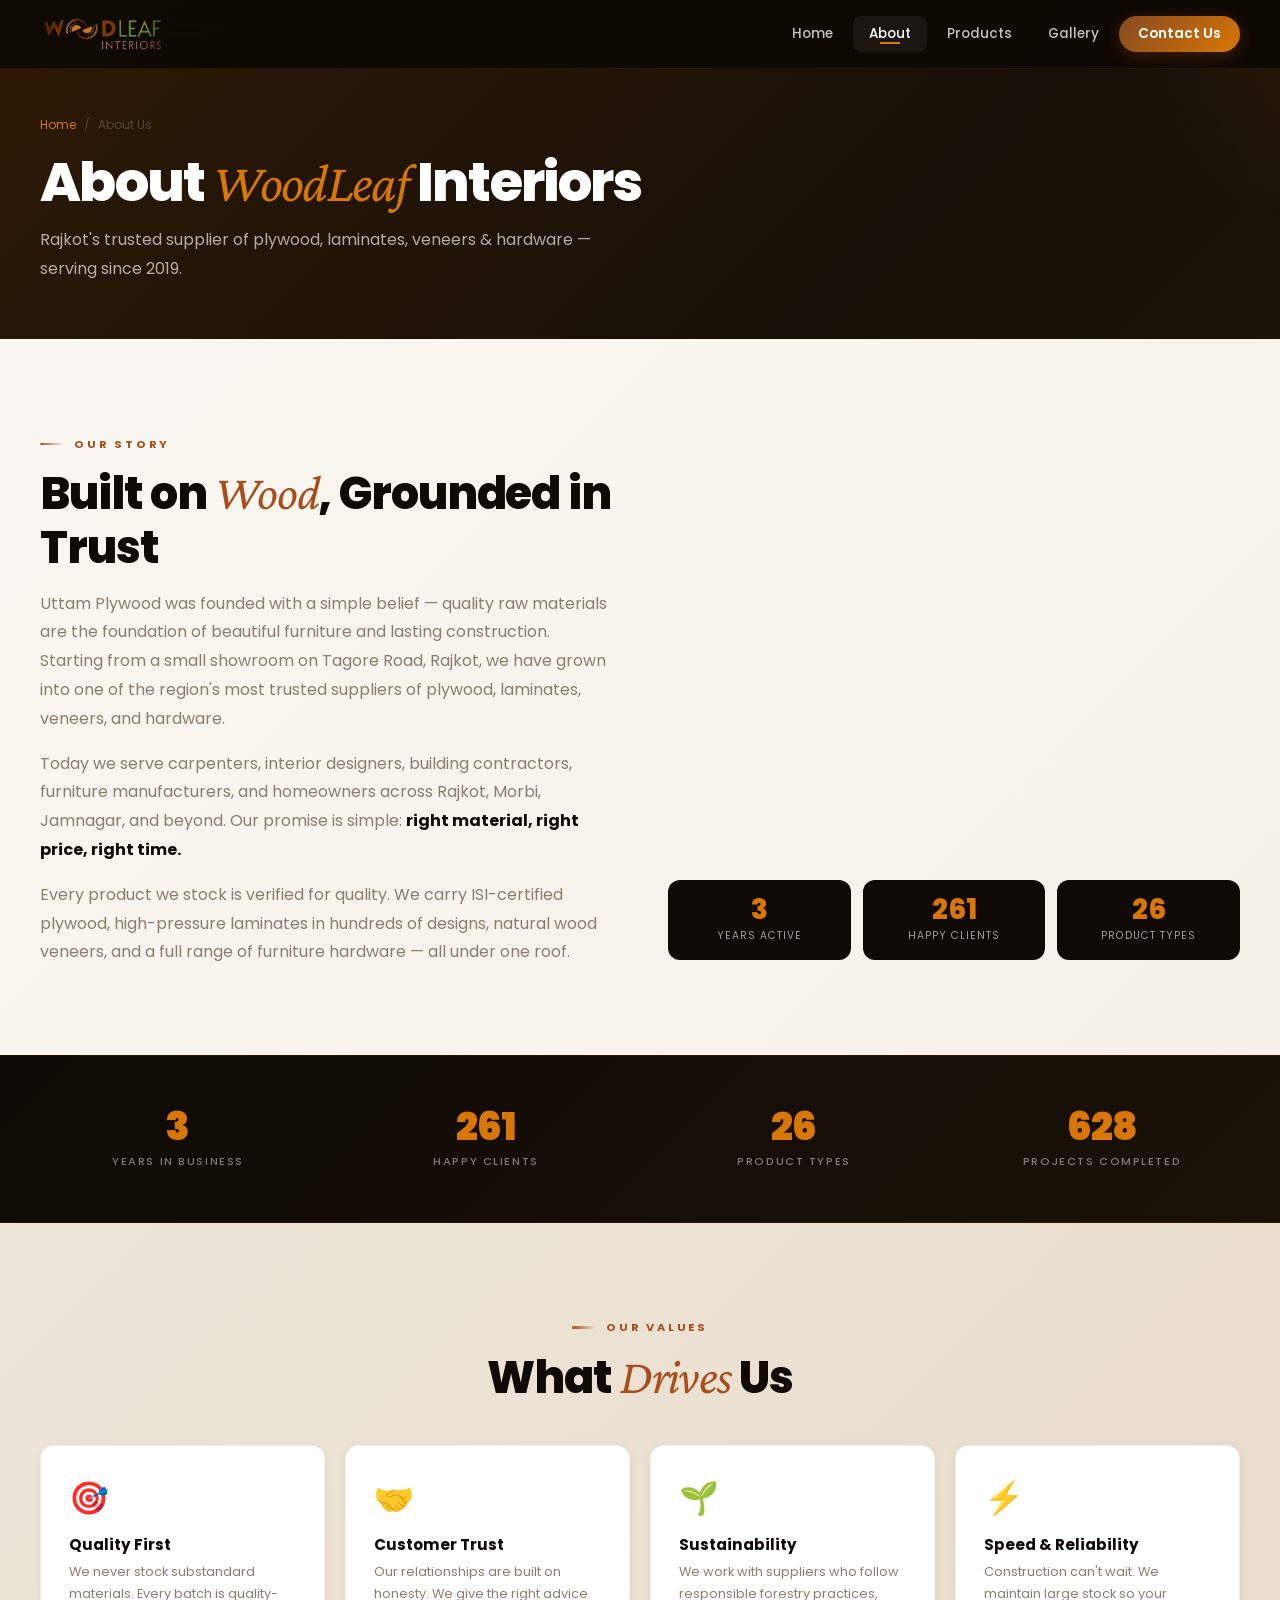
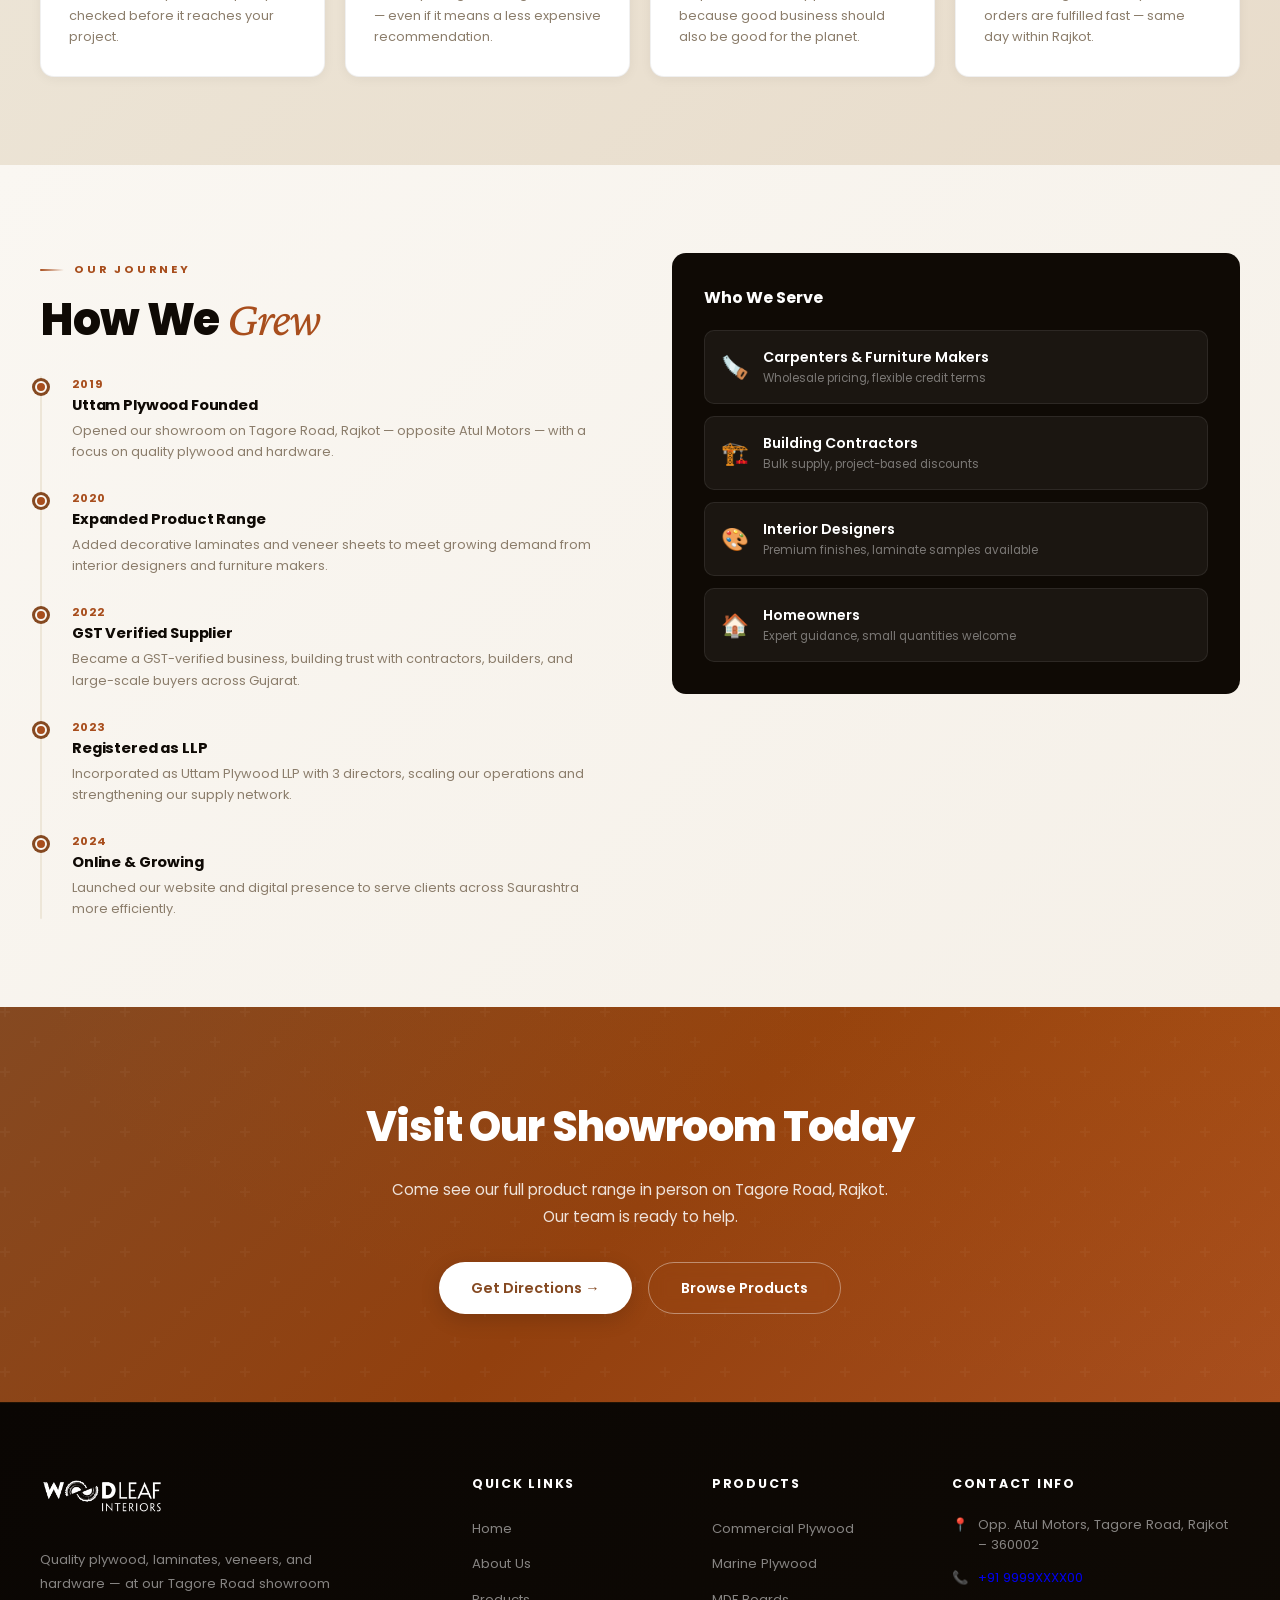
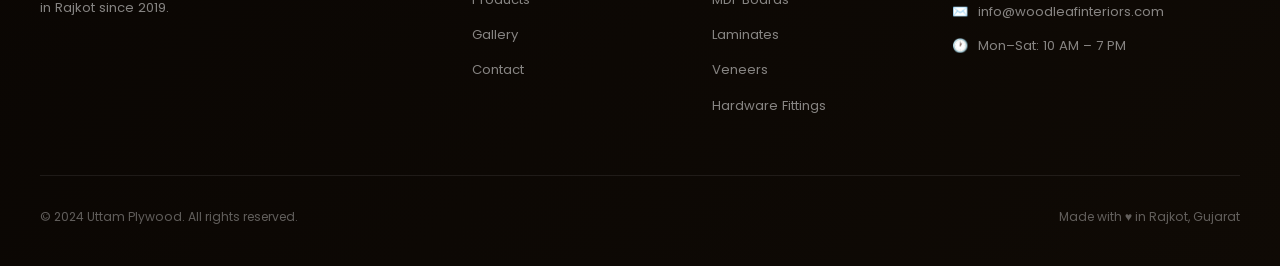
==== commit a5ee9fe6: "Update branding from WoodLeaf Interiors to Uttam Plywood" ====
--- a/about.html
+++ b/about.html
@@ -3,8 +3,8 @@
 <head>
   <meta charset="UTF-8"/>
   <meta name="viewport" content="width=device-width, initial-scale=1.0"/>
-  <title>About Us – WoodLeaf Interiors, Rajkot</title>
-  <meta name="description" content="Learn about WoodLeaf Interiors — Rajkot's trusted plywood, laminate, veneer and hardware supplier since 2019."/>
+  <title>About Us – Uttam Plywood, Rajkot</title>
+  <meta name="description" content="Learn about Uttam Plywood — Rajkot's trusted plywood, laminate, veneer and hardware supplier since 2019."/>
   <link rel="preconnect" href="https://fonts.googleapis.com"/>
   <link rel="preconnect" href="https://fonts.gstatic.com" crossorigin/>
   <link href="https://fonts.googleapis.com/css2?family=Poppins:wght@300;400;500;600;700;800;900&family=Crimson+Pro:ital,wght@0,400;0,600;1,400&display=swap" rel="stylesheet"/>
@@ -162,7 +162,7 @@
   <div class="container">
     <div class="nav__inner">
       <a href="index.html" class="nav__logo">
-        <img src="images/logo-color.png" alt="WoodLeaf Interiors" height="40"/>
+        <img src="images/logo-color.png" alt="Uttam Plywood" height="40"/>
       </a>
       <ul class="nav__links">
         <li><a href="index.html">Home</a></li>
@@ -213,7 +213,7 @@
         <div class="label">Our Story</div>
         <h2 class="heading">Built on <em>Wood</em>, Grounded in Trust</h2>
         <p style="color:var(--muted);line-height:1.8;margin-top:1rem;">
-          WoodLeaf Interiors was founded with a simple belief — quality raw materials are the foundation of beautiful furniture and lasting construction. Starting from a small showroom on Tagore Road, Rajkot, we have grown into one of the region's most trusted suppliers of plywood, laminates, veneers, and hardware.
+          Uttam Plywood was founded with a simple belief — quality raw materials are the foundation of beautiful furniture and lasting construction. Starting from a small showroom on Tagore Road, Rajkot, we have grown into one of the region's most trusted suppliers of plywood, laminates, veneers, and hardware.
         </p>
         <p style="color:var(--muted);line-height:1.8;margin-top:1rem;">
           Today we serve carpenters, interior designers, building contractors, furniture manufacturers, and homeowners across Rajkot, Morbi, Jamnagar, and beyond. Our promise is simple:
@@ -316,7 +316,7 @@
         <div class="timeline">
           <div class="tl-item reveal">
             <div class="tl-year">2019</div>
-            <div class="tl-title">WoodLeaf Interiors Founded</div>
+            <div class="tl-title">Uttam Plywood Founded</div>
             <div class="tl-desc">Opened our showroom on Tagore Road, Rajkot — opposite Atul Motors — with a focus on quality plywood and hardware.</div>
           </div>
           <div class="tl-item reveal">
@@ -332,7 +332,7 @@
           <div class="tl-item reveal">
             <div class="tl-year">2023</div>
             <div class="tl-title">Registered as LLP</div>
-            <div class="tl-desc">Incorporated as Woodleaf Interiors LLP with 3 directors, scaling our operations and strengthening our supply network.</div>
+            <div class="tl-desc">Incorporated as Uttam Plywood LLP with 3 directors, scaling our operations and strengthening our supply network.</div>
           </div>
           <div class="tl-item reveal">
             <div class="tl-year">2024</div>
@@ -400,7 +400,7 @@
     <div class="footer-grid">
       <div>
         <a href="index.html" class="footer-logo">
-          <img src="images/logo-color.png" alt="WoodLeaf Interiors" height="44"/>
+          <img src="images/logo-color.png" alt="Uttam Plywood" height="44"/>
         </a>
         <p class="footer-about">Quality plywood, laminates, veneers, and hardware — at our Tagore Road showroom in Rajkot since 2019.</p>
       </div>
@@ -434,7 +434,7 @@
       </div>
     </div>
     <div class="footer-bottom">
-      <span>© 2024 WoodLeaf Interiors. All rights reserved.</span>
+      <span>© 2024 Uttam Plywood. All rights reserved.</span>
       <span>Made with ♥ in Rajkot, Gujarat</span>
     </div>
   </div>
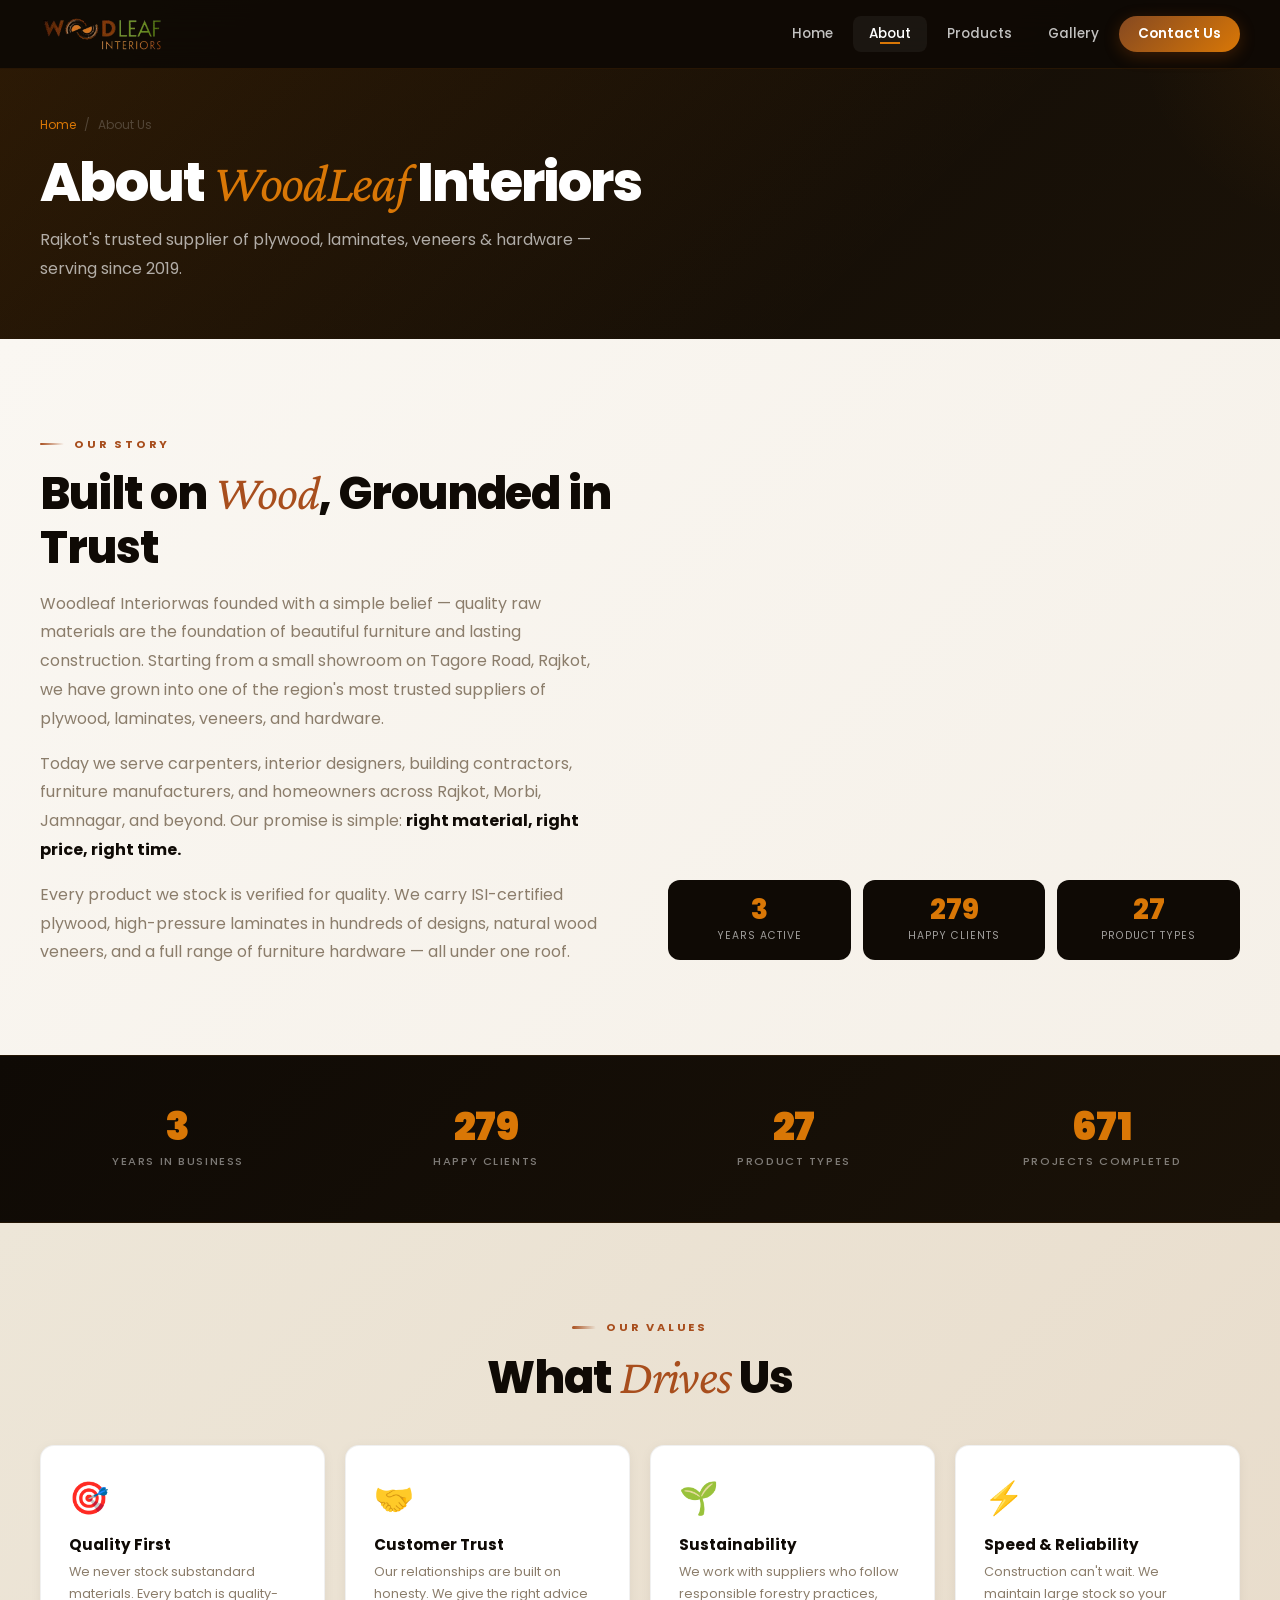
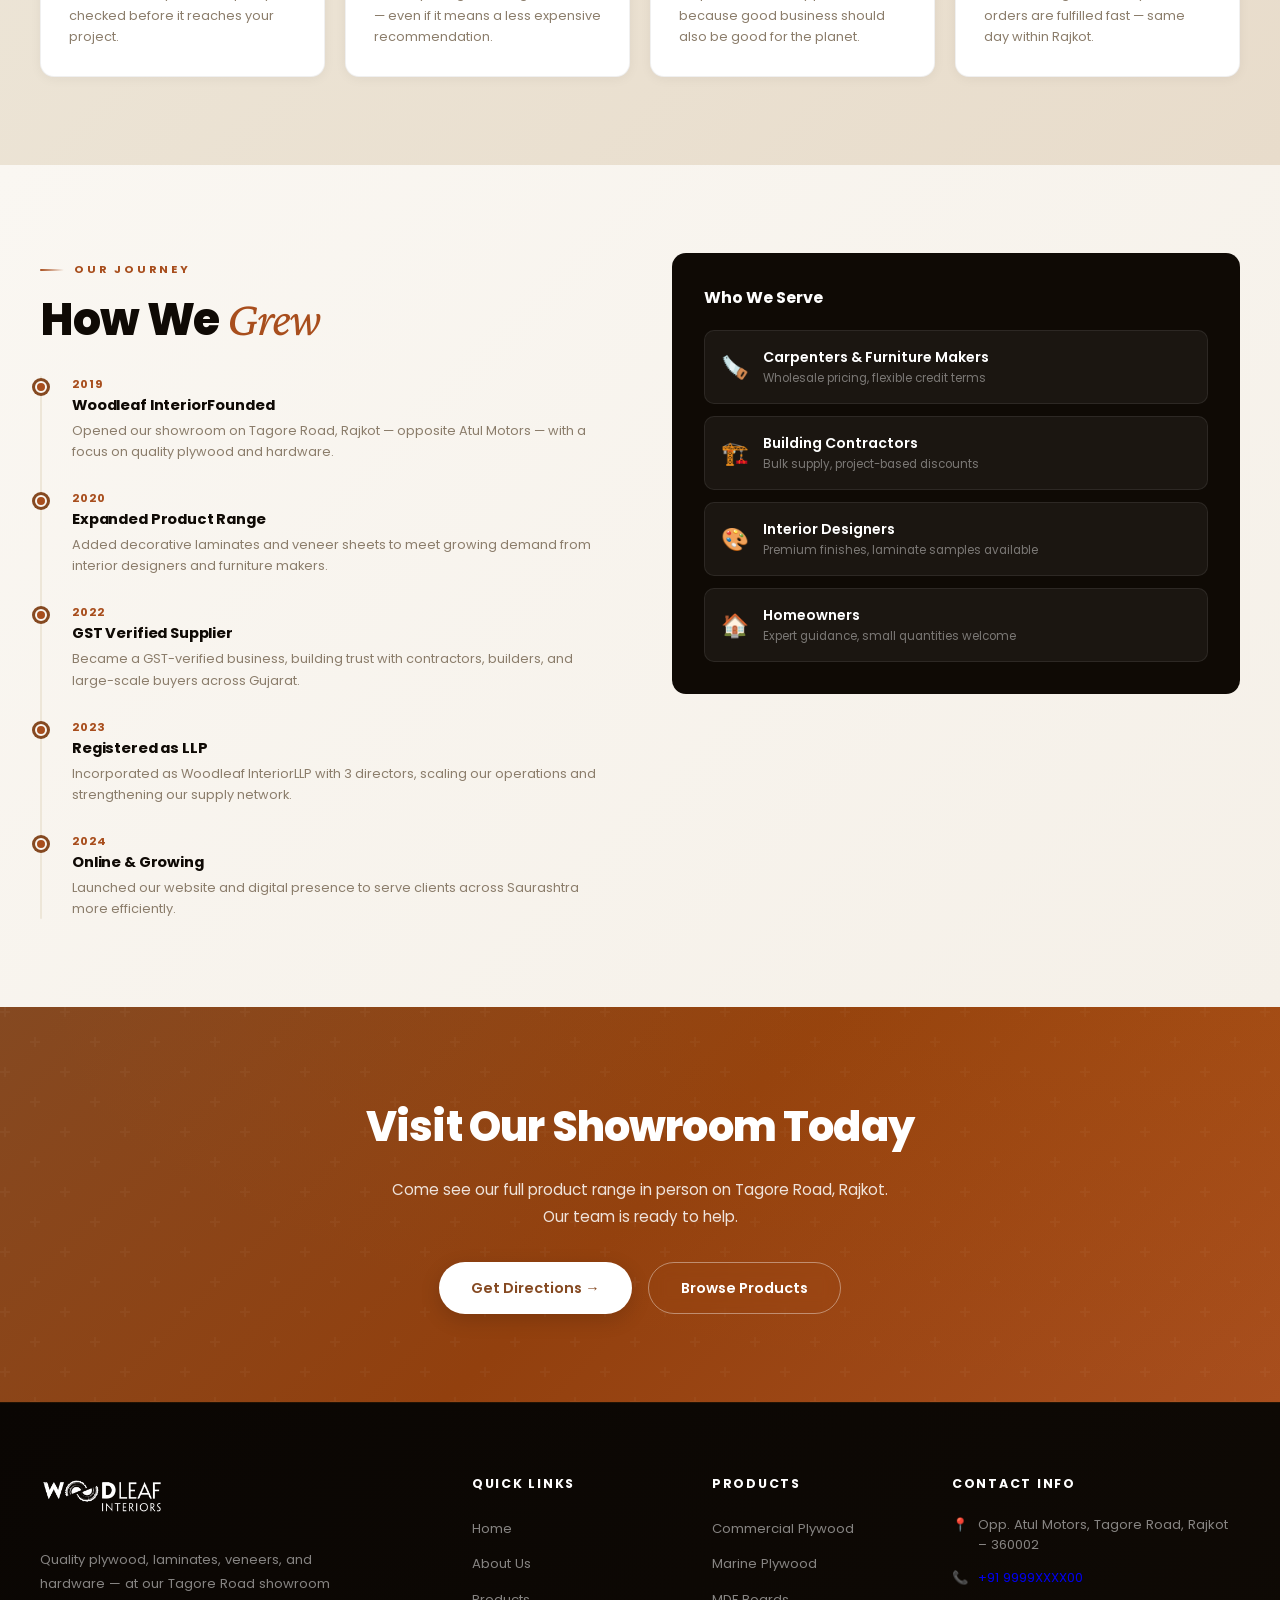
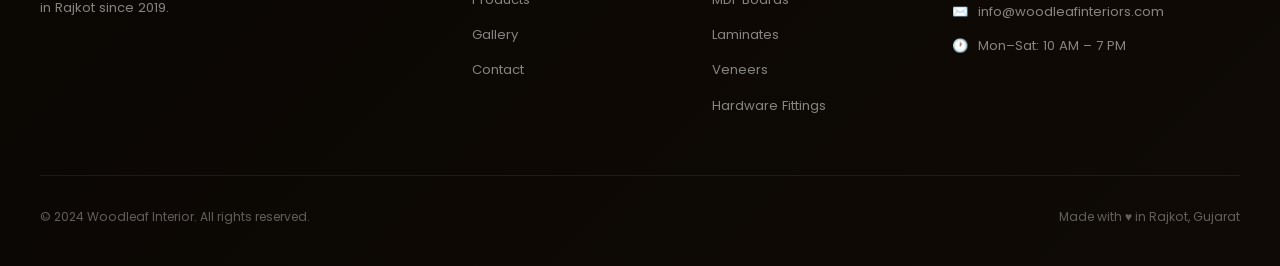
==== commit cb844e50: "Update about.html" ====
--- a/about.html
+++ b/about.html
@@ -3,8 +3,8 @@
 <head>
   <meta charset="UTF-8"/>
   <meta name="viewport" content="width=device-width, initial-scale=1.0"/>
-  <title>About Us – Uttam Plywood, Rajkot</title>
-  <meta name="description" content="Learn about Uttam Plywood — Rajkot's trusted plywood, laminate, veneer and hardware supplier since 2019."/>
+  <title>About Us – Woodleaf Interior, Rajkot</title>
+  <meta name="description" content="Learn about Woodleaf Interior— Rajkot's trusted plywood, laminate, veneer and hardware supplier since 2019."/>
   <link rel="preconnect" href="https://fonts.googleapis.com"/>
   <link rel="preconnect" href="https://fonts.gstatic.com" crossorigin/>
   <link href="https://fonts.googleapis.com/css2?family=Poppins:wght@300;400;500;600;700;800;900&family=Crimson+Pro:ital,wght@0,400;0,600;1,400&display=swap" rel="stylesheet"/>
@@ -162,7 +162,7 @@
   <div class="container">
     <div class="nav__inner">
       <a href="index.html" class="nav__logo">
-        <img src="images/logo-color.png" alt="Uttam Plywood" height="40"/>
+        <img src="images/logo-color.png" alt="Woodleaf Interior" height="40"/>
       </a>
       <ul class="nav__links">
         <li><a href="index.html">Home</a></li>
@@ -213,7 +213,7 @@
         <div class="label">Our Story</div>
         <h2 class="heading">Built on <em>Wood</em>, Grounded in Trust</h2>
         <p style="color:var(--muted);line-height:1.8;margin-top:1rem;">
-          Uttam Plywood was founded with a simple belief — quality raw materials are the foundation of beautiful furniture and lasting construction. Starting from a small showroom on Tagore Road, Rajkot, we have grown into one of the region's most trusted suppliers of plywood, laminates, veneers, and hardware.
+          Woodleaf Interiorwas founded with a simple belief — quality raw materials are the foundation of beautiful furniture and lasting construction. Starting from a small showroom on Tagore Road, Rajkot, we have grown into one of the region's most trusted suppliers of plywood, laminates, veneers, and hardware.
         </p>
         <p style="color:var(--muted);line-height:1.8;margin-top:1rem;">
           Today we serve carpenters, interior designers, building contractors, furniture manufacturers, and homeowners across Rajkot, Morbi, Jamnagar, and beyond. Our promise is simple:
@@ -316,7 +316,7 @@
         <div class="timeline">
           <div class="tl-item reveal">
             <div class="tl-year">2019</div>
-            <div class="tl-title">Uttam Plywood Founded</div>
+            <div class="tl-title">Woodleaf InteriorFounded</div>
             <div class="tl-desc">Opened our showroom on Tagore Road, Rajkot — opposite Atul Motors — with a focus on quality plywood and hardware.</div>
           </div>
           <div class="tl-item reveal">
@@ -332,7 +332,7 @@
           <div class="tl-item reveal">
             <div class="tl-year">2023</div>
             <div class="tl-title">Registered as LLP</div>
-            <div class="tl-desc">Incorporated as Uttam Plywood LLP with 3 directors, scaling our operations and strengthening our supply network.</div>
+            <div class="tl-desc">Incorporated as Woodleaf InteriorLLP with 3 directors, scaling our operations and strengthening our supply network.</div>
           </div>
           <div class="tl-item reveal">
             <div class="tl-year">2024</div>
@@ -400,7 +400,7 @@
     <div class="footer-grid">
       <div>
         <a href="index.html" class="footer-logo">
-          <img src="images/logo-color.png" alt="Uttam Plywood" height="44"/>
+          <img src="images/logo-color.png" alt="Woodleaf Interior" height="44"/>
         </a>
         <p class="footer-about">Quality plywood, laminates, veneers, and hardware — at our Tagore Road showroom in Rajkot since 2019.</p>
       </div>
@@ -434,7 +434,7 @@
       </div>
     </div>
     <div class="footer-bottom">
-      <span>© 2024 Uttam Plywood. All rights reserved.</span>
+      <span>© 2024 Woodleaf Interior. All rights reserved.</span>
       <span>Made with ♥ in Rajkot, Gujarat</span>
     </div>
   </div>
